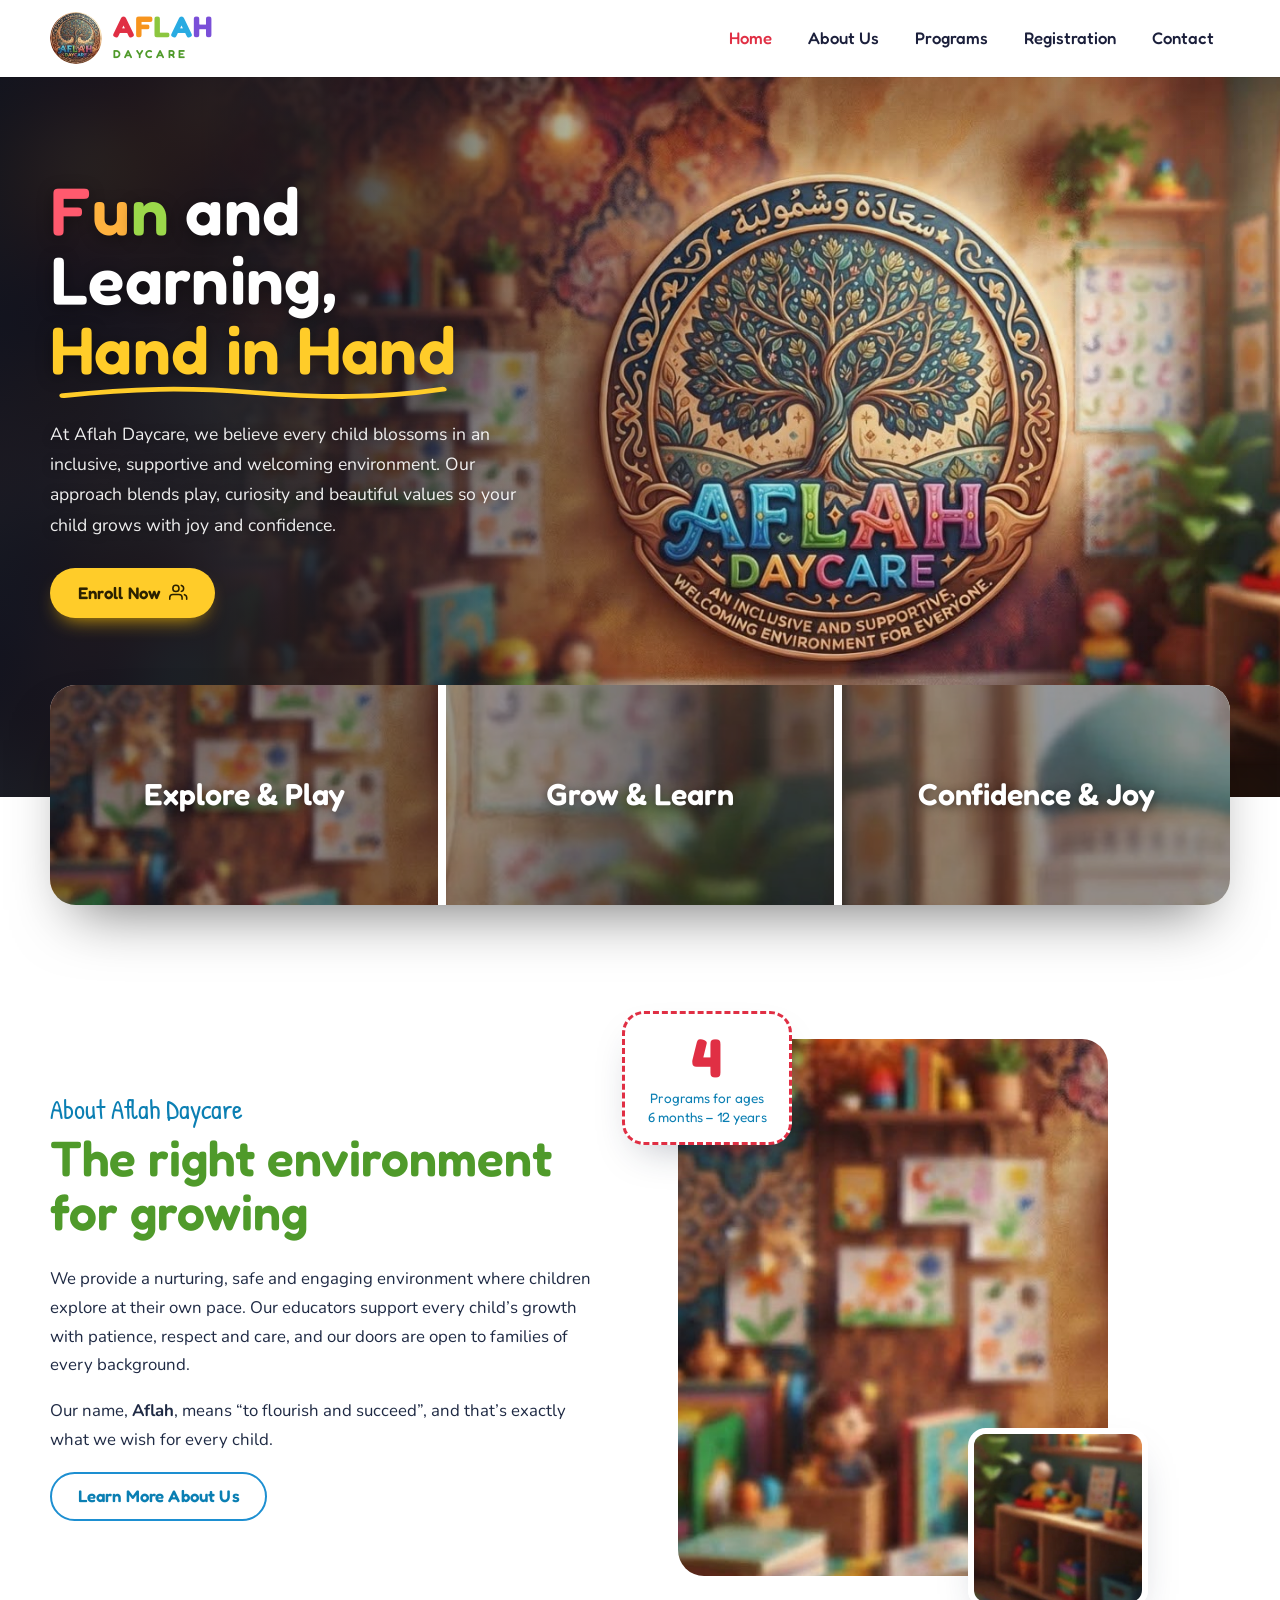
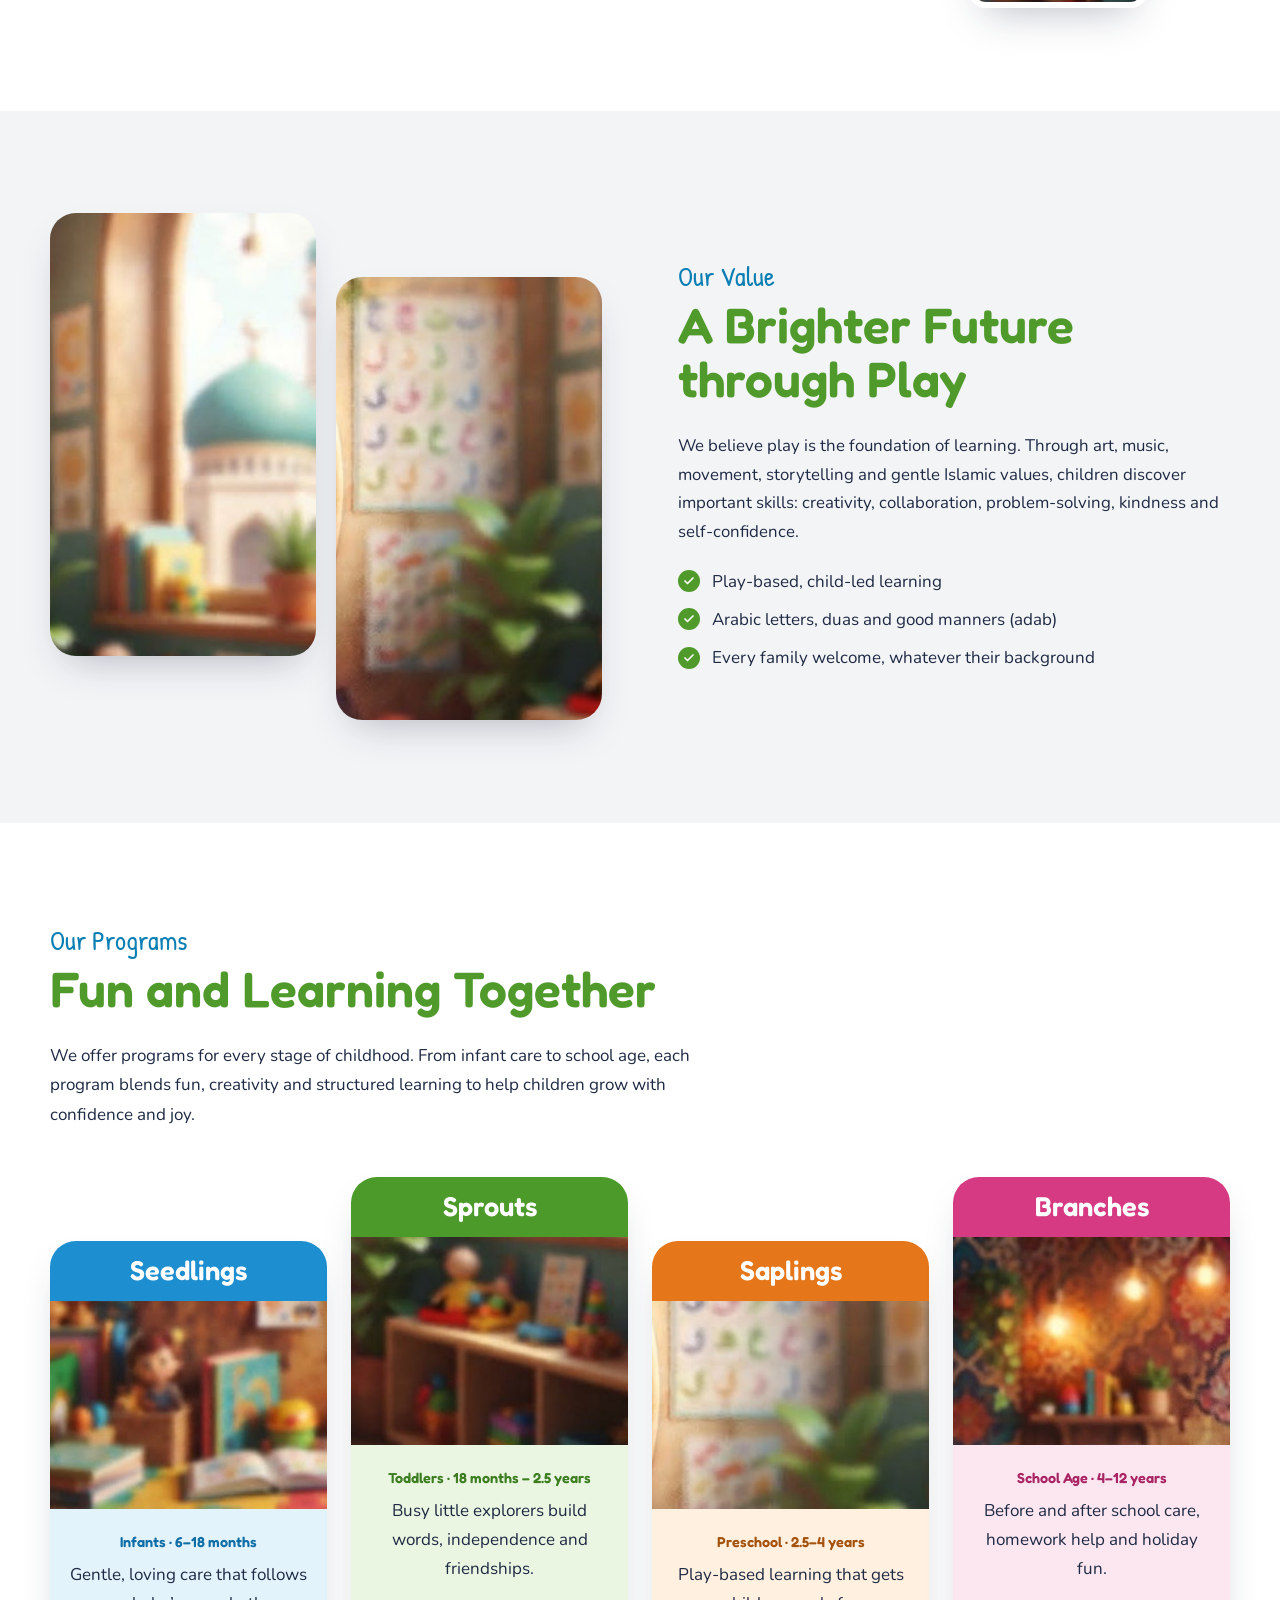
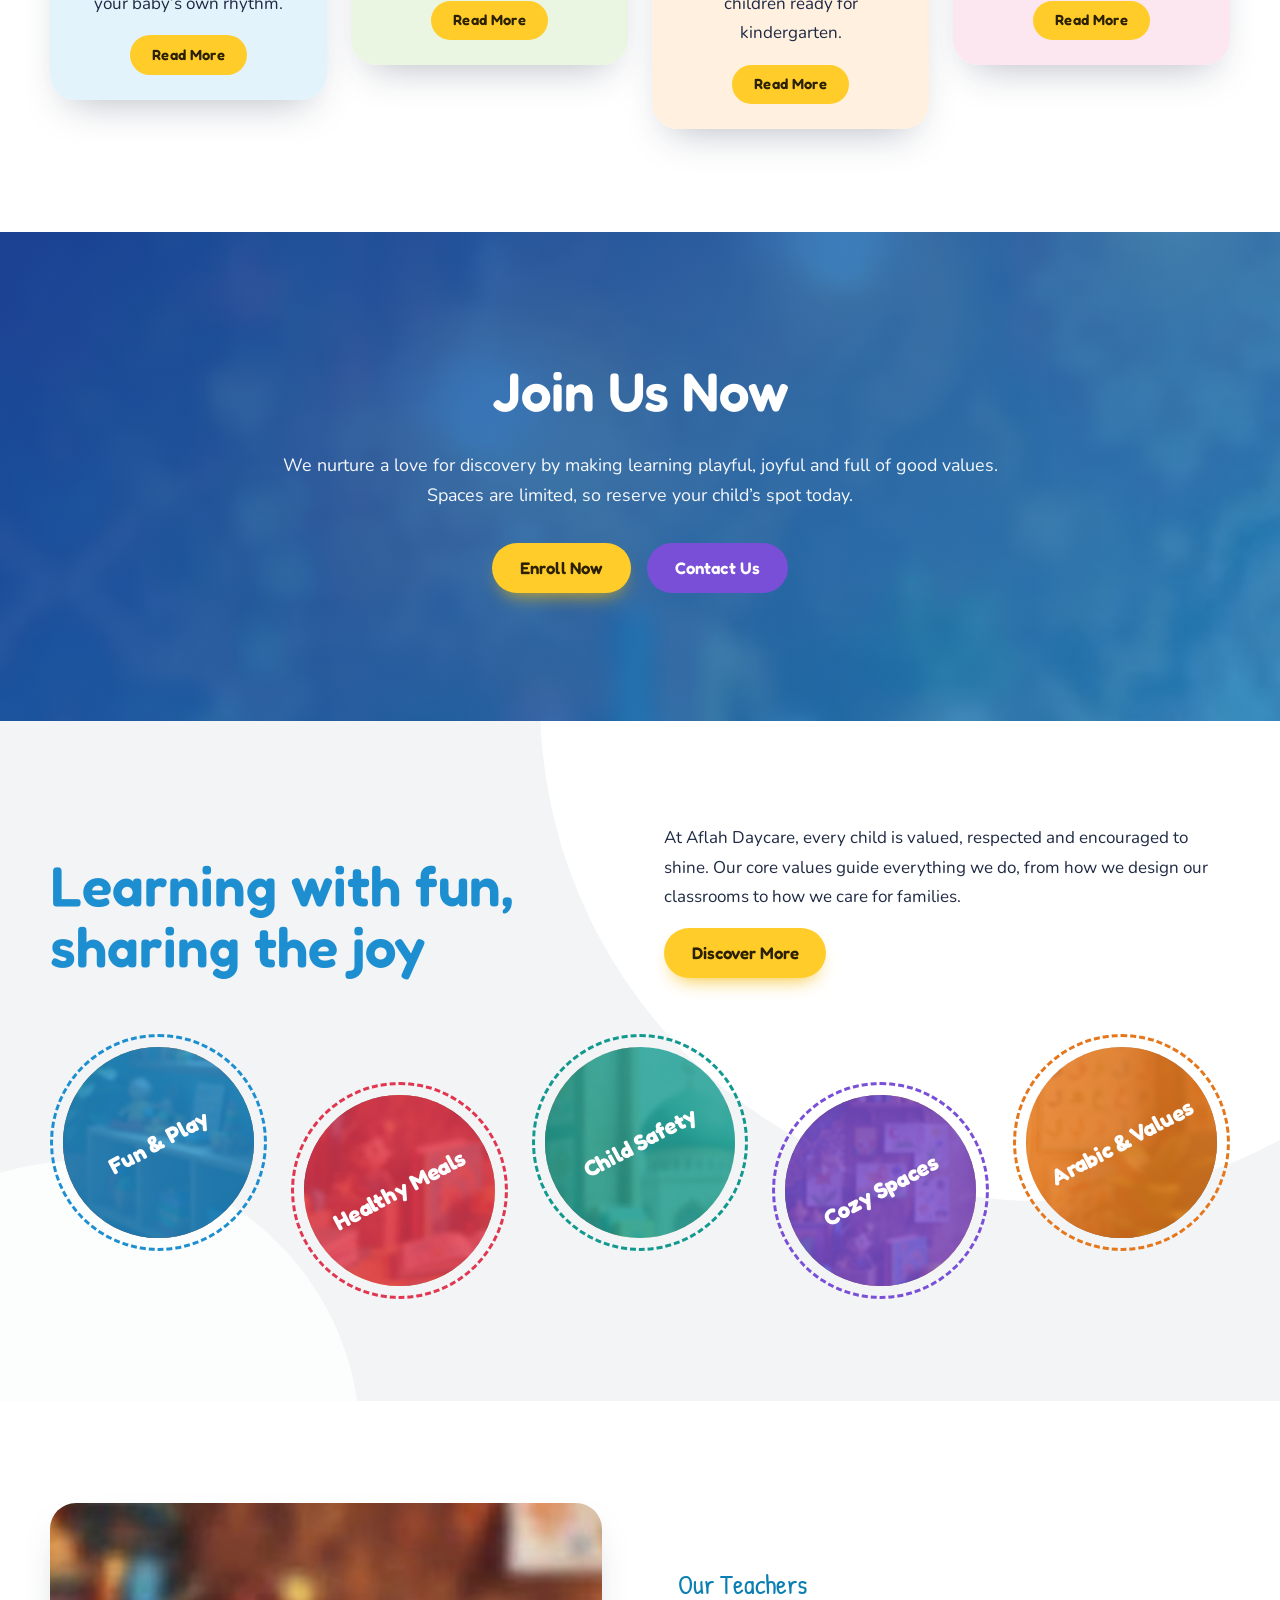
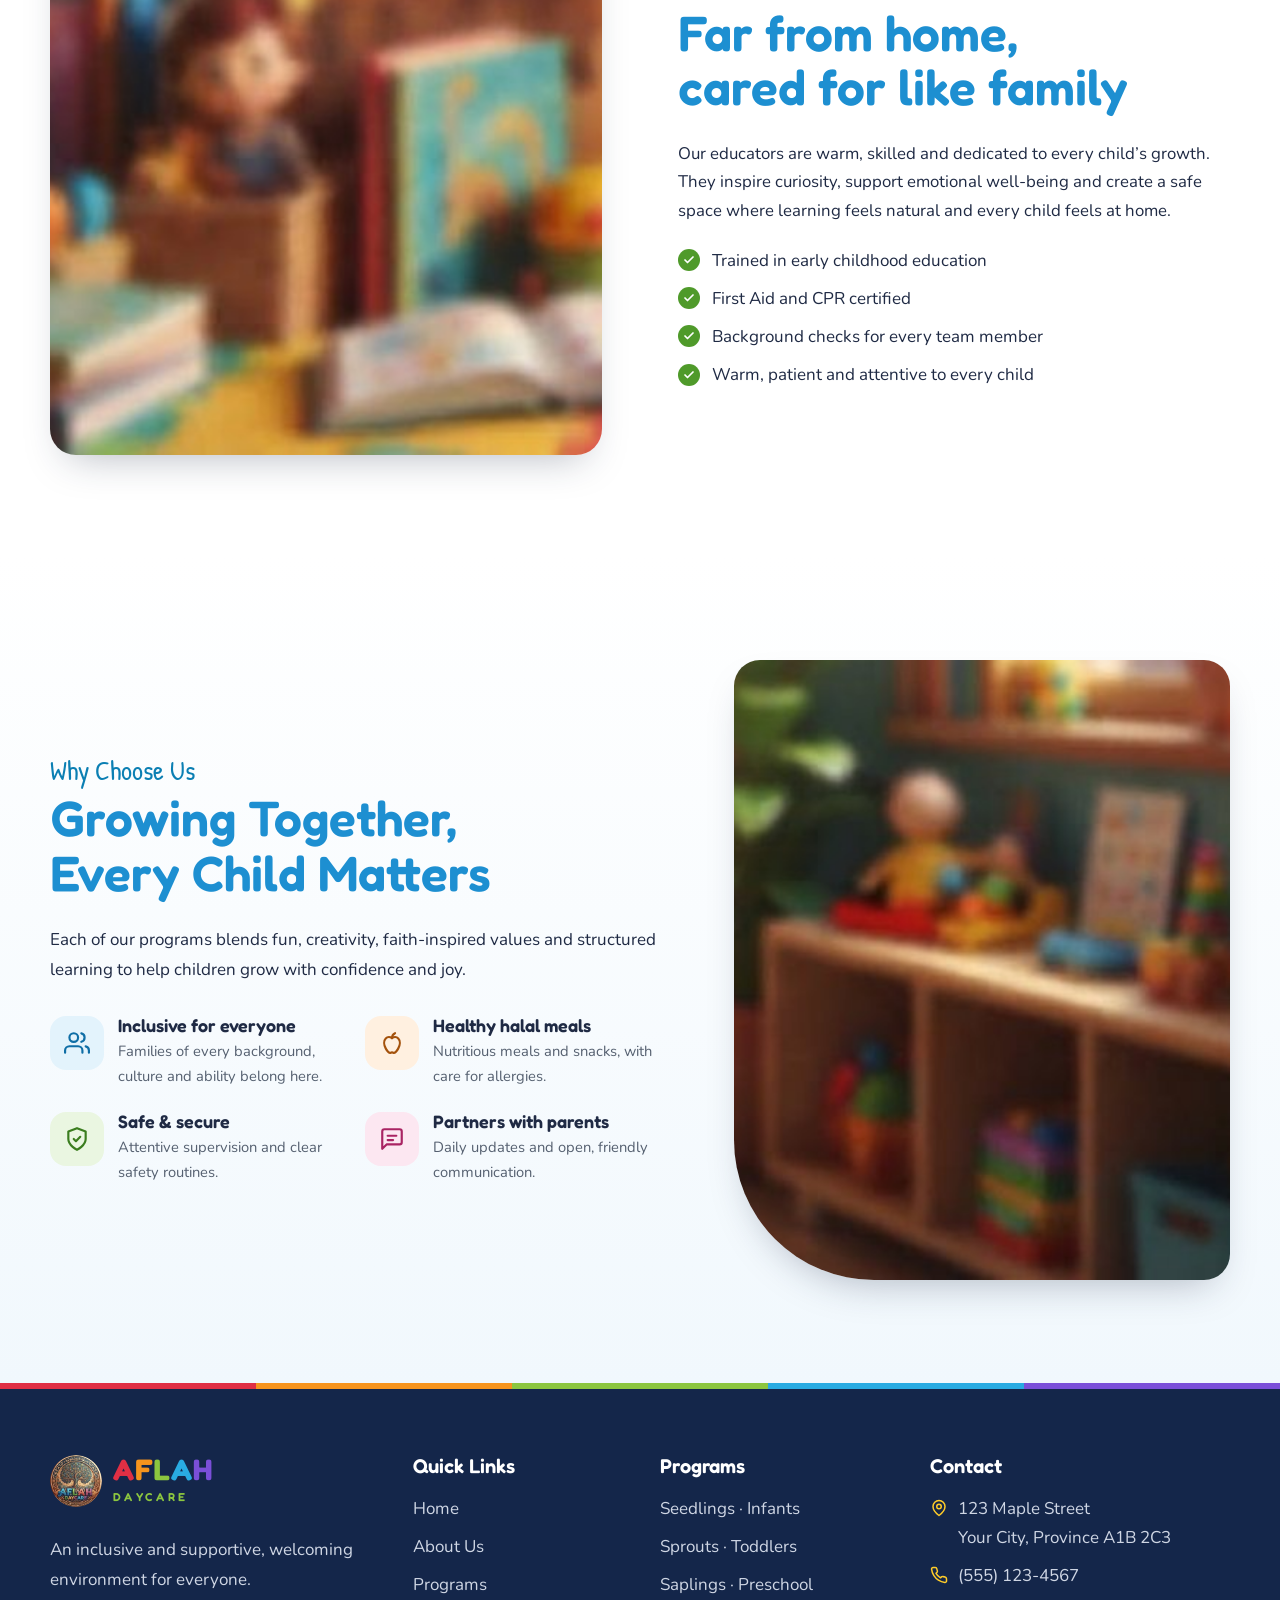
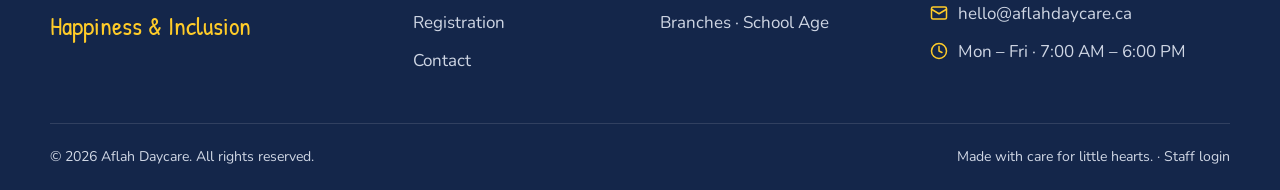
==== index.html @ 11eae331 "Use playful, rounded fonts across the site and portals - Headings, buttons, menu, card titles and nu" ====
<!doctype html>
<html lang="en">
<head>
  <meta charset="utf-8">
  <meta name="viewport" content="width=device-width, initial-scale=1">
  <title>Aflah Daycare — Happiness & Inclusion for Every Child</title>
  <meta name="description" content="Aflah Daycare offers an inclusive, supportive and welcoming environment for everyone: infant, toddler, preschool and school-age programs rooted in play, care and beautiful values.">
  <meta name="theme-color" content="#14264a">
  <meta property="og:type" content="website">
  <meta property="og:site_name" content="Aflah Daycare">
  <meta property="og:title" content="Aflah Daycare — Happiness & Inclusion for Every Child">
  <meta property="og:description" content="Aflah Daycare offers an inclusive, supportive and welcoming environment for everyone: infant, toddler, preschool and school-age programs rooted in play, care and beautiful values.">
  <link rel="icon" type="image/png" href="assets/images/favicon.png">
  <link rel="apple-touch-icon" href="assets/images/apple-touch-icon.png">
  <link rel="preconnect" href="https://fonts.googleapis.com">
  <link rel="preconnect" href="https://fonts.gstatic.com" crossorigin>
  <link rel="stylesheet" href="https://fonts.googleapis.com/css2?family=Fredoka:wght@400..700&family=Nunito:ital,wght@0,400..800;1,400..600&family=Patrick+Hand&display=swap">
  <link rel="stylesheet" href="assets/css/styles.css">
  <script>document.documentElement.classList.add("js");</script>
  <script src="assets/js/main.js" defer></script>
</head>
<body>
  <a class="skip-link" href="#main">Skip to content</a>

  <header class="header">
    <div class="container header__inner">
      <a class="logo" href="index.html" aria-label="Aflah Daycare — home">
          <img class="logo__mark" src="assets/images/aflah-logo.webp" alt="" width="52" height="52">
          <span class="logo__text" aria-hidden="true">
            <span class="logo__name"><span>A</span><span>F</span><span>L</span><span>A</span><span>H</span></span>
            <span class="logo__sub">Daycare</span>
          </span>
        </a>
      <button class="menu-btn" type="button" aria-expanded="false" aria-controls="nav" aria-label="Open menu"><svg class="icon i-menu" viewBox="0 0 24 24" fill="none" stroke="currentColor" stroke-width="2" stroke-linecap="round" stroke-linejoin="round" aria-hidden="true" focusable="false"><path d="M4 6h16M4 12h16M4 18h16"/></svg><svg class="icon i-close" viewBox="0 0 24 24" fill="none" stroke="currentColor" stroke-width="2" stroke-linecap="round" stroke-linejoin="round" aria-hidden="true" focusable="false"><path d="M18 6 6 18M6 6l12 12"/></svg></button>
      <nav class="nav" id="nav" aria-label="Main">
        <a class="nav__link" href="index.html" aria-current="page">Home</a>
        <a class="nav__link" href="about.html">About Us</a>
        <a class="nav__link" href="programs.html">Programs</a>
        <a class="nav__link" href="admissions.html">Registration</a>
        <a class="nav__link" href="contact.html">Contact</a>
      </nav>
    </div>
  </header>

  <main id="main">

    <section class="hero">
      <img class="hero__bg" src="assets/images/aflah-hero.jpg" alt="" width="1408" height="768" fetchpriority="high">
      <div class="container hero__content" data-reveal="up">
        <div class="hero__main">
          <h1><span class="rainbow"><span>F</span><span>u</span><span>n</span></span> and Learning, <span class="hero__accent">Hand in Hand</span></h1>
          <p class="hero__text">At Aflah Daycare, we believe every child blossoms in an inclusive, supportive and welcoming environment. Our approach blends play, curiosity and beautiful values so your child grows with joy and confidence.</p>
          <div class="btn-row">
            <a class="btn btn--primary" href="admissions.html#waitlist">Enroll Now <svg class="icon" viewBox="0 0 24 24" fill="none" stroke="currentColor" stroke-width="2" stroke-linecap="round" stroke-linejoin="round" aria-hidden="true" focusable="false"><path d="M17 21v-2a4 4 0 0 0-4-4H5a4 4 0 0 0-4 4v2"/><circle cx="9" cy="7" r="4"/><path d="M23 21v-2a4 4 0 0 0-3-3.87"/><path d="M16 3.13a4 4 0 0 1 0 7.75"/></svg></a>
          </div>
        </div>
        <ul class="hero__facts">
          <li class="c-green"><span class="hero__fact-icon" aria-hidden="true"><svg class="icon" viewBox="0 0 24 24" fill="none" stroke="currentColor" stroke-width="2" stroke-linecap="round" stroke-linejoin="round" aria-hidden="true" focusable="false"><path d="M7 20h10"/><path d="M12 20v-8"/><path d="M12 12c0-4 3-7 8-7 0 4-3 7-8 7z"/><path d="M12 12C12 8.5 9.5 6 5 6c0 3.5 2.5 6 7 6z"/></svg></span><span><strong>6 months – 12 years</strong>Four caring programs</span></li>
          <li class="c-blue"><span class="hero__fact-icon" aria-hidden="true"><svg class="icon" viewBox="0 0 24 24" fill="none" stroke="currentColor" stroke-width="2" stroke-linecap="round" stroke-linejoin="round" aria-hidden="true" focusable="false"><circle cx="12" cy="12" r="10"/><path d="M12 6v6l4 2"/></svg></span><span><strong>Monday – Friday</strong>7:00 AM – 6:00 PM</span></li>
          <li class="c-orange"><span class="hero__fact-icon" aria-hidden="true"><svg class="icon" viewBox="0 0 24 24" fill="none" stroke="currentColor" stroke-width="2" stroke-linecap="round" stroke-linejoin="round" aria-hidden="true" focusable="false"><path d="M12 7.5c-1.6-1.1-4.2-1.3-5.8.3-2 2-1.8 6 .1 9.4 1.2 2.2 2.9 4.4 4.6 3.8.6-.2.7-.4 1.1-.4s.5.2 1.1.4c1.7.6 3.4-1.6 4.6-3.8 1.9-3.4 2.1-7.4.1-9.4-1.6-1.6-4.2-1.4-5.8-.3z"/><path d="M12 7.5c0-2 .8-3.6 2.8-4.5"/></svg></span><span><strong>Healthy halal meals</strong>Breakfast, lunch &amp; snacks</span></li>
        </ul>
        <div class="hero__confetti" aria-hidden="true"><span></span><span></span><span></span><span></span><span></span><span></span></div>
      </div>
    </section>

    <section class="highlights" aria-label="Highlights">
      <div class="container highlights__grid">
        <a class="highlight" href="programs.html" data-reveal="up"><img src="assets/images/shelf.jpg" alt="" width="440" height="618"><span class="highlight__title">Explore &amp; Play</span></a>
        <a class="highlight" href="programs.html" data-reveal="up" style="--delay: 0.12s"><img src="assets/images/letters.jpg" alt="" width="400" height="817"><span class="highlight__title">Grow &amp; Learn</span></a>
        <a class="highlight" href="about.html" data-reveal="up" style="--delay: 0.24s"><img src="assets/images/window.jpg" alt="" width="400" height="868"><span class="highlight__title">Confidence &amp; Joy</span></a>
      </div>
    </section>

    <section class="section" id="about">
      <div class="container split">
        <div class="split__text" data-reveal="left">
          <p class="label">About Aflah Daycare</p>
          <h2>The right environment for growing</h2>
          <p>We provide a nurturing, safe and engaging environment where children explore at their own pace. Our educators support every child’s growth with patience, respect and care, and our doors are open to families of every background.</p>
          <p>Our name, <strong>Aflah</strong>, means “to flourish and succeed”, and that’s exactly what we wish for every child.</p>
          <a class="btn btn--outline" href="about.html">Learn More About Us</a>
        </div>
        <div class="split__media" data-reveal="right">
          <div class="photo-stack">
            <img class="photo-stack__main" src="assets/images/shelf.jpg" alt="A cozy corner of the classroom with books, toys and children’s drawings" width="440" height="618" loading="lazy" decoding="async">
            <div class="badge">
              <span class="badge__num" data-count="4">4</span>
              <span class="badge__label">Programs for ages<br>6 months – 12 years</span>
            </div>
            <img class="photo-stack__small" src="assets/images/toys.jpg" alt="" width="400" height="424" loading="lazy" decoding="async">
          </div>
        </div>
      </div>
    </section>

    <section class="section section--grey">
      <div class="container split split--reverse">
        <div class="split__text" data-reveal="right">
          <p class="label">Our Value</p>
          <h2>A Brighter Future through Play</h2>
          <p>We believe play is the foundation of learning. Through art, music, movement, storytelling and gentle Islamic values, children discover important skills: creativity, collaboration, problem-solving, kindness and self-confidence.</p>
          <ul class="ticks">
            <li>Play-based, child-led learning</li>
            <li>Arabic letters, duas and good manners (adab)</li>
            <li>Every family welcome, whatever their background</li>
          </ul>
        </div>
        <div class="split__media duo" data-reveal="left">
          <img src="assets/images/window.jpg" alt="An arched classroom window looking out on a mosque dome" width="400" height="868" loading="lazy" decoding="async">
          <img src="assets/images/letters.jpg" alt="An Arabic alphabet poster on the classroom wall" width="400" height="817" loading="lazy" decoding="async">
        </div>
      </div>
    </section>

    <section class="section" id="programs">
      <div class="container">
        <div class="section-head" data-reveal="up">
          <p class="label">Our Programs</p>
          <h2>Fun and Learning Together</h2>
          <p>We offer programs for every stage of childhood. From infant care to school age, each program blends fun, creativity and structured learning to help children grow with confidence and joy.</p>
        </div>
        <div class="classes__grid">
          <article class="class-card c-blue" data-reveal="up" style="--delay: 0s">
            <h3 class="class-card__title">Seedlings</h3>
            <img class="class-card__img" src="assets/images/books.jpg" alt="" width="400" height="300" loading="lazy" decoding="async">
            <div class="class-card__body">
              <p class="class-card__age">Infants · 6–18 months</p>
              <p>Gentle, loving care that follows your baby’s own rhythm.</p>
              <a class="btn btn--small" href="programs.html#seedlings">Read More<span class="visually-hidden"> about Seedlings</span></a>
            </div>
          </article>
          <article class="class-card c-green" data-reveal="up" style="--delay: 0.1s">
            <h3 class="class-card__title">Sprouts</h3>
            <img class="class-card__img" src="assets/images/toys.jpg" alt="" width="400" height="300" loading="lazy" decoding="async">
            <div class="class-card__body">
              <p class="class-card__age">Toddlers · 18 months – 2.5 years</p>
              <p>Busy little explorers build words, independence and friendships.</p>
              <a class="btn btn--small" href="programs.html#sprouts">Read More<span class="visually-hidden"> about Sprouts</span></a>
            </div>
          </article>
          <article class="class-card c-orange" data-reveal="up" style="--delay: 0.2s">
            <h3 class="class-card__title">Saplings</h3>
            <img class="class-card__img" src="assets/images/letters.jpg" alt="" width="400" height="300" loading="lazy" decoding="async">
            <div class="class-card__body">
              <p class="class-card__age">Preschool · 2.5–4 years</p>
              <p>Play-based learning that gets children ready for kindergarten.</p>
              <a class="btn btn--small" href="programs.html#saplings">Read More<span class="visually-hidden"> about Saplings</span></a>
            </div>
          </article>
          <article class="class-card c-pink" data-reveal="up" style="--delay: 0.30000000000000004s">
            <h3 class="class-card__title">Branches</h3>
            <img class="class-card__img" src="assets/images/lamps.jpg" alt="" width="400" height="300" loading="lazy" decoding="async">
            <div class="class-card__body">
              <p class="class-card__age">School Age · 4–12 years</p>
              <p>Before and after school care, homework help and holiday fun.</p>
              <a class="btn btn--small" href="programs.html#branches">Read More<span class="visually-hidden"> about Branches</span></a>
            </div>
          </article>
        </div>
      </div>
    </section>

    <section class="join" id="join">
      <img class="join__bg" src="assets/images/lamps.jpg" alt="" width="460" height="345" loading="lazy" decoding="async">
      <div class="container">
        <div class="join__content" data-reveal="zoom">
          <h2>Join Us Now</h2>
          <p>We nurture a love for discovery by making learning playful, joyful and full of good values. Spaces are limited, so reserve your child’s spot today.</p>
          <div class="btn-row">
            <a class="btn btn--primary" href="admissions.html#waitlist">Enroll Now</a>
            <a class="btn btn--secondary" href="contact.html">Contact Us</a>
          </div>
        </div>
      </div>
    </section>

    <section class="joy section">
      <div class="container">
        <div class="joy__head">
          <h2 data-reveal="left">Learning with fun, sharing the joy</h2>
          <div data-reveal="right">
            <p>At Aflah Daycare, every child is valued, respected and encouraged to shine. Our core values guide everything we do, from how we design our classrooms to how we care for families.</p>
            <a class="btn btn--primary" href="about.html#values">Discover More</a>
          </div>
        </div>
        <div class="joy__circles">
          <div class="bubble c-blue" data-reveal="zoom" style="--delay: 0s">
            <div class="bubble__ring"><div class="bubble__inner"><img src="assets/images/toys.jpg" alt="" width="400" height="400" loading="lazy" decoding="async"><span class="bubble__text">Fun &amp; Play</span></div></div>
          </div>
          <div class="bubble c-red" data-reveal="zoom" style="--delay: 0.1s">
            <div class="bubble__ring"><div class="bubble__inner"><img src="assets/images/books.jpg" alt="" width="400" height="400" loading="lazy" decoding="async"><span class="bubble__text">Healthy Meals</span></div></div>
          </div>
          <div class="bubble c-teal" data-reveal="zoom" style="--delay: 0.2s">
            <div class="bubble__ring"><div class="bubble__inner"><img src="assets/images/window.jpg" alt="" width="400" height="400" loading="lazy" decoding="async"><span class="bubble__text">Child Safety</span></div></div>
          </div>
          <div class="bubble c-purple" data-reveal="zoom" style="--delay: 0.30000000000000004s">
            <div class="bubble__ring"><div class="bubble__inner"><img src="assets/images/shelf.jpg" alt="" width="400" height="400" loading="lazy" decoding="async"><span class="bubble__text">Cozy Spaces</span></div></div>
          </div>
          <div class="bubble c-orange" data-reveal="zoom" style="--delay: 0.4s">
            <div class="bubble__ring"><div class="bubble__inner"><img src="assets/images/letters.jpg" alt="" width="400" height="400" loading="lazy" decoding="async"><span class="bubble__text">Arabic &amp; Values</span></div></div>
          </div>
        </div>
      </div>
    </section>

    <section class="teachers section">
      <div class="container split">
        <div class="split__media" data-reveal="left">
          <img class="rounded-photo" src="assets/images/books.jpg" alt="Picture books and toys in the reading corner" width="460" height="293" loading="lazy" decoding="async">
        </div>
        <div class="split__text" data-reveal="right">
          <p class="label">Our Teachers</p>
          <h2>Far from home, cared for like family</h2>
          <p>Our educators are warm, skilled and dedicated to every child’s growth. They inspire curiosity, support emotional well-being and create a safe space where learning feels natural and every child feels at home.</p>
          <ul class="ticks">
            <li>Trained in early childhood education</li>
            <li>First Aid and CPR certified</li>
            <li>Background checks for every team member</li>
            <li>Warm, patient and attentive to every child</li>
          </ul>
        </div>
      </div>
    </section>

    <section class="why section">
      <div class="container why__grid">
        <div data-reveal="left">
          <p class="label">Why Choose Us</p>
          <h2>Growing Together, Every Child Matters</h2>
          <p>Each of our programs blends fun, creativity, faith-inspired values and structured learning to help children grow with confidence and joy.</p>
          <div class="icon-list">
            <div class="icon-list__item c-blue">
              <span class="icon-circle" aria-hidden="true"><svg class="icon" viewBox="0 0 24 24" fill="none" stroke="currentColor" stroke-width="2" stroke-linecap="round" stroke-linejoin="round" aria-hidden="true" focusable="false"><path d="M17 21v-2a4 4 0 0 0-4-4H5a4 4 0 0 0-4 4v2"/><circle cx="9" cy="7" r="4"/><path d="M23 21v-2a4 4 0 0 0-3-3.87"/><path d="M16 3.13a4 4 0 0 1 0 7.75"/></svg></span>
              <div><h3>Inclusive for everyone</h3><p>Families of every background, culture and ability belong here.</p></div>
            </div>
            <div class="icon-list__item c-orange">
              <span class="icon-circle" aria-hidden="true"><svg class="icon" viewBox="0 0 24 24" fill="none" stroke="currentColor" stroke-width="2" stroke-linecap="round" stroke-linejoin="round" aria-hidden="true" focusable="false"><path d="M12 7.5c-1.6-1.1-4.2-1.3-5.8.3-2 2-1.8 6 .1 9.4 1.2 2.2 2.9 4.4 4.6 3.8.6-.2.7-.4 1.1-.4s.5.2 1.1.4c1.7.6 3.4-1.6 4.6-3.8 1.9-3.4 2.1-7.4.1-9.4-1.6-1.6-4.2-1.4-5.8-.3z"/><path d="M12 7.5c0-2 .8-3.6 2.8-4.5"/></svg></span>
              <div><h3>Healthy halal meals</h3><p>Nutritious meals and snacks, with care for allergies.</p></div>
            </div>
            <div class="icon-list__item c-green">
              <span class="icon-circle" aria-hidden="true"><svg class="icon" viewBox="0 0 24 24" fill="none" stroke="currentColor" stroke-width="2" stroke-linecap="round" stroke-linejoin="round" aria-hidden="true" focusable="false"><path d="M12 22s8-4 8-10V5l-8-3-8 3v7c0 6 8 10 8 10z"/><path d="m9 12 2 2 4-4"/></svg></span>
              <div><h3>Safe &amp; secure</h3><p>Attentive supervision and clear safety routines.</p></div>
            </div>
            <div class="icon-list__item c-pink">
              <span class="icon-circle" aria-hidden="true"><svg class="icon" viewBox="0 0 24 24" fill="none" stroke="currentColor" stroke-width="2" stroke-linecap="round" stroke-linejoin="round" aria-hidden="true" focusable="false"><path d="M21 15a2 2 0 0 1-2 2H7l-4 4V5a2 2 0 0 1 2-2h14a2 2 0 0 1 2 2z"/><path d="M8 9h8M8 13h5"/></svg></span>
              <div><h3>Partners with parents</h3><p>Daily updates and open, friendly communication.</p></div>
            </div>
          </div>
        </div>
        <div class="why__media" data-reveal="right">
          <img src="assets/images/toys.jpg" alt="Wooden shelves filled with colourful toys" width="400" height="424" loading="lazy" decoding="async">
        </div>
      </div>
    </section>
  </main>

  <footer class="footer">
    <div class="container footer__grid">
      <div class="footer__brand">
        <a class="logo" href="index.html" aria-label="Aflah Daycare — home">
          <img class="logo__mark" src="assets/images/aflah-logo.webp" alt="" width="52" height="52">
          <span class="logo__text" aria-hidden="true">
            <span class="logo__name"><span>A</span><span>F</span><span>L</span><span>A</span><span>H</span></span>
            <span class="logo__sub">Daycare</span>
          </span>
        </a>
        <p>An inclusive and supportive, welcoming environment for everyone.</p>
        <p class="footer__tagline">Happiness &amp; Inclusion</p>
      </div>
      <div>
        <h2>Quick Links</h2>
        <ul>
          <li><a href="index.html">Home</a></li>
          <li><a href="about.html">About Us</a></li>
          <li><a href="programs.html">Programs</a></li>
          <li><a href="admissions.html">Registration</a></li>
          <li><a href="contact.html">Contact</a></li>
        </ul>
      </div>
      <div>
        <h2>Programs</h2>
        <ul>
          <li><a href="programs.html#seedlings">Seedlings · Infants</a></li>
          <li><a href="programs.html#sprouts">Sprouts · Toddlers</a></li>
          <li><a href="programs.html#saplings">Saplings · Preschool</a></li>
          <li><a href="programs.html#branches">Branches · School Age</a></li>
        </ul>
      </div>
      <div>
        <h2>Contact</h2>
        <ul class="footer__contact">
          <li><svg class="icon" viewBox="0 0 24 24" fill="none" stroke="currentColor" stroke-width="2" stroke-linecap="round" stroke-linejoin="round" aria-hidden="true" focusable="false"><path d="M20 10c0 6-8 12-8 12s-8-6-8-12a8 8 0 0 1 16 0z"/><circle cx="12" cy="10" r="3"/></svg><a href="https://www.google.com/maps/search/?api=1&query=123%20Maple%20Street%2C%20Your%20City%2C%20Province%20A1B%202C3" target="_blank" rel="noopener">123 Maple Street<br>Your City, Province A1B 2C3</a></li>
          <li><svg class="icon" viewBox="0 0 24 24" fill="none" stroke="currentColor" stroke-width="2" stroke-linecap="round" stroke-linejoin="round" aria-hidden="true" focusable="false"><path d="M22 16.9v3a2 2 0 0 1-2.2 2 19.8 19.8 0 0 1-8.6-3.1 19.5 19.5 0 0 1-6-6A19.8 19.8 0 0 1 2.1 4.2 2 2 0 0 1 4.1 2h3a2 2 0 0 1 2 1.7c.1.9.4 1.8.7 2.7a2 2 0 0 1-.5 2.1L8 9.8a16 16 0 0 0 6 6l1.3-1.3a2 2 0 0 1 2.1-.4c.9.3 1.8.6 2.7.7a2 2 0 0 1 1.7 2z"/></svg><a href="tel:+15551234567">(555) 123-4567</a></li>
          <li><svg class="icon" viewBox="0 0 24 24" fill="none" stroke="currentColor" stroke-width="2" stroke-linecap="round" stroke-linejoin="round" aria-hidden="true" focusable="false"><rect x="2" y="4" width="20" height="16" rx="2"/><path d="m22 7-10 6L2 7"/></svg><a href="mailto:hello@aflahdaycare.ca">hello@aflahdaycare.ca</a></li>
          <li><svg class="icon" viewBox="0 0 24 24" fill="none" stroke="currentColor" stroke-width="2" stroke-linecap="round" stroke-linejoin="round" aria-hidden="true" focusable="false"><circle cx="12" cy="12" r="10"/><path d="M12 6v6l4 2"/></svg><span>Mon – Fri · 7:00 AM – 6:00 PM</span></li>
        </ul>
      </div>
    </div>
    <div class="container footer__bottom">
      <p>© <span data-year>2026</span> Aflah Daycare. All rights reserved.</p>
      <p>Made with care for little hearts. · <a href="staff/">Staff login</a></p>
    </div>
  </footer>
</body>
</html>
---- assets/css/styles.css ----
/* ==========================================================================
   Aflah Daycare — "Bright & Playful" design
   White and light-grey sections, a photo hero with a yellow "Enroll Now" pill,
   overlapping photo cards and the colourful lettering from the Aflah logo.
   ========================================================================== */

:root {
  --blue: #0b7fb3;
  --sky: #1d8fd1;
  --green: #4f9a2a;
  --lime: #8cc63f;
  --red: #e02f44;
  --orange: #f7941d;
  --purple: #7a4fd8;
  --yellow: #ffcc29;
  --yellow-dark: #f2b705;
  --ink: #1f2a44;
  --muted: #556070;
  --grey: #f3f4f6;
  --line: #e5e7eb;
  --navy: #14264a;
  --radius: 26px;
  --shadow: 0 18px 40px -18px rgba(31, 42, 68, 0.35);
  --font: "Nunito", system-ui, -apple-system, "Segoe UI", sans-serif;
  --display: "Fredoka", "Nunito", system-ui, sans-serif;
  --hand: "Patrick Hand", "Nunito", cursive;
  --check: url("data:image/svg+xml,%3Csvg xmlns='http://www.w3.org/2000/svg' viewBox='0 0 24 24' fill='none' stroke='white' stroke-width='3.5' stroke-linecap='round' stroke-linejoin='round'%3E%3Cpath d='M20 6 9 17l-5-5'/%3E%3C/svg%3E");
}

/* Colour sets shared by cards, icons, bubbles and badges */
.c-blue { --c: #1d8fd1; --c-soft: #e3f3fc; --c-ink: #0f6ea6; }
.c-green { --c: #4c9a2a; --c-soft: #eaf6e1; --c-ink: #3b7d1f; }
.c-orange { --c: #e5761a; --c-soft: #fff0e0; --c-ink: #a4520c; }
.c-pink { --c: #d63a82; --c-soft: #fce7f1; --c-ink: #a92463; }
.c-red { --c: #e0364f; --c-soft: #fde7ea; --c-ink: #b3263b; }
.c-teal { --c: #12998f; --c-soft: #def5f3; --c-ink: #0c6f68; }
.c-purple { --c: #7a4fd8; --c-soft: #efe8fd; --c-ink: #5b35b5; }

/* Base
   ========================================================================== */

*,
*::before,
*::after {
  box-sizing: border-box;
}

html {
  scroll-behavior: smooth;
  -webkit-text-size-adjust: 100%;
}

body {
  margin: 0;
  overflow-x: hidden;
  font-family: var(--font);
  font-size: 1.0625rem;
  line-height: 1.72;
  color: var(--ink);
  background: #fff;
}

/* Keeps slide-in animations from causing sideways scrolling on phones */
main {
  overflow-x: hidden;
  overflow-x: clip;
}

img,
svg {
  display: block;
  max-width: 100%;
}

img {
  height: auto;
}

a {
  color: inherit;
}

h1,
h2,
h3 {
  margin: 0 0 0.5em;
  font-family: var(--display);
  font-weight: 600;
  line-height: 1.15;
  text-wrap: balance;
}

/* Rounded, playful type for everything that isn't running text */
.nav__link,
.logo__name,
.logo__sub,
.highlight__title,
.hero__facts strong,
.badge__num,
.badge__label,
.step__num,
.bubble__text,
.class-card__age,
.program-nav a,
.program__type,
.schedule time,
.faq summary,
.breadcrumb {
  font-family: var(--display);
}

p {
  margin: 0 0 1em;
}

ul,
ol {
  margin: 0;
  padding: 0;
  list-style: none;
}

[id] {
  scroll-margin-top: 90px;
}

:focus-visible {
  outline: 3px solid var(--sky);
  outline-offset: 3px;
}

.container {
  width: min(100% - 2.5rem, 1180px);
  margin-inline: auto;
}

.section {
  position: relative;
  padding: clamp(4rem, 8vw, 6.5rem) 0;
}

.section--grey {
  background: var(--grey);
}

.visually-hidden {
  position: absolute !important;
  width: 1px;
  height: 1px;
  overflow: hidden;
  clip: rect(0 0 0 0);
  white-space: nowrap;
}

.skip-link {
  position: absolute;
  top: -4rem;
  left: 1rem;
  z-index: 400;
  padding: 0.7rem 1.2rem;
  border-radius: 999px;
  background: var(--ink);
  color: #fff;
  font-weight: 600;
  text-decoration: none;
}

.skip-link:focus {
  top: 1rem;
}

.icon {
  width: 1.2em;
  height: 1.2em;
  flex: none;
}

/* Section headings
   ========================================================================== */

/* Small handwritten label above each heading */
.label,
.section .label,
.page-hero .page-hero__label {
  margin-bottom: 0.35rem;
  font-family: var(--hand);
  font-size: clamp(1.45rem, 2.2vw, 1.7rem);
  font-weight: 400;
  line-height: 1.15;
  color: var(--blue);
}

.section h2 {
  font-size: clamp(2.1rem, 4.2vw, 3.1rem);
  font-weight: 600;
  line-height: 1.1;
  color: var(--green);
}

.section-head {
  max-width: 660px;
  margin-bottom: 3rem;
}

.section-head--center {
  margin-inline: auto;
  text-align: center;
}

.lead {
  font-size: 1.08rem;
}

/* Buttons
   ========================================================================== */

.btn {
  display: inline-flex;
  align-items: center;
  justify-content: center;
  gap: 0.5rem;
  padding: 0.8rem 1.6rem;
  border: 2px solid transparent;
  border-radius: 999px;
  font-family: var(--display);
  font-size: 1.05rem;
  font-weight: 600;
  line-height: 1.2;
  letter-spacing: 0.01em;
  text-decoration: none;
  cursor: pointer;
  transition: transform 0.2s ease, background-color 0.2s ease, color 0.2s ease, border-color 0.2s ease;
}

.btn:hover {
  transform: translateY(-2px);
}

.btn .icon {
  width: 1.1em;
  height: 1.1em;
}

.btn--primary {
  background: var(--yellow);
  color: #2b2100;
  box-shadow: 0 10px 20px -10px rgba(242, 183, 5, 0.95);
}

.btn--primary:hover {
  background: var(--yellow-dark);
}

.btn--secondary {
  background: var(--purple);
  color: #fff;
}

.btn--secondary:hover {
  background: #6340c0;
}

.btn--outline {
  border-color: var(--sky);
  color: var(--blue);
}

.btn--outline:hover {
  background: var(--sky);
  color: #fff;
}

.btn--small {
  padding: 0.55rem 1.25rem;
  font-size: 0.92rem;
}

.btn[disabled] {
  opacity: 0.6;
  cursor: progress;
  transform: none;
}

.btn-row {
  display: flex;
  flex-wrap: wrap;
  gap: 1rem;
}

/* Tick lists */
.ticks {
  display: grid;
  gap: 0.55rem;
  margin: 1.25rem 0 0;
}

.ticks li {
  display: flex;
  align-items: flex-start;
  gap: 0.7rem;
}

.ticks li::before {
  content: "";
  flex: none;
  width: 22px;
  height: 22px;
  margin-top: 0.2rem;
  border-radius: 50%;
  background: var(--tick, var(--green)) var(--check) center / 12px no-repeat;
}

/* Header
   ========================================================================== */

.header {
  position: sticky;
  top: env(safe-area-inset-top, 0px);
  z-index: 100;
  background: #fff;
  box-shadow: 0 1px 0 rgba(0, 0, 0, 0.06);
  transition: box-shadow 0.3s ease;
}

.header.is-scrolled {
  box-shadow: 0 10px 30px -18px rgba(0, 0, 0, 0.35);
}

.header__inner {
  display: flex;
  align-items: center;
  justify-content: space-between;
  gap: 1rem;
  padding: 0.75rem 0;
}

.logo {
  display: inline-flex;
  align-items: center;
  gap: 0.7rem;
  text-decoration: none;
}

.logo__mark {
  width: 52px;
  height: 52px;
  border-radius: 50%;
}

.logo__text {
  display: flex;
  flex-direction: column;
}

.logo__name {
  font-size: 1.85rem;
  font-weight: 700;
  line-height: 1;
  letter-spacing: 0.02em;
}

.logo__name span:nth-child(1) { color: var(--red); }
.logo__name span:nth-child(2) { color: var(--orange); }
.logo__name span:nth-child(3) { color: var(--lime); }
.logo__name span:nth-child(4) { color: #29abe2; }
.logo__name span:nth-child(5) { color: var(--purple); }

.logo__sub {
  margin-top: 0.2rem;
  font-size: 0.72rem;
  font-weight: 600;
  letter-spacing: 0.32em;
  text-transform: uppercase;
  color: var(--green);
}

.nav {
  display: flex;
  align-items: center;
  gap: 0.25rem;
}

.nav__link {
  padding: 0.5rem 1rem;
  font-size: 1.05rem;
  font-weight: 500;
  color: #1b1f3b;
  text-decoration: none;
  transition: color 0.2s ease;
}

.nav__link:hover,
.nav__link[aria-current="page"] {
  color: var(--red);
}

.menu-btn {
  display: none;
  place-items: center;
  width: 46px;
  height: 46px;
  padding: 0;
  border: 2px solid var(--line);
  border-radius: 12px;
  background: none;
  color: var(--ink);
  cursor: pointer;
}

.menu-btn svg {
  width: 24px;
  height: 24px;
}

.menu-btn .i-close,
.menu-btn[aria-expanded="true"] .i-menu {
  display: none;
}

.menu-btn[aria-expanded="true"] .i-close {
  display: block;
}

/* Home hero
   ========================================================================== */

.hero {
  position: relative;
  display: flex;
  align-items: center;
  min-height: min(86vh, 720px);
  padding: 5rem 0 10rem;
  overflow: hidden;
  background: #0f1423;
  color: #fff;
}

.hero__bg,
.page-hero__bg {
  position: absolute;
  inset: 0;
  width: 100%;
  height: 100%;
  object-fit: cover;
}

/* The photo sits to the right and is sized from the hero's height so the whole logo,
   down to its "An inclusive and supportive…" ribbon (86% of the image height),
   stays above the cards that overlap the bottom 7rem of the hero. */
.hero__bg {
  inset: 0 auto auto 65%;
  width: auto;
  max-width: none;
  height: calc((100% - 8rem) / 0.86);
  object-fit: fill;
  translate: -50% 0;
  -webkit-mask-image: linear-gradient(to right, transparent 0, #000 22%, #000 90%, transparent 100%), linear-gradient(to bottom, #000 90%, transparent 100%);
  -webkit-mask-composite: source-in;
  mask-image: linear-gradient(to right, transparent 0, #000 22%, #000 90%, transparent 100%), linear-gradient(to bottom, #000 90%, transparent 100%);
  mask-composite: intersect;
}

.hero::after,
.page-hero::after {
  content: "";
  position: absolute;
  inset: 0;
  background: linear-gradient(90deg, rgba(15, 20, 35, 0.8) 0%, rgba(15, 20, 35, 0.55) 45%, rgba(15, 20, 35, 0.12) 100%);
}

.hero::after {
  background: linear-gradient(90deg, rgba(15, 20, 35, 0.78) 0%, rgba(15, 20, 35, 0.55) 34%, rgba(15, 20, 35, 0.1) 56%, rgba(15, 20, 35, 0) 100%);
}

.hero__content,
.page-hero__content {
  position: relative;
  z-index: 1;
}

.hero h1 {
  max-width: 12ch;
  font-family: var(--display);
  font-size: clamp(2.7rem, 5.6vw, 4.2rem);
  font-weight: 600;
  line-height: 1.04;
  letter-spacing: 0.005em;
  color: #fff;
  text-shadow: 0 3px 16px rgba(0, 0, 0, 0.4);
}

/* "Fun" in the logo's rainbow colours; each letter bounces in */
.rainbow {
  white-space: nowrap;
}

.rainbow span {
  display: inline-block;
  transform-origin: 50% 100%;
}

.rainbow span:nth-child(1) { color: #ff5a6e; }
.rainbow span:nth-child(2) { color: #ffb23f; }
.rainbow span:nth-child(3) { color: #9bd84a; }

.js .is-in .rainbow span {
  animation: letter-bounce 0.9s cubic-bezier(0.28, 0.84, 0.42, 1) both;
}

.js .is-in .rainbow span:nth-child(2) { animation-delay: 0.1s; }
.js .is-in .rainbow span:nth-child(3) { animation-delay: 0.2s; }

.rainbow:hover span {
  animation: icon-boing 0.8s cubic-bezier(0.28, 0.84, 0.42, 1) both;
}

.rainbow:hover span:nth-child(2) { animation-delay: 0.08s; }
.rainbow:hover span:nth-child(3) { animation-delay: 0.16s; }

@keyframes letter-bounce {
  0% { opacity: 0; transform: translateY(-40px) scale(0.8, 1.2); }
  45% { opacity: 1; transform: translateY(0) scale(1.15, 0.85); }
  65% { transform: translateY(-10px) scale(0.95, 1.05); }
  82% { transform: translateY(0) scale(1.04, 0.96); }
  100% { opacity: 1; transform: translateY(0) scale(1, 1); }
}

/* "Hand in Hand" in yellow with a hand-drawn underline */
.hero__accent {
  position: relative;
  color: var(--yellow);
  white-space: nowrap;
}

.hero__accent::after {
  content: "";
  position: absolute;
  left: 2%;
  right: 2%;
  bottom: -0.16em;
  height: 0.26em;
  background: url("data:image/svg+xml,%3Csvg xmlns='http://www.w3.org/2000/svg' viewBox='0 0 200 16' preserveAspectRatio='none'%3E%3Cpath d='M3 11C38 4 66 3 100 8s64 6 97-3' fill='none' stroke='%23ffcc29' stroke-width='4.5' stroke-linecap='round'/%3E%3C/svg%3E") center / 100% 100% no-repeat;
}

.hero__text {
  max-width: 31rem;
  font-size: 1.1rem;
  color: rgba(255, 255, 255, 0.92);
  text-shadow: 0 1px 10px rgba(0, 0, 0, 0.45);
}

.hero .btn-row {
  margin-top: 1.75rem;
}

/* A soft, blurred copy of the classroom photo fills the whole hero behind the
   text, so the background keeps the photo's warm colours instead of flat navy. */
.hero::before {
  content: "";
  position: absolute;
  inset: -60px;
  background: url("../images/aflah-hero.jpg") 50% 60% / cover no-repeat;
  filter: blur(32px) saturate(1.35) brightness(0.4);
}

/* Quick facts: glass cards beside the text on tablets, stacked on phones */
.hero__facts {
  display: none;
}

.hero__facts li {
  display: flex;
  align-items: center;
  gap: 0.8rem;
  padding: 0.8rem 1rem 0.8rem 0.8rem;
  border: 1px solid rgba(255, 255, 255, 0.2);
  border-radius: 18px;
  background: rgba(255, 255, 255, 0.1);
  -webkit-backdrop-filter: blur(10px);
  backdrop-filter: blur(10px);
  box-shadow: 0 12px 30px -18px rgba(0, 0, 0, 0.6);
  font-size: 0.88rem;
  line-height: 1.35;
  color: rgba(255, 255, 255, 0.78);
}

.hero__facts strong {
  display: block;
  font-size: 0.98rem;
  font-weight: 600;
  color: #fff;
}

.hero__fact-icon {
  display: grid;
  place-items: center;
  flex: none;
  width: 42px;
  height: 42px;
  border-radius: 14px;
  background: var(--c);
  color: #fff;
}

.hero__fact-icon svg {
  width: 21px;
  height: 21px;
}

/* Floating confetti in the logo's colours */
.hero__confetti {
  display: none;
  position: absolute;
  inset: 0;
  z-index: -1;
  pointer-events: none;
}

.hero__confetti span {
  position: absolute;
  width: 14px;
  height: 14px;
  border-radius: 50%;
  background: var(--confetti);
  opacity: 0.9;
  animation: confetti-float 7s ease-in-out infinite;
}

.hero__confetti span:nth-child(1) { --confetti: var(--red); top: -0.5rem; right: 6%; }
.hero__confetti span:nth-child(2) { --confetti: var(--yellow); top: 44%; left: 57%; width: 16px; height: 16px; border-radius: 4px; rotate: 20deg; animation-delay: -1.5s; }
.hero__confetti span:nth-child(3) { --confetti: var(--lime); bottom: -1rem; right: 34%; width: 12px; height: 12px; animation-delay: -3s; }
.hero__confetti span:nth-child(4) { --confetti: #29abe2; top: 6%; left: 50%; width: 20px; height: 20px; background: none; border: 3px solid #29abe2; animation-delay: -4.5s; }
.hero__confetti span:nth-child(5) { --confetti: var(--purple); bottom: 18%; left: 48%; width: 18px; height: 18px; clip-path: polygon(50% 0, 61% 35%, 98% 35%, 68% 57%, 79% 91%, 50% 70%, 21% 91%, 32% 57%, 2% 35%, 39% 35%); border-radius: 0; animation-delay: -2.2s; }
.hero__confetti span:nth-child(6) { --confetti: var(--orange); top: 22%; right: -0.5rem; width: 10px; height: 10px; animation-delay: -5.2s; }

@keyframes confetti-float {
  0%, 100% { translate: 0 0; }
  50% { translate: 0 -14px; }
}

/* Inner page hero (photo banner) */
.page-hero {
  position: relative;
  overflow: hidden;
  padding: clamp(4rem, 9vw, 6.5rem) 0 clamp(4.5rem, 9vw, 6.5rem);
  color: #fff;
}

.page-hero__bg {
  transform: scale(1.7);
}

.page-hero--about .page-hero__bg { object-position: 0 0; transform-origin: 0 0; }
.page-hero--programs .page-hero__bg { object-position: 100% 35%; transform-origin: 100% 35%; }
.page-hero--registration .page-hero__bg { object-position: 0 100%; transform: scale(2.3); transform-origin: 0 100%; }
.page-hero--contact .page-hero__bg { object-position: 100% 0; transform-origin: 100% 0; }

.page-hero::after {
  background: linear-gradient(90deg, rgba(15, 20, 35, 0.82) 0%, rgba(15, 20, 35, 0.6) 55%, rgba(15, 20, 35, 0.35) 100%);
}

.page-hero .page-hero__label {
  color: var(--yellow);
}

.page-hero h1 {
  font-family: var(--display);
  font-size: clamp(2.5rem, 5.4vw, 3.8rem);
  font-weight: 600;
  line-height: 1.06;
  color: #fff;
}

.page-hero p {
  max-width: 36rem;
  font-size: 1.1rem;
  color: rgba(255, 255, 255, 0.92);
}

.breadcrumb {
  display: flex;
  flex-wrap: wrap;
  gap: 0.5rem;
  margin-top: 1.5rem;
  font-size: 0.92rem;
  color: rgba(255, 255, 255, 0.8);
}

.breadcrumb a {
  color: #fff;
}

/* Photo cards overlapping the hero
   ========================================================================== */

.highlights {
  position: relative;
  z-index: 2;
  margin-top: -7rem;
}

.highlights__grid {
  display: grid;
  grid-template-columns: repeat(3, 1fr);
  gap: 8px;
  overflow: hidden;
  border-radius: var(--radius);
  background: #fff;
  box-shadow: 0 30px 60px -25px rgba(0, 0, 0, 0.55);
}

.highlight {
  position: relative;
  display: grid;
  place-items: center;
  min-height: 220px;
  overflow: hidden;
  text-decoration: none;
}

.highlight img {
  position: absolute;
  inset: 0;
  width: 100%;
  height: 100%;
  object-fit: cover;
  transition: transform 0.6s ease;
}

.highlight::after {
  content: "";
  position: absolute;
  inset: 0;
  background: rgba(20, 20, 30, 0.45);
  transition: background-color 0.3s ease;
}

.highlight:hover img {
  transform: scale(1.08);
}

.highlight:hover::after {
  background: rgba(20, 20, 30, 0.3);
}

.highlight__title {
  position: relative;
  z-index: 1;
  font-size: clamp(1.4rem, 2.4vw, 1.9rem);
  font-weight: 600;
  color: #fff;
  text-shadow: 0 2px 10px rgba(0, 0, 0, 0.45);
}

/* Two-column media sections (about, value, teachers, program details)
   ========================================================================== */

.split {
  display: grid;
  grid-template-columns: 1fr 1fr;
  align-items: center;
  gap: clamp(2.5rem, 6vw, 5rem);
}

.split--reverse .split__media {
  order: -1;
}

.split__text p {
  font-size: 1.05rem;
}

.photo-stack {
  position: relative;
  justify-self: end;
  width: min(100%, 430px);
  margin: 2rem 2.5rem 2rem 0;
}

.split--reverse .photo-stack {
  justify-self: start;
  margin: 2rem 0 2rem 2.5rem;
}

.photo-stack__main {
  width: 100%;
  aspect-ratio: 4 / 5;
  object-fit: cover;
  border-radius: var(--radius);
}

.photo-stack__main--emblem {
  aspect-ratio: 1;
  padding: 8%;
  background: var(--grey);
  object-fit: contain;
}

.photo-stack__small {
  position: absolute;
  right: -2.5rem;
  bottom: -2rem;
  width: 42%;
  aspect-ratio: 1;
  object-fit: cover;
  border: 6px solid #fff;
  border-radius: 18px;
  box-shadow: var(--shadow);
}

.badge {
  position: absolute;
  top: -1.75rem;
  left: -3.5rem;
  display: flex;
  flex-direction: column;
  align-items: center;
  padding: 1rem 1.4rem;
  border: 3px dashed var(--red);
  border-radius: 22px;
  background: #fff;
  box-shadow: var(--shadow);
  text-align: center;
}

.badge__num {
  font-size: 3.4rem;
  font-weight: 700;
  line-height: 1;
  color: var(--red);
}

.badge__num--text {
  font-size: 2.3rem;
}

.badge__label {
  margin-top: 0.3rem;
  font-size: 0.85rem;
  line-height: 1.35;
  color: var(--blue);
}

.duo {
  display: flex;
  align-items: flex-start;
  gap: 1.25rem;
}

.duo img {
  width: calc(50% - 0.625rem);
  aspect-ratio: 9 / 15;
  object-fit: cover;
  border-radius: var(--radius);
  box-shadow: var(--shadow);
}

.duo img:last-child {
  margin-top: 4rem;
}

.rounded-photo {
  width: 100%;
  aspect-ratio: 1;
  object-fit: cover;
  border-radius: var(--radius);
  box-shadow: var(--shadow);
}

/* Program cards
   ========================================================================== */

.classes__grid {
  display: grid;
  grid-template-columns: repeat(4, 1fr);
  align-items: start;
  gap: 1.5rem;
}

.class-card:nth-child(odd) {
  margin-top: 4rem;
}

.class-card {
  overflow: hidden;
  border-radius: var(--radius);
  background: #fff;
  box-shadow: var(--shadow);
}

.class-card:hover,
.js .class-card.is-in:hover {
  transform: translateY(-6px);
  transition-delay: 0s;
}

.class-card__title,
.color-card .color-card__title {
  margin: 0;
  padding: 0.9rem 1rem;
  background: var(--c);
  font-size: 1.7rem;
  color: #fff;
  text-align: center;
}

.class-card__img {
  width: 100%;
  aspect-ratio: 4 / 3;
  object-fit: cover;
}

.class-card__body {
  padding: 1.3rem 1.25rem 1.6rem;
  background: var(--c-soft);
  text-align: center;
}

.class-card__age {
  margin-bottom: 0.35rem;
  font-size: 0.9rem;
  font-weight: 600;
  color: var(--c-ink);
}

.class-card .btn {
  background: var(--yellow);
  color: #2b2100;
}

/* Colour-topped content cards (mission, vision, fees, what to bring) */
.card-pair {
  display: grid;
  grid-template-columns: 1fr 1fr;
  gap: 1.75rem;
}

.color-card {
  overflow: hidden;
  border-radius: var(--radius);
  background: var(--c-soft);
  box-shadow: var(--shadow);
}

.color-card .color-card__title {
  display: flex;
  align-items: center;
  justify-content: center;
  gap: 0.6rem;
  font-size: 1.5rem;
  font-weight: 600;
  line-height: 1.2;
}

.color-card__title svg {
  width: 26px;
  height: 26px;
}

.color-card__body {
  padding: 1.75rem clamp(1.4rem, 3vw, 2.25rem) 2rem;
}

.color-card__body > p {
  font-size: 1.05rem;
}

.color-card .ticks {
  --tick: var(--c);
  margin-top: 0;
}

/* Feature cards with icons (logo story, enrichment) */
.feature-grid {
  display: grid;
  grid-template-columns: repeat(4, 1fr);
  gap: 1.5rem;
}

.feature-grid--3 {
  grid-template-columns: repeat(3, 1fr);
}

.feature-card {
  padding: 1.75rem 1.5rem;
  border-top: 6px solid var(--c);
  border-radius: var(--radius);
  background: #fff;
  box-shadow: var(--shadow);
}

.feature-card h3 {
  margin: 1rem 0 0.35rem;
  font-size: 1.3rem;
  font-weight: 600;
}

.feature-card p {
  margin: 0;
  color: var(--muted);
}

.icon-circle {
  display: grid;
  place-items: center;
  flex: none;
  width: 54px;
  height: 54px;
  border-radius: 16px;
  background: var(--c-soft);
  color: var(--c-ink);
}

.icon-circle svg {
  width: 26px;
  height: 26px;
}

/* Join / call-to-action banner
   ========================================================================== */

.join {
  position: relative;
  overflow: hidden;
  padding: clamp(5rem, 10vw, 8rem) 0;
  color: #fff;
  text-align: center;
}

.join__bg {
  position: absolute;
  inset: 0;
  width: 100%;
  height: 100%;
  object-fit: cover;
}

.join::after {
  content: "";
  position: absolute;
  inset: 0;
  background: linear-gradient(135deg, rgba(24, 70, 160, 0.9), rgba(29, 143, 209, 0.8));
}

.join .container {
  position: relative;
  z-index: 1;
}

.join__content {
  max-width: 720px;
  margin-inline: auto;
}

.join h2 {
  font-size: clamp(2.3rem, 5vw, 3.4rem);
  color: #fff;
}

.join p {
  font-size: 1.12rem;
  color: rgba(255, 255, 255, 0.95);
}

.join .btn-row {
  justify-content: center;
  margin-top: 2rem;
}

/* Value circles
   ========================================================================== */

.joy {
  overflow: hidden;
  background: var(--grey);
}

.joy::before,
.joy::after {
  content: "";
  position: absolute;
  border-radius: 50%;
  background: #fff;
}

.joy::before {
  top: -520px;
  right: -260px;
  width: 1000px;
  height: 1000px;
}

.joy::after {
  bottom: -320px;
  left: -200px;
  width: 560px;
  height: 560px;
  opacity: 0.8;
}

.joy .container {
  position: relative;
  z-index: 1;
}

.joy__head {
  display: grid;
  grid-template-columns: 1fr 1fr;
  align-items: end;
  gap: 3rem;
  margin-bottom: 3.5rem;
}

.joy h2 {
  margin: 0;
  font-size: clamp(2.3rem, 4.6vw, 3.5rem);
  color: var(--sky);
}

.joy__circles {
  display: grid;
  grid-template-columns: repeat(5, 1fr);
  gap: 1.5rem;
}

.bubble:nth-child(even) {
  margin-top: 3rem;
}

.bubble__ring {
  aspect-ratio: 1;
  padding: 10px;
  border: 3px dashed var(--c);
  border-radius: 50%;
  animation: floaty 6s ease-in-out infinite;
}

.bubble:nth-child(even) .bubble__ring {
  animation-delay: -3s;
}

.bubble__inner {
  position: relative;
  display: grid;
  place-items: center;
  width: 100%;
  height: 100%;
  overflow: hidden;
  border-radius: 50%;
}

.bubble__inner img {
  position: absolute;
  inset: 0;
  width: 100%;
  height: 100%;
  object-fit: cover;
}

.bubble__inner::after {
  content: "";
  position: absolute;
  inset: 0;
  background: var(--c);
  opacity: 0.8;
}

.bubble__text {
  position: relative;
  z-index: 1;
  padding: 0 0.6rem;
  font-size: clamp(1.1rem, 1.8vw, 1.4rem);
  font-weight: 700;
  line-height: 1.1;
  color: #fff;
  text-align: center;
  transform: rotate(-28deg);
}

@keyframes floaty {
  0%, 100% { transform: translateY(0); }
  50% { transform: translateY(-10px); }
}

/* Core values (About page) */
.values-grid {
  display: grid;
  grid-template-columns: repeat(3, 1fr);
  gap: 2.5rem 2rem;
}

.value {
  text-align: center;
}

.value__ring {
  width: 150px;
  aspect-ratio: 1;
  margin: 0 auto 1.25rem;
  padding: 9px;
  border: 3px dashed var(--c);
  border-radius: 50%;
  animation: floaty 6s ease-in-out infinite;
}

.value:nth-child(even) .value__ring {
  animation-delay: -3s;
}

.value__icon {
  display: grid;
  place-items: center;
  width: 100%;
  height: 100%;
  border-radius: 50%;
  background: var(--c);
  color: #fff;
}

.value__icon svg {
  width: 52px;
  height: 52px;
}

.value h3 {
  margin: 0;
  font-size: 1.4rem;
  font-weight: 600;
}

.value__tr {
  display: block;
  margin-bottom: 0.4rem;
  font-size: 0.85rem;
  font-style: italic;
  color: var(--c-ink);
}

.value p {
  max-width: 20rem;
  margin: 0 auto;
  color: var(--muted);
}

/* Why choose us / enrichment list
   ========================================================================== */

.why {
  background: linear-gradient(#fff, #f1f8fd);
}

.why__grid {
  display: grid;
  grid-template-columns: 1.1fr 0.9fr;
  align-items: center;
  gap: clamp(2.5rem, 6vw, 5rem);
}

.why h2,
.teachers h2 {
  color: var(--sky);
}

.icon-list {
  display: grid;
  grid-template-columns: 1fr 1fr;
  gap: 1.4rem;
  margin-top: 2rem;
}

.icon-list--3 {
  grid-template-columns: repeat(3, 1fr);
  gap: 2rem;
  margin-top: 0;
}

.icon-list__item {
  display: flex;
  align-items: flex-start;
  gap: 0.9rem;
}

.icon-list__item h3 {
  margin: 0 0 0.15rem;
  font-size: 1.12rem;
  font-weight: 600;
}

.icon-list__item p {
  margin: 0;
  font-size: 0.92rem;
  color: var(--muted);
}

.why__media img {
  width: 100%;
  aspect-ratio: 4 / 5;
  object-fit: cover;
  border-radius: var(--radius) var(--radius) var(--radius) 140px;
  box-shadow: var(--shadow);
}

/* Programs page
   ========================================================================== */

.program-nav {
  display: flex;
  flex-wrap: wrap;
  gap: 0.75rem;
}

.program-nav a {
  display: inline-flex;
  align-items: center;
  gap: 0.5rem;
  padding: 0.55rem 1.15rem;
  border: 2px solid var(--c);
  border-radius: 999px;
  background: #fff;
  font-weight: 600;
  color: var(--c-ink);
  text-decoration: none;
  transition: background-color 0.2s ease, color 0.2s ease;
}

.program-nav a:hover {
  background: var(--c);
  color: #fff;
}

.program-nav svg {
  width: 20px;
  height: 20px;
}

.program h2 {
  margin-bottom: 0.2rem;
}

.program__type {
  margin-bottom: 1rem;
  font-weight: 500;
  color: var(--c-ink);
}

.program .ticks {
  --tick: var(--c);
  margin-bottom: 1.75rem;
}

.program .badge {
  border-color: var(--c);
}

.program .badge__num {
  color: var(--c-ink);
}

.schedule {
  display: grid;
  grid-template-columns: repeat(2, 1fr);
  gap: 1rem;
}

.schedule li {
  display: flex;
  align-items: center;
  gap: 1rem;
  padding: 0.85rem 1.25rem 0.85rem 0.85rem;
  border-radius: 18px;
  background: #fff;
  box-shadow: 0 2px 0 rgba(31, 42, 68, 0.05);
}

.schedule time {
  flex: none;
  min-width: 6rem;
  padding: 0.4rem 0.7rem;
  border-radius: 999px;
  background: var(--c);
  font-weight: 600;
  color: #fff;
  text-align: center;
}

.schedule li:nth-child(4n + 1) time { background: #1d8fd1; }
.schedule li:nth-child(4n + 2) time { background: #4c9a2a; }
.schedule li:nth-child(4n + 3) time { background: #c9621a; }
.schedule li:nth-child(4n + 4) time { background: #d63a82; }

.schedule span {
  font-weight: 500;
}

.note {
  margin-top: 1.5rem;
  font-size: 0.95rem;
  color: var(--muted);
  text-align: center;
}

/* Registration page
   ========================================================================== */

.steps {
  display: grid;
  grid-template-columns: repeat(4, 1fr);
  gap: 1.5rem;
}

.step {
  padding: 2rem 1.5rem 1.75rem;
  border-radius: var(--radius);
  background: #fff;
  box-shadow: var(--shadow);
  text-align: center;
}

.step__num {
  display: grid;
  place-items: center;
  width: 76px;
  height: 76px;
  margin: 0 auto 1.1rem;
  border: 3px dashed var(--c);
  border-radius: 50%;
  font-size: 2rem;
  font-weight: 700;
  color: var(--c-ink);
}

.step h3 {
  margin-bottom: 0.4rem;
  font-size: 1.3rem;
  font-weight: 600;
}

.step p {
  margin: 0;
  color: var(--muted);
}

.faq {
  display: grid;
  gap: 1rem;
  max-width: 860px;
  margin-inline: auto;
}

.faq details {
  padding: 0 1.5rem;
  border: 1px solid var(--line);
  border-radius: 20px;
  background: #fff;
  transition: box-shadow 0.2s ease;
}

.faq details[open] {
  box-shadow: var(--shadow);
}

.faq summary {
  display: flex;
  align-items: center;
  justify-content: space-between;
  gap: 1rem;
  padding: 1.1rem 0;
  font-size: 1.15rem;
  font-weight: 500;
  list-style: none;
  cursor: pointer;
}

.faq summary::-webkit-details-marker {
  display: none;
}

.faq summary::after {
  content: "+";
  display: grid;
  place-items: center;
  flex: none;
  width: 34px;
  height: 34px;
  border-radius: 50%;
  background: var(--yellow);
  font-size: 1.4rem;
  line-height: 1;
  color: #2b2100;
  transition: transform 0.25s ease;
}

.faq details[open] summary::after {
  transform: rotate(45deg);
}

.faq details p {
  margin: 0;
  padding-bottom: 1.25rem;
  color: var(--muted);
}

/* Forms
   ========================================================================== */

.form-card {
  padding: clamp(1.75rem, 4vw, 2.75rem);
  border-radius: var(--radius);
  background: #fff;
  box-shadow: var(--shadow);
}

.form-card h2 {
  font-size: clamp(1.9rem, 3.4vw, 2.5rem);
}

.form {
  display: grid;
  gap: 1.1rem;
}

.form-row {
  display: grid;
  grid-template-columns: 1fr 1fr;
  gap: 1.1rem;
}

.field label,
.field legend {
  display: block;
  margin-bottom: 0.35rem;
  padding: 0;
  font-size: 0.92rem;
  font-weight: 500;
}

.req {
  color: var(--red);
}

.field input,
.field select,
.field textarea {
  width: 100%;
  padding: 0.8rem 1rem;
  border: 2px solid var(--line);
  border-radius: 14px;
  background: #fff;
  font: inherit;
  font-size: 1rem;
  color: var(--ink);
  transition: border-color 0.2s ease, box-shadow 0.2s ease;
}

.field textarea {
  min-height: 140px;
  resize: vertical;
}

.field input:focus,
.field select:focus,
.field textarea:focus {
  border-color: var(--sky);
  outline: none;
  box-shadow: 0 0 0 4px rgba(29, 143, 209, 0.18);
}

.field fieldset {
  margin: 0;
  padding: 0;
  border: 0;
}

.options {
  display: flex;
  flex-wrap: wrap;
  gap: 0.5rem;
}

.options label {
  display: inline-flex;
  align-items: center;
  gap: 0.45rem;
  margin: 0;
  padding: 0.45rem 0.9rem;
  border: 2px solid var(--line);
  border-radius: 999px;
  font-weight: 500;
  cursor: pointer;
}

.options label:has(input:checked) {
  border-color: var(--sky);
  background: #e3f3fc;
  color: #0f6ea6;
}

.options input {
  width: auto;
  accent-color: var(--sky);
}

.honeypot {
  position: absolute;
  left: -9999px;
}

.form-hint {
  margin-bottom: 1.5rem;
  font-size: 0.92rem;
  color: var(--muted);
}

.form-status {
  display: none;
  margin: 0;
  padding: 1rem 1.25rem;
  border-radius: 14px;
  font-weight: 500;
}

.form-status.is-success {
  display: block;
  background: #eaf6e1;
  color: #2f6a17;
}

.form-status.is-error {
  display: block;
  background: #fde7ea;
  color: #a3202f;
}

/* Contact page
   ========================================================================== */

.contact-cards {
  position: relative;
  z-index: 2;
  display: grid;
  grid-template-columns: repeat(4, 1fr);
  gap: 1.25rem;
  margin-top: -3.5rem;
}

.contact-card {
  padding: 1.6rem 1.4rem;
  border-radius: var(--radius);
  background: #fff;
  box-shadow: 0 24px 50px -24px rgba(0, 0, 0, 0.45);
}

.contact-card h2 {
  margin: 1rem 0 0.3rem;
  font-size: 1.3rem;
  font-weight: 600;
}

.contact-card p {
  margin: 0;
  color: var(--muted);
}

.contact-card a {
  font-weight: 500;
  color: var(--c-ink);
  overflow-wrap: anywhere;
}

.contact-layout {
  display: grid;
  grid-template-columns: 1.3fr 0.7fr;
  align-items: start;
  gap: clamp(2rem, 4vw, 3rem);
}

.side-stack {
  display: grid;
  gap: 1.5rem;
}

.hours {
  width: 100%;
  border-collapse: collapse;
}

.hours th,
.hours td {
  padding: 0.55rem 0;
  border-bottom: 1px dashed #cfd6e0;
  text-align: left;
  font-weight: 400;
}

.hours td {
  font-weight: 600;
  text-align: right;
  white-space: nowrap;
}

/* Footer
   ========================================================================== */

.footer {
  position: relative;
  padding: 4.5rem 0 0;
  background: var(--navy);
  color: #cfd6e4;
}

.footer::before {
  content: "";
  position: absolute;
  top: 0;
  left: 0;
  right: 0;
  height: 6px;
  background: linear-gradient(90deg, var(--red) 0 20%, var(--orange) 20% 40%, var(--lime) 40% 60%, #29abe2 60% 80%, var(--purple) 80%);
}

.footer__grid {
  display: grid;
  grid-template-columns: 1.4fr 0.9fr 1fr 1.3fr;
  gap: 2.5rem;
}

.footer h2 {
  margin-bottom: 1rem;
  font-size: 1.25rem;
  font-weight: 600;
  color: #fff;
}

.footer ul {
  display: grid;
  gap: 0.55rem;
}

.footer a {
  text-decoration: none;
}

.footer a:hover {
  color: var(--yellow);
}

.footer__brand > p:first-of-type {
  margin-top: 1.2rem;
}

.footer .logo__sub {
  color: var(--lime);
}

.footer__tagline {
  font-family: var(--hand);
  font-size: 1.6rem;
  font-weight: 400;
  line-height: 1.15;
  color: var(--yellow);
}

.footer__contact li {
  display: flex;
  align-items: flex-start;
  gap: 0.6rem;
}

.footer__contact svg {
  width: 18px;
  height: 18px;
  margin-top: 0.3rem;
  color: var(--yellow);
}

.footer__bottom {
  display: flex;
  flex-wrap: wrap;
  justify-content: space-between;
  gap: 0.5rem 1.5rem;
  margin-top: 3rem;
  padding: 1.3rem 0;
  border-top: 1px solid rgba(255, 255, 255, 0.12);
  font-size: 0.88rem;
}

.footer__bottom p {
  margin: 0;
}

/* Scroll animations (content only hides while JavaScript is running)
   ========================================================================== */

.js [data-reveal] {
  opacity: 0;
  transition: opacity 0.8s ease, transform 0.8s cubic-bezier(0.2, 0.7, 0.2, 1);
  transition-delay: var(--delay, 0s);
}

.js [data-reveal="up"] { transform: translateY(40px); }
.js [data-reveal="left"] { transform: translateX(-50px); }
.js [data-reveal="right"] { transform: translateX(50px); }
.js [data-reveal="zoom"] { transform: scale(0.88); }

.js [data-reveal].is-in {
  opacity: 1;
  transform: none;
}

/* Bouncy icons
   Icons pop in with a spring when they scroll into view, hop now and then
   (taking turns along a row), and boing when a card is hovered or tapped.
   ========================================================================== */

.icon-circle,
.step__num,
.value__icon svg {
  transform-origin: 50% 100%;
  animation: icon-hop 3.6s ease-in-out var(--hop-delay, 0s) infinite;
}

.js .is-in .icon-circle,
.js .is-in .step__num,
.js .is-in .value__icon svg,
.js .is-in.step .step__num {
  animation:
    icon-pop 0.75s cubic-bezier(0.34, 1.56, 0.64, 1) calc(var(--delay, 0s) + 0.15s) both,
    icon-hop 3.6s ease-in-out calc(var(--hop-delay, 0s) + 1.2s) infinite;
}

:is(.feature-card, .icon-list__item, .contact-card, .value, .step):nth-child(2) { --hop-delay: 0.45s; }
:is(.feature-card, .icon-list__item, .contact-card, .value, .step):nth-child(3) { --hop-delay: 0.9s; }
:is(.feature-card, .icon-list__item, .contact-card, .value, .step):nth-child(4) { --hop-delay: 1.35s; }
:is(.feature-card, .icon-list__item, .contact-card, .value, .step):nth-child(5) { --hop-delay: 1.8s; }
:is(.feature-card, .icon-list__item, .contact-card, .value, .step):nth-child(6) { --hop-delay: 2.25s; }

.feature-card:hover .icon-circle,
.icon-list__item:hover .icon-circle,
.contact-card:hover .icon-circle,
.step:hover .step__num,
.value:hover .value__icon svg,
.js .is-in .feature-card:hover .icon-circle,
.js .is-in .icon-list__item:hover .icon-circle,
.js .is-in.feature-card:hover .icon-circle,
.js .is-in.contact-card:hover .icon-circle,
.js .is-in.step:hover .step__num,
.js .is-in.value:hover .value__icon svg {
  animation: icon-boing 0.8s cubic-bezier(0.28, 0.84, 0.42, 1);
}

.btn:hover .icon,
.program-nav a:hover svg {
  transform-origin: 50% 100%;
  animation: icon-boing 0.7s cubic-bezier(0.28, 0.84, 0.42, 1);
}

@keyframes icon-pop {
  0% { opacity: 0; transform: scale(0.2); }
  55% { opacity: 1; transform: scale(1.18); }
  75% { transform: scale(0.93); }
  90% { transform: scale(1.04); }
  100% { opacity: 1; transform: scale(1); }
}

@keyframes icon-hop {
  0%, 62%, 100% { transform: translateY(0) scale(1, 1); }
  68% { transform: translateY(0) scale(1.1, 0.9); }
  76% { transform: translateY(-12px) scale(0.94, 1.07); }
  84% { transform: translateY(0) scale(1.06, 0.94); }
  90% { transform: translateY(-4px) scale(1, 1); }
  95% { transform: translateY(0) scale(1, 1); }
}

@keyframes icon-boing {
  0% { transform: translateY(0) scale(1, 1) rotate(0); }
  20% { transform: translateY(0) scale(1.16, 0.84); }
  42% { transform: translateY(-18px) scale(0.9, 1.1) rotate(-7deg); }
  62% { transform: translateY(0) scale(1.1, 0.9) rotate(4deg); }
  78% { transform: translateY(-6px) scale(0.97, 1.03) rotate(0); }
  100% { transform: translateY(0) scale(1, 1); }
}

/* Responsive
   ========================================================================== */

@media (max-width: 1100px) {
  .classes__grid,
  .feature-grid,
  .steps,
  .contact-cards {
    grid-template-columns: repeat(2, 1fr);
  }

  .class-card:nth-child(odd) {
    margin-top: 0;
  }

  .class-card:nth-child(even) {
    margin-top: 3rem;
  }

  .joy__circles {
    grid-template-columns: repeat(3, 1fr);
  }

  .icon-list--3 {
    grid-template-columns: 1fr 1fr;
  }

  .footer__grid {
    grid-template-columns: 1fr 1fr;
  }
}

@media (max-width: 980px) {
  .menu-btn {
    display: grid;
  }

  .nav {
    position: absolute;
    top: 100%;
    left: 0;
    right: 0;
    display: none;
    flex-direction: column;
    align-items: stretch;
    padding: 1rem 1.25rem 1.25rem;
    background: #fff;
    box-shadow: 0 20px 30px -20px rgba(0, 0, 0, 0.35);
  }

  .nav.is-open {
    display: flex;
  }

  .hero {
    display: block;
    min-height: 0;
    padding: 0 0 10rem;
  }

  .hero__bg {
    position: relative;
    inset: auto;
    width: 100%;
    max-width: 100%;
    height: auto;
    aspect-ratio: 16 / 10;
    object-fit: cover;
    object-position: 50% 45%;
    translate: none;
    -webkit-mask-image: linear-gradient(to bottom, #000 90%, transparent 100%);
    mask-image: linear-gradient(to bottom, #000 90%, transparent 100%);
  }

  .hero::after {
    display: none;
  }

  .hero__content {
    display: grid;
    grid-template-columns: minmax(0, 1fr) 15.5rem;
    align-items: center;
    gap: 1.5rem 2.25rem;
    padding-top: 1.75rem;
  }

  .hero__facts {
    display: grid;
    gap: 0.75rem;
  }

  .hero__confetti {
    display: block;
  }

  .page-hero::after {
    background: rgba(15, 20, 35, 0.74);
  }

  .split,
  .why__grid,
  .joy__head,
  .contact-layout {
    grid-template-columns: 1fr;
  }

  .split--reverse .split__media {
    order: 0;
  }

  .photo-stack,
  .split--reverse .photo-stack {
    justify-self: center;
    margin: 3rem auto 2rem;
  }

  .badge {
    left: -1rem;
  }

  .photo-stack__small {
    right: -1rem;
  }

  .values-grid,
  .feature-grid--3 {
    grid-template-columns: 1fr 1fr;
  }
}

@media (max-width: 640px) {
  .container {
    width: min(100% - 2rem, 1180px);
  }

  .hero {
    padding: 0 0 9rem;
  }

  .hero__bg {
    aspect-ratio: 5 / 4;
  }

  .hero__content {
    grid-template-columns: 1fr;
  }

  .hero__confetti span:nth-child(n + 2):nth-child(-n + 5) {
    display: none;
  }

  .highlights__grid,
  .classes__grid,
  .icon-list,
  .icon-list--3,
  .feature-grid,
  .feature-grid--3,
  .card-pair,
  .values-grid,
  .schedule,
  .steps,
  .form-row,
  .contact-cards,
  .footer__grid {
    grid-template-columns: 1fr;
  }

  .highlight {
    min-height: 140px;
  }

  .class-card:nth-child(n) {
    margin-top: 0;
  }

  .joy__circles {
    display: flex;
    gap: 1rem;
    margin-inline: -1rem;
    padding: 0.5rem 1rem 1.5rem;
    overflow-x: auto;
    scroll-snap-type: x mandatory;
  }

  .bubble {
    flex: 0 0 62%;
    scroll-snap-align: center;
  }

  .bubble:nth-child(even) {
    margin-top: 0;
  }

  .badge {
    top: -1.25rem;
    left: -0.5rem;
    padding: 0.75rem 1rem;
  }

  .badge__num {
    font-size: 2.6rem;
  }

  .badge__num--text {
    font-size: 1.8rem;
  }

  .photo-stack__small {
    right: -0.5rem;
  }

  .btn-row .btn {
    flex: 1 1 auto;
  }
}

@media (prefers-reduced-motion: reduce) {
  html {
    scroll-behavior: auto;
  }

  *,
  *::before,
  *::after {
    animation: none !important;
    transition: none !important;
  }

  .js [data-reveal] {
    opacity: 1;
    transform: none;
  }
}
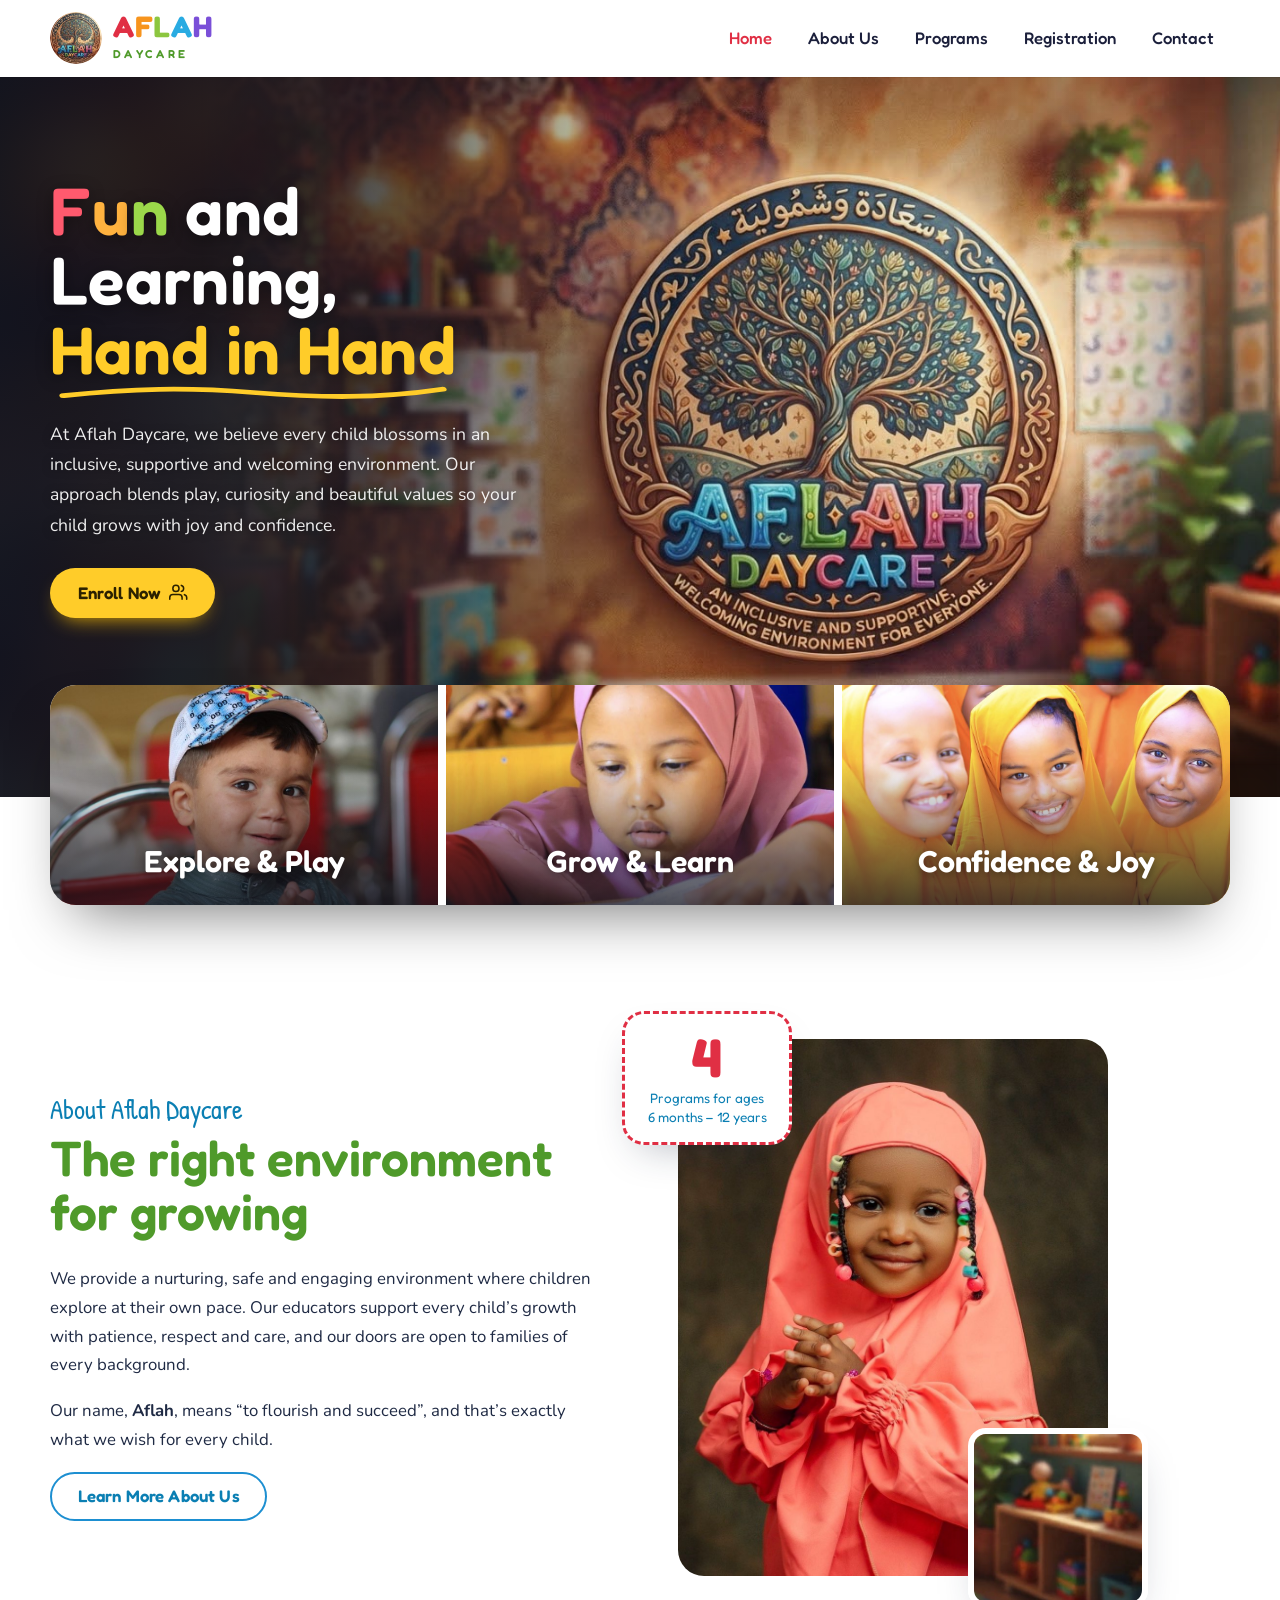
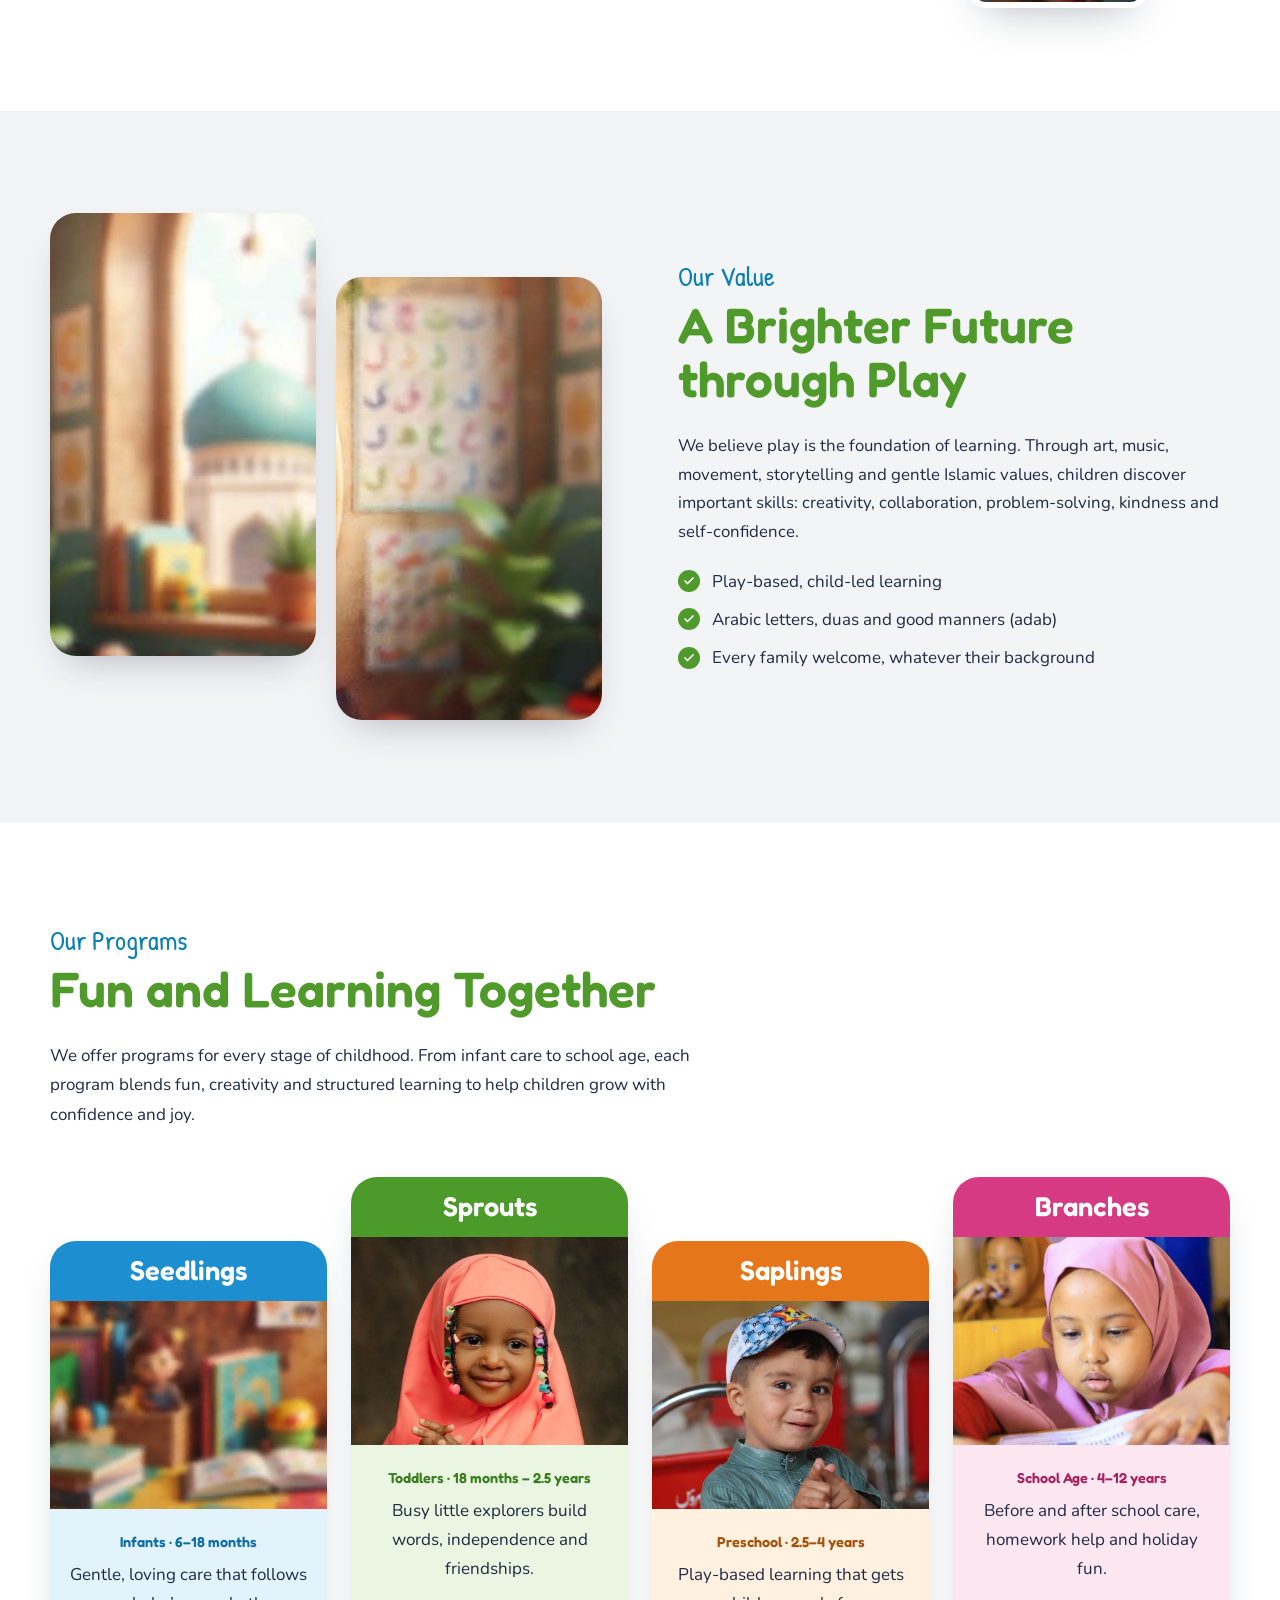
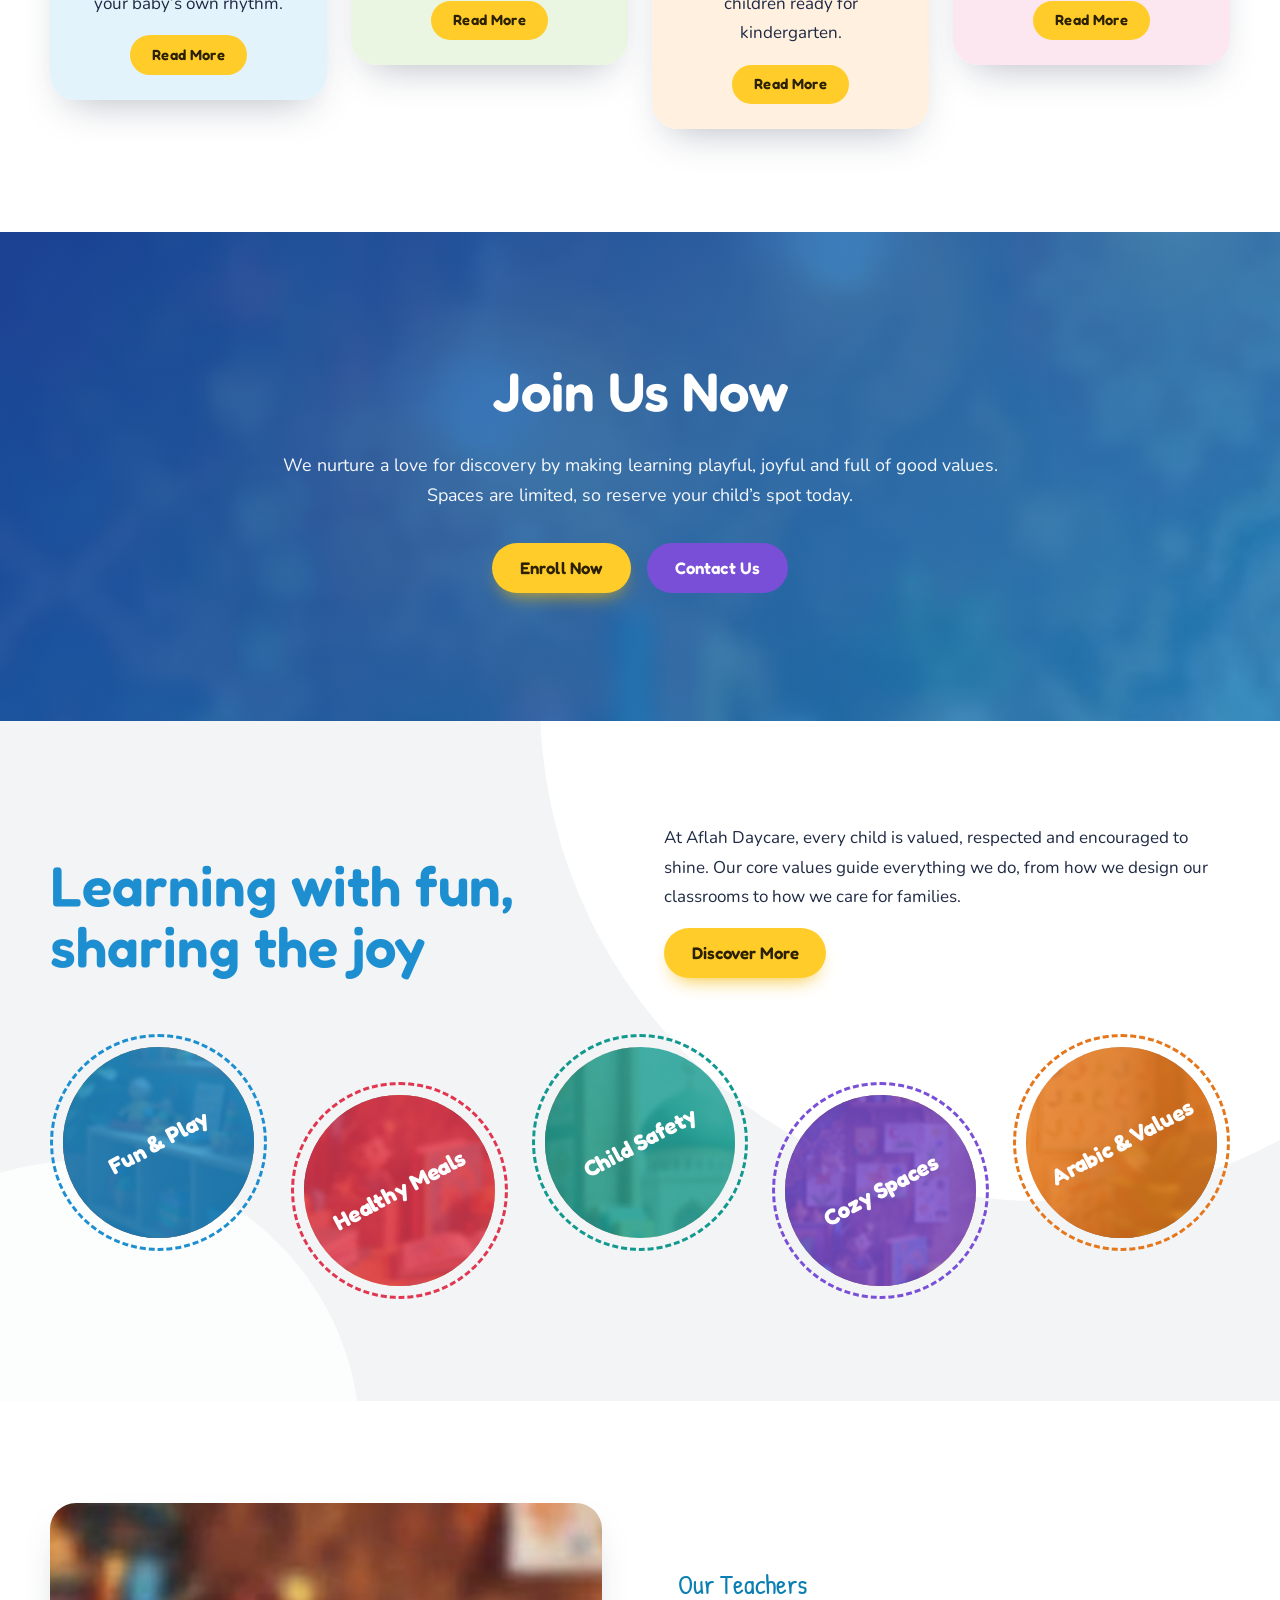
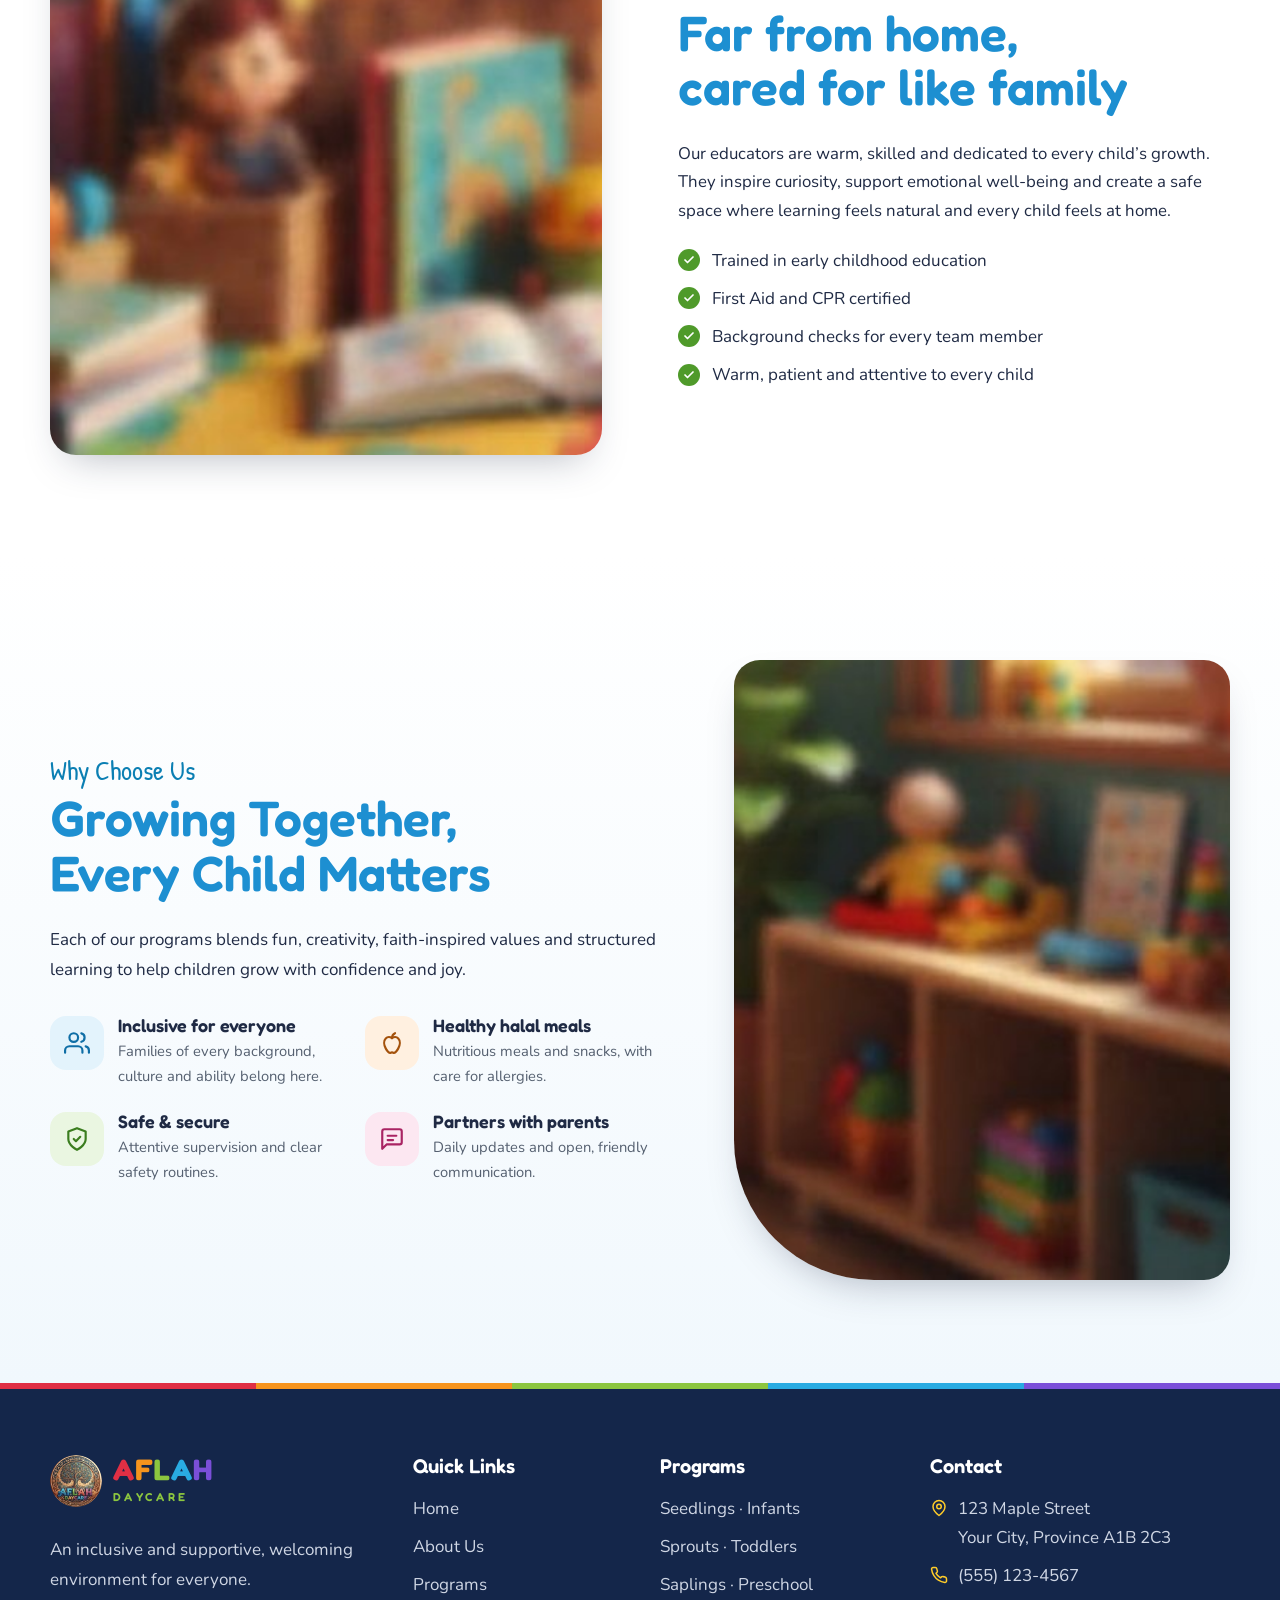
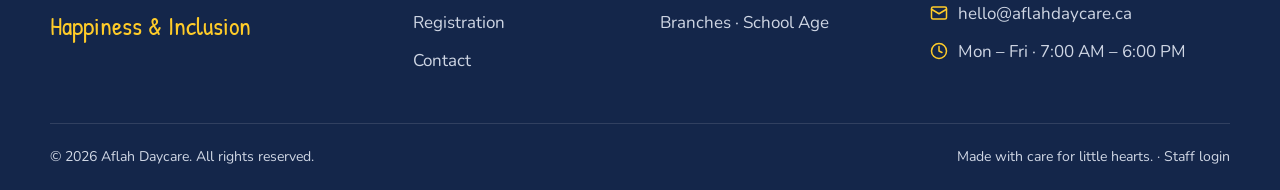
==== commit 21a96008: "Add real photos of children to the home and programs pages - Photo cards under the hero: Explore & P" ====
--- a/index.html
+++ b/index.html
@@ -65,9 +65,9 @@
 
     <section class="highlights" aria-label="Highlights">
       <div class="container highlights__grid">
-        <a class="highlight" href="programs.html" data-reveal="up"><img src="assets/images/shelf.jpg" alt="" width="440" height="618"><span class="highlight__title">Explore &amp; Play</span></a>
-        <a class="highlight" href="programs.html" data-reveal="up" style="--delay: 0.12s"><img src="assets/images/letters.jpg" alt="" width="400" height="817"><span class="highlight__title">Grow &amp; Learn</span></a>
-        <a class="highlight" href="about.html" data-reveal="up" style="--delay: 0.24s"><img src="assets/images/window.jpg" alt="" width="400" height="868"><span class="highlight__title">Confidence &amp; Joy</span></a>
+        <a class="highlight" href="programs.html" data-reveal="up"><img src="assets/images/boy-cap-wide.jpg" alt="" width="960" height="600"><span class="highlight__title">Explore &amp; Play</span></a>
+        <a class="highlight" href="programs.html" data-reveal="up" style="--delay: 0.12s"><img src="assets/images/girl-writing-wide.jpg" alt="" width="960" height="600"><span class="highlight__title">Grow &amp; Learn</span></a>
+        <a class="highlight" href="about.html" data-reveal="up" style="--delay: 0.24s"><img src="assets/images/girls-smiling-wide.jpg" alt="" width="1100" height="688"><span class="highlight__title">Confidence &amp; Joy</span></a>
       </div>
     </section>
 
@@ -82,7 +82,7 @@
         </div>
         <div class="split__media" data-reveal="right">
           <div class="photo-stack">
-            <img class="photo-stack__main" src="assets/images/shelf.jpg" alt="A cozy corner of the classroom with books, toys and children’s drawings" width="440" height="618" loading="lazy" decoding="async">
+            <img class="photo-stack__main" src="assets/images/girl-coral-4x5.jpg" alt="A smiling little girl in a coral dress and hijab" width="880" height="1100" loading="lazy" decoding="async">
             <div class="badge">
               <span class="badge__num" data-count="4">4</span>
               <span class="badge__label">Programs for ages<br>6 months – 12 years</span>
@@ -131,7 +131,7 @@
           </article>
           <article class="class-card c-green" data-reveal="up" style="--delay: 0.1s">
             <h3 class="class-card__title">Sprouts</h3>
-            <img class="class-card__img" src="assets/images/toys.jpg" alt="" width="400" height="300" loading="lazy" decoding="async">
+            <img class="class-card__img" src="assets/images/girl-coral-4x3.jpg" alt="" width="400" height="300" loading="lazy" decoding="async">
             <div class="class-card__body">
               <p class="class-card__age">Toddlers · 18 months – 2.5 years</p>
               <p>Busy little explorers build words, independence and friendships.</p>
@@ -140,7 +140,7 @@
           </article>
           <article class="class-card c-orange" data-reveal="up" style="--delay: 0.2s">
             <h3 class="class-card__title">Saplings</h3>
-            <img class="class-card__img" src="assets/images/letters.jpg" alt="" width="400" height="300" loading="lazy" decoding="async">
+            <img class="class-card__img" src="assets/images/boy-cap-4x3.jpg" alt="" width="400" height="300" loading="lazy" decoding="async">
             <div class="class-card__body">
               <p class="class-card__age">Preschool · 2.5–4 years</p>
               <p>Play-based learning that gets children ready for kindergarten.</p>
@@ -149,7 +149,7 @@
           </article>
           <article class="class-card c-pink" data-reveal="up" style="--delay: 0.30000000000000004s">
             <h3 class="class-card__title">Branches</h3>
-            <img class="class-card__img" src="assets/images/lamps.jpg" alt="" width="400" height="300" loading="lazy" decoding="async">
+            <img class="class-card__img" src="assets/images/girl-writing-4x3.jpg" alt="" width="400" height="300" loading="lazy" decoding="async">
             <div class="class-card__body">
               <p class="class-card__age">School Age · 4–12 years</p>
               <p>Before and after school care, homework help and holiday fun.</p>
--- a/assets/css/styles.css
+++ b/assets/css/styles.css
@@ -712,8 +712,9 @@
 .highlight {
   position: relative;
   display: grid;
-  place-items: center;
+  place-items: end center;
   min-height: 220px;
+  padding: 1rem 1rem 1.1rem;
   overflow: hidden;
   text-decoration: none;
 }
@@ -727,12 +728,13 @@
   transition: transform 0.6s ease;
 }
 
+/* Shade only the bottom, behind the title, so the children's faces stay clear */
 .highlight::after {
   content: "";
   position: absolute;
   inset: 0;
-  background: rgba(20, 20, 30, 0.45);
-  transition: background-color 0.3s ease;
+  background: linear-gradient(to top, rgba(20, 20, 30, 0.75) 0%, rgba(20, 20, 30, 0.3) 38%, rgba(20, 20, 30, 0) 65%);
+  transition: opacity 0.3s ease;
 }
 
 .highlight:hover img {
@@ -740,7 +742,7 @@
 }
 
 .highlight:hover::after {
-  background: rgba(20, 20, 30, 0.3);
+  opacity: 0.8;
 }
 
 .highlight__title {
@@ -1180,6 +1182,11 @@
 @keyframes floaty {
   0%, 100% { transform: translateY(0); }
   50% { transform: translateY(-10px); }
+}
+
+/* Dots under the sliding circles (phones only) */
+.joy__dots {
+  display: none;
 }
 
 /* Core values (About page) */
@@ -2048,25 +2055,76 @@
   }
 
   .highlight {
-    min-height: 140px;
+    min-height: 190px;
   }
 
   .class-card:nth-child(n) {
     margin-top: 0;
   }
 
+  /* The circles become a slider: one in the middle, its neighbours peeking in */
   .joy__circles {
     display: flex;
     gap: 1rem;
-    margin-inline: -1rem;
-    padding: 0.5rem 1rem 1.5rem;
+    margin-inline: calc(50% - 50vw);
+    padding: 0.75rem 18vw 1rem;
     overflow-x: auto;
+    overscroll-behavior-x: contain;
     scroll-snap-type: x mandatory;
+    scrollbar-width: none;
+  }
+
+  .joy__circles::-webkit-scrollbar {
+    display: none;
   }
 
   .bubble {
-    flex: 0 0 62%;
+    flex: 0 0 64vw;
     scroll-snap-align: center;
+  }
+
+  .joy__circles.is-sliding .bubble__ring {
+    transition: scale 0.45s ease;
+  }
+
+  .joy__circles.is-sliding .bubble:not(.is-active) .bubble__ring {
+    scale: 0.84;
+  }
+
+  .joy__circles.no-anim .bubble__ring {
+    transition: none;
+  }
+
+  .joy__dots {
+    display: flex;
+    justify-content: center;
+    gap: 0.15rem;
+  }
+
+  .joy__dots button {
+    display: grid;
+    place-items: center;
+    min-width: 24px;
+    height: 28px;
+    padding: 0 2px;
+    border: 0;
+    background: none;
+    cursor: pointer;
+  }
+
+  .joy__dots button::before {
+    content: "";
+    width: 10px;
+    height: 10px;
+    border-radius: 999px;
+    background: var(--c);
+    opacity: 0.35;
+    transition: width 0.3s ease, opacity 0.3s ease;
+  }
+
+  .joy__dots button[aria-current="true"]::before {
+    width: 28px;
+    opacity: 1;
   }
 
   .bubble:nth-child(even) {
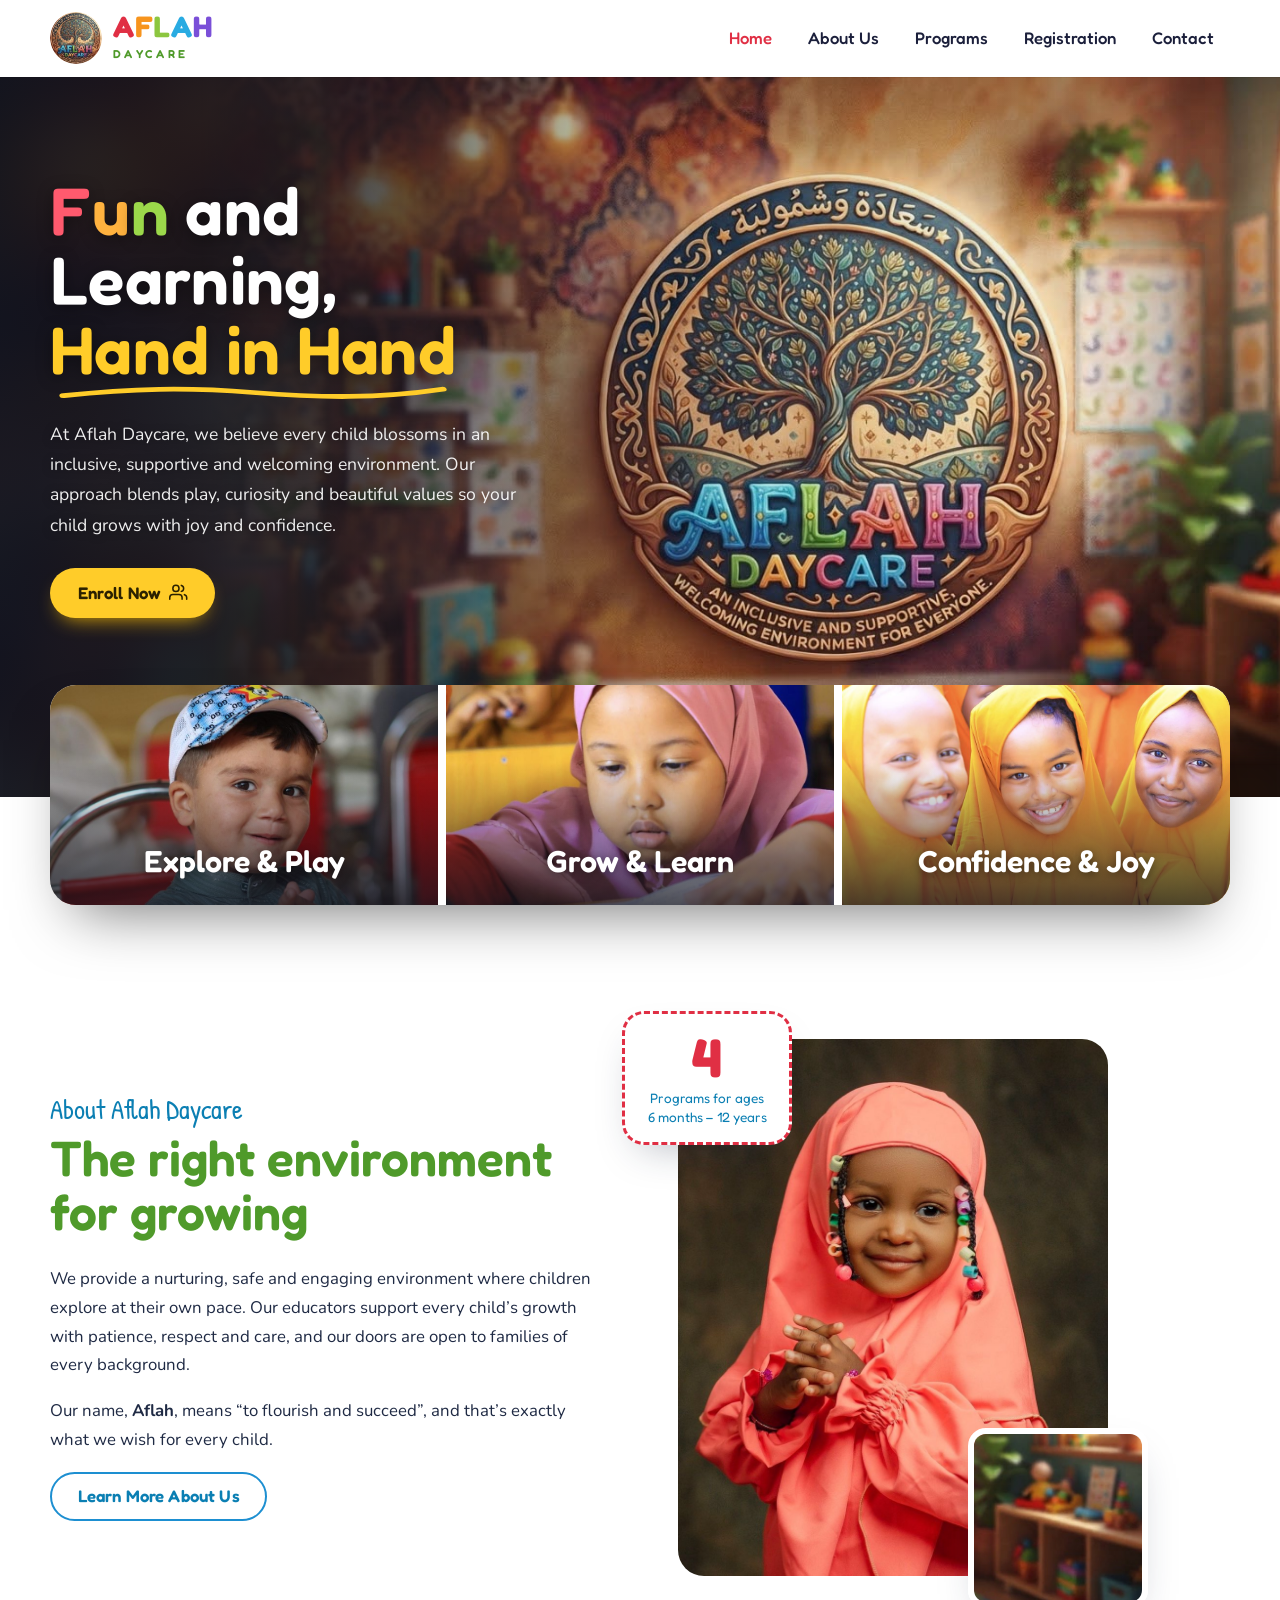
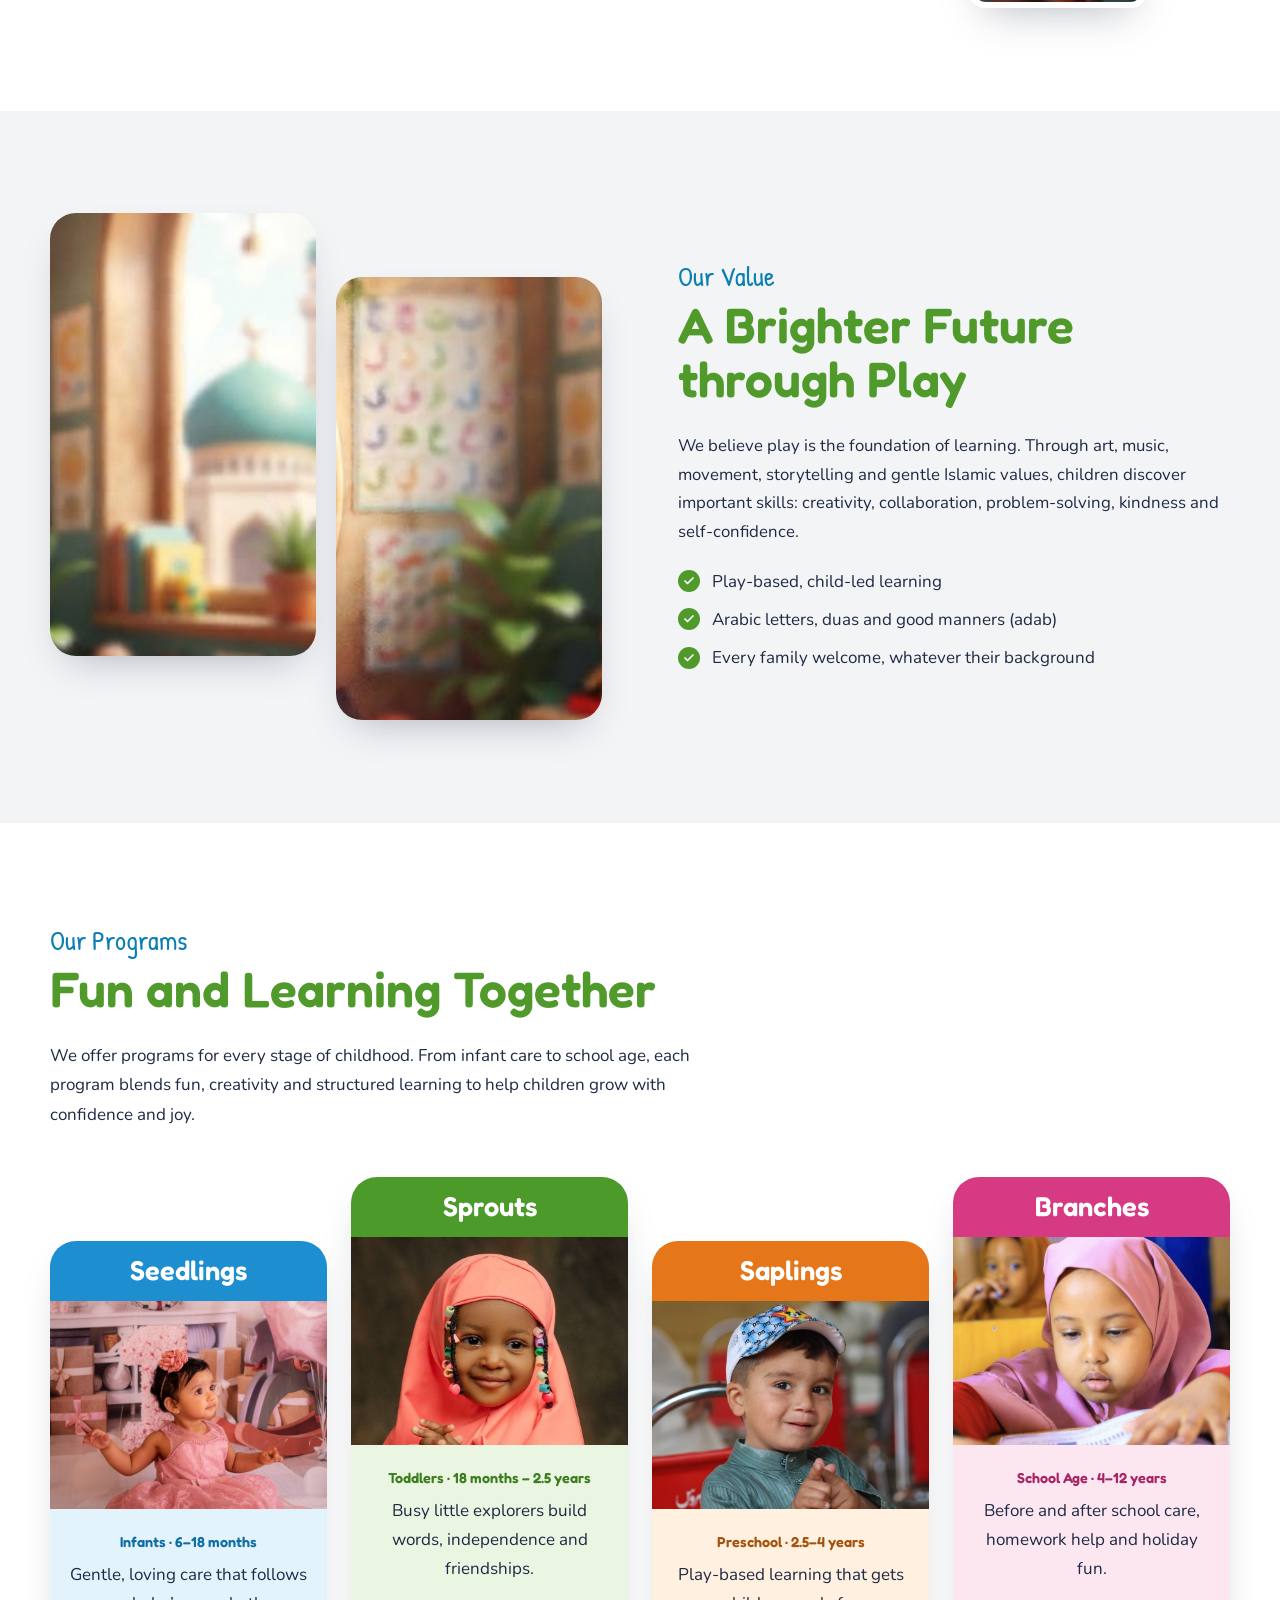
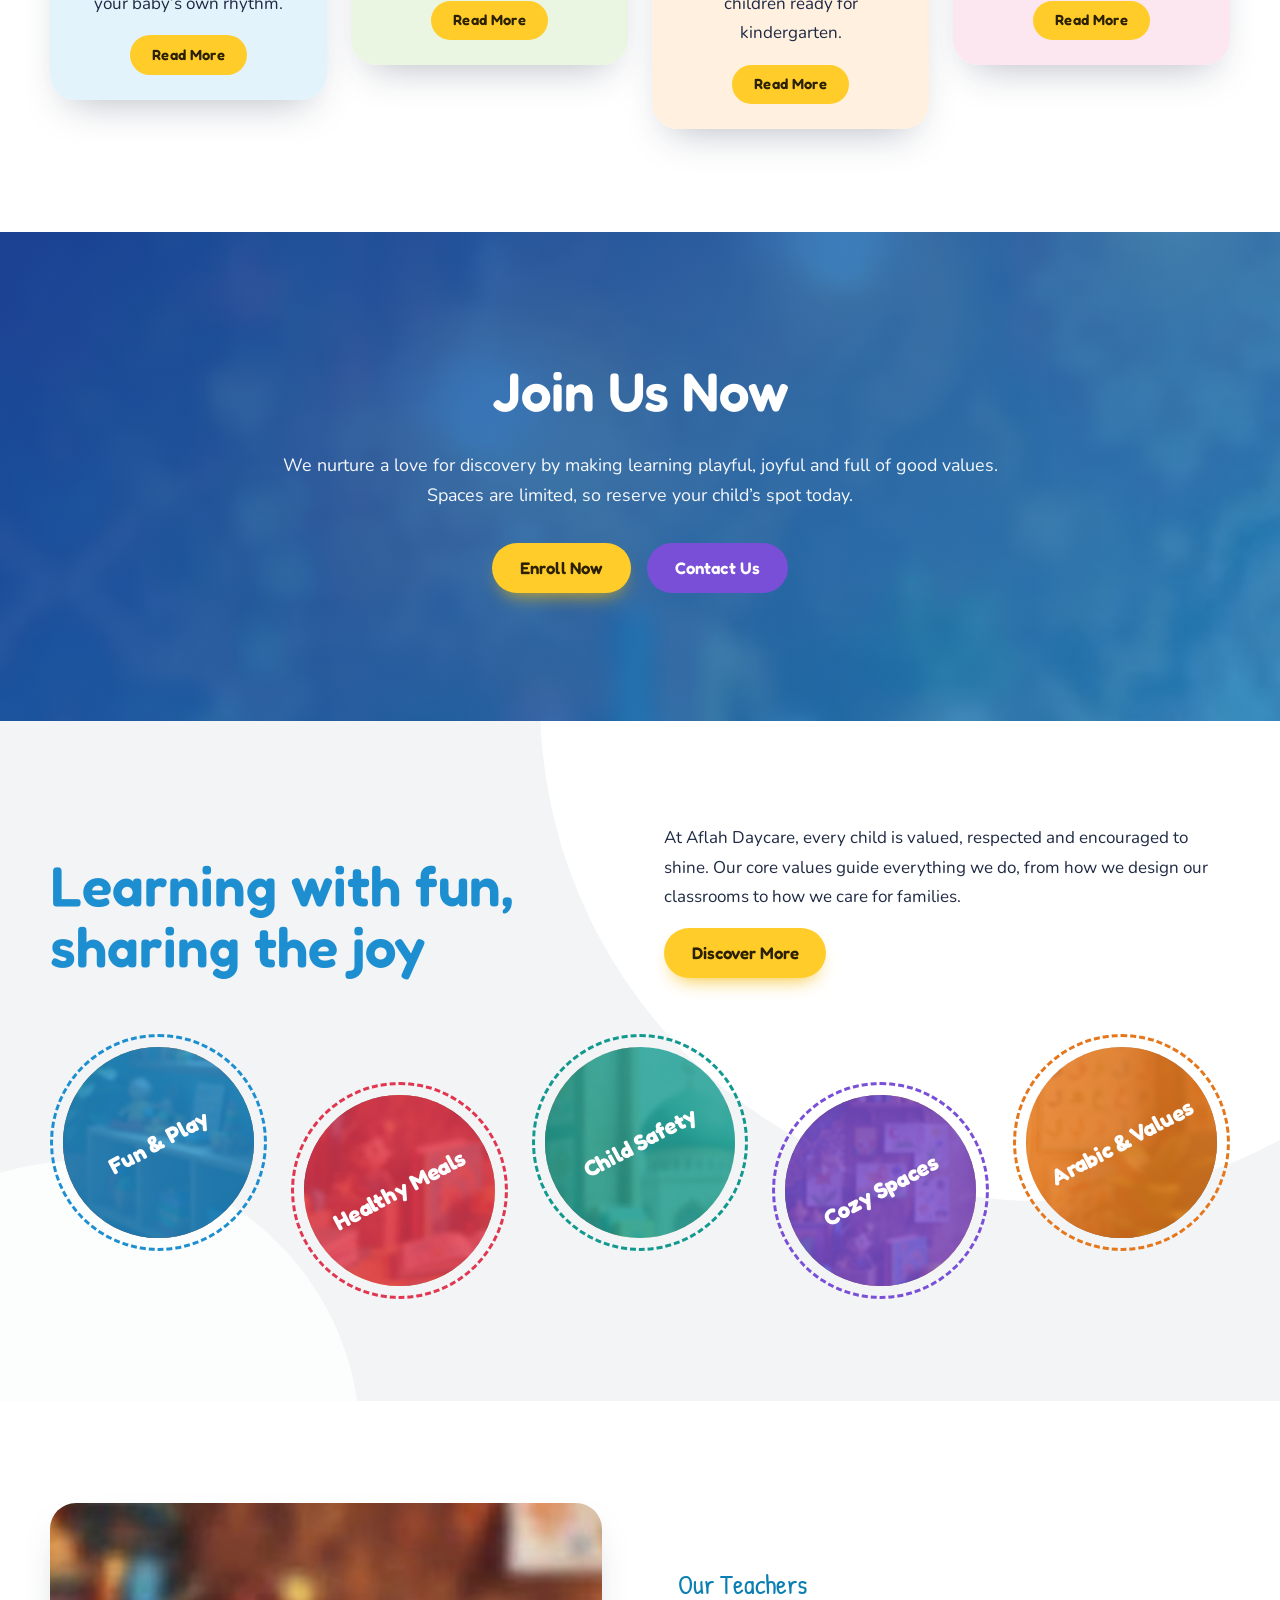
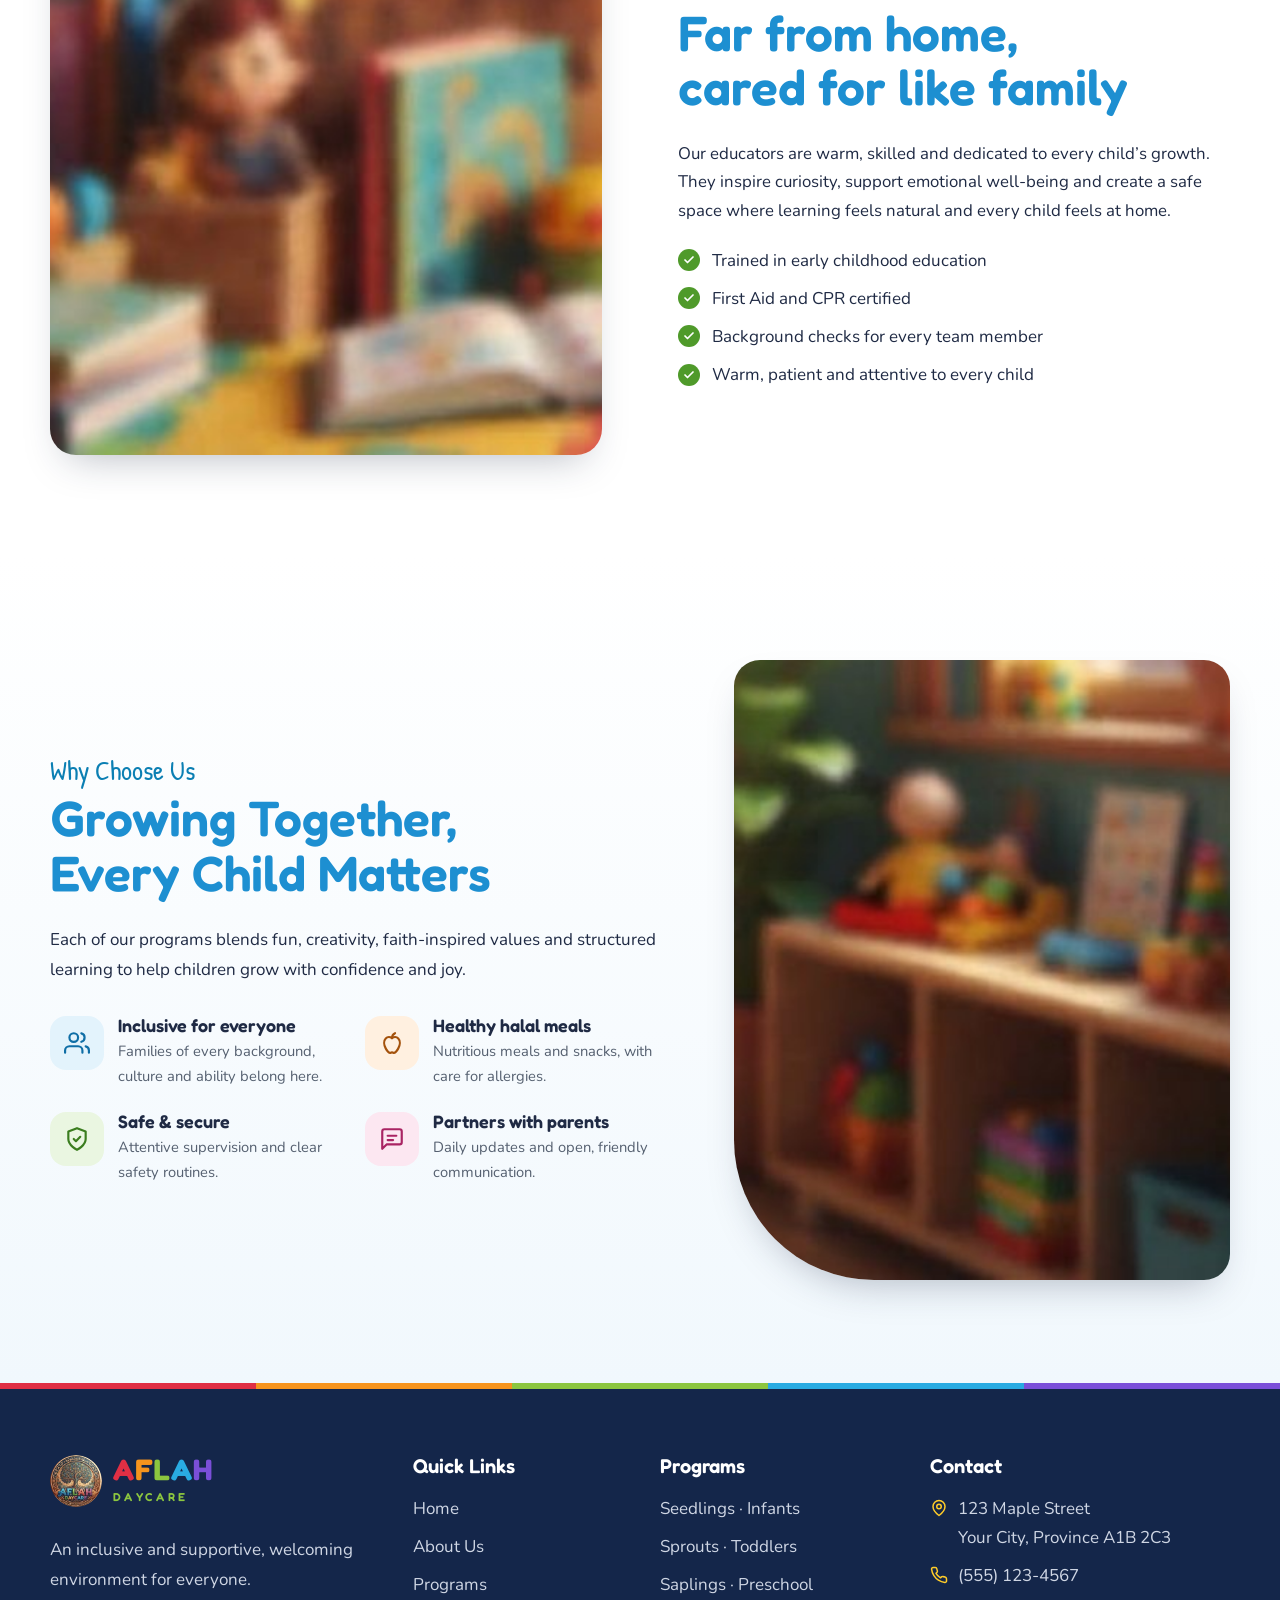
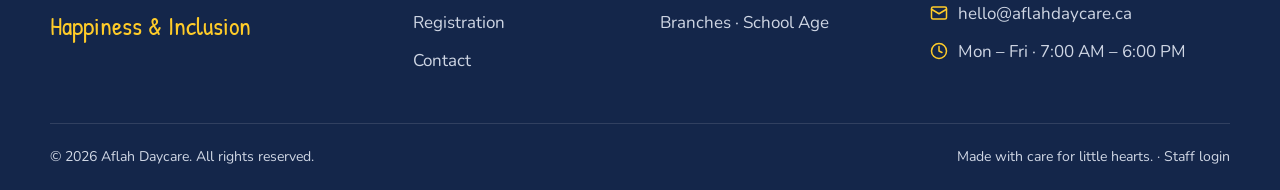
==== commit 2483b290: "Add an infant photo to Seedlings The Seedlings (infants) card on the home page and its section on th" ====
--- a/index.html
+++ b/index.html
@@ -122,7 +122,7 @@
         <div class="classes__grid">
           <article class="class-card c-blue" data-reveal="up" style="--delay: 0s">
             <h3 class="class-card__title">Seedlings</h3>
-            <img class="class-card__img" src="assets/images/books.jpg" alt="" width="400" height="300" loading="lazy" decoding="async">
+            <img class="class-card__img" src="assets/images/baby-pink-4x3.jpg" alt="" width="400" height="300" loading="lazy" decoding="async">
             <div class="class-card__body">
               <p class="class-card__age">Infants · 6–18 months</p>
               <p>Gentle, loving care that follows your baby’s own rhythm.</p>
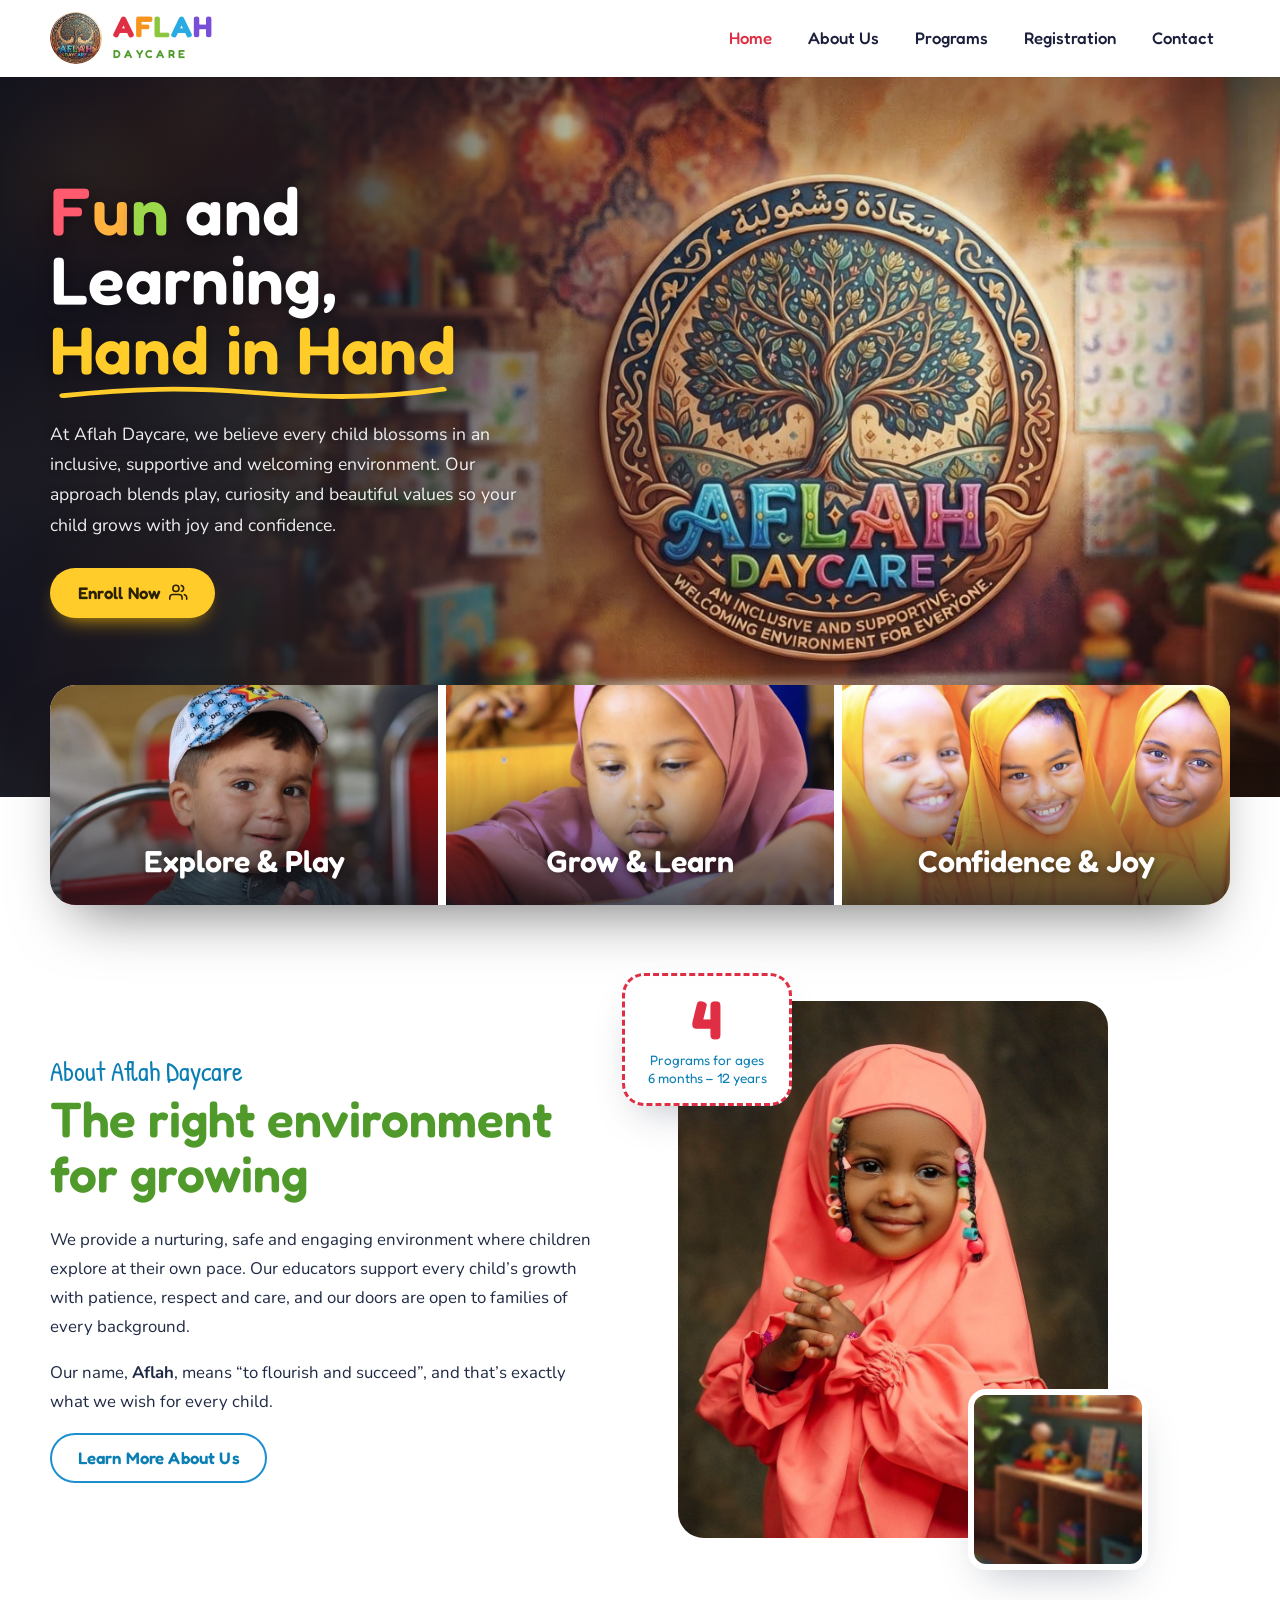
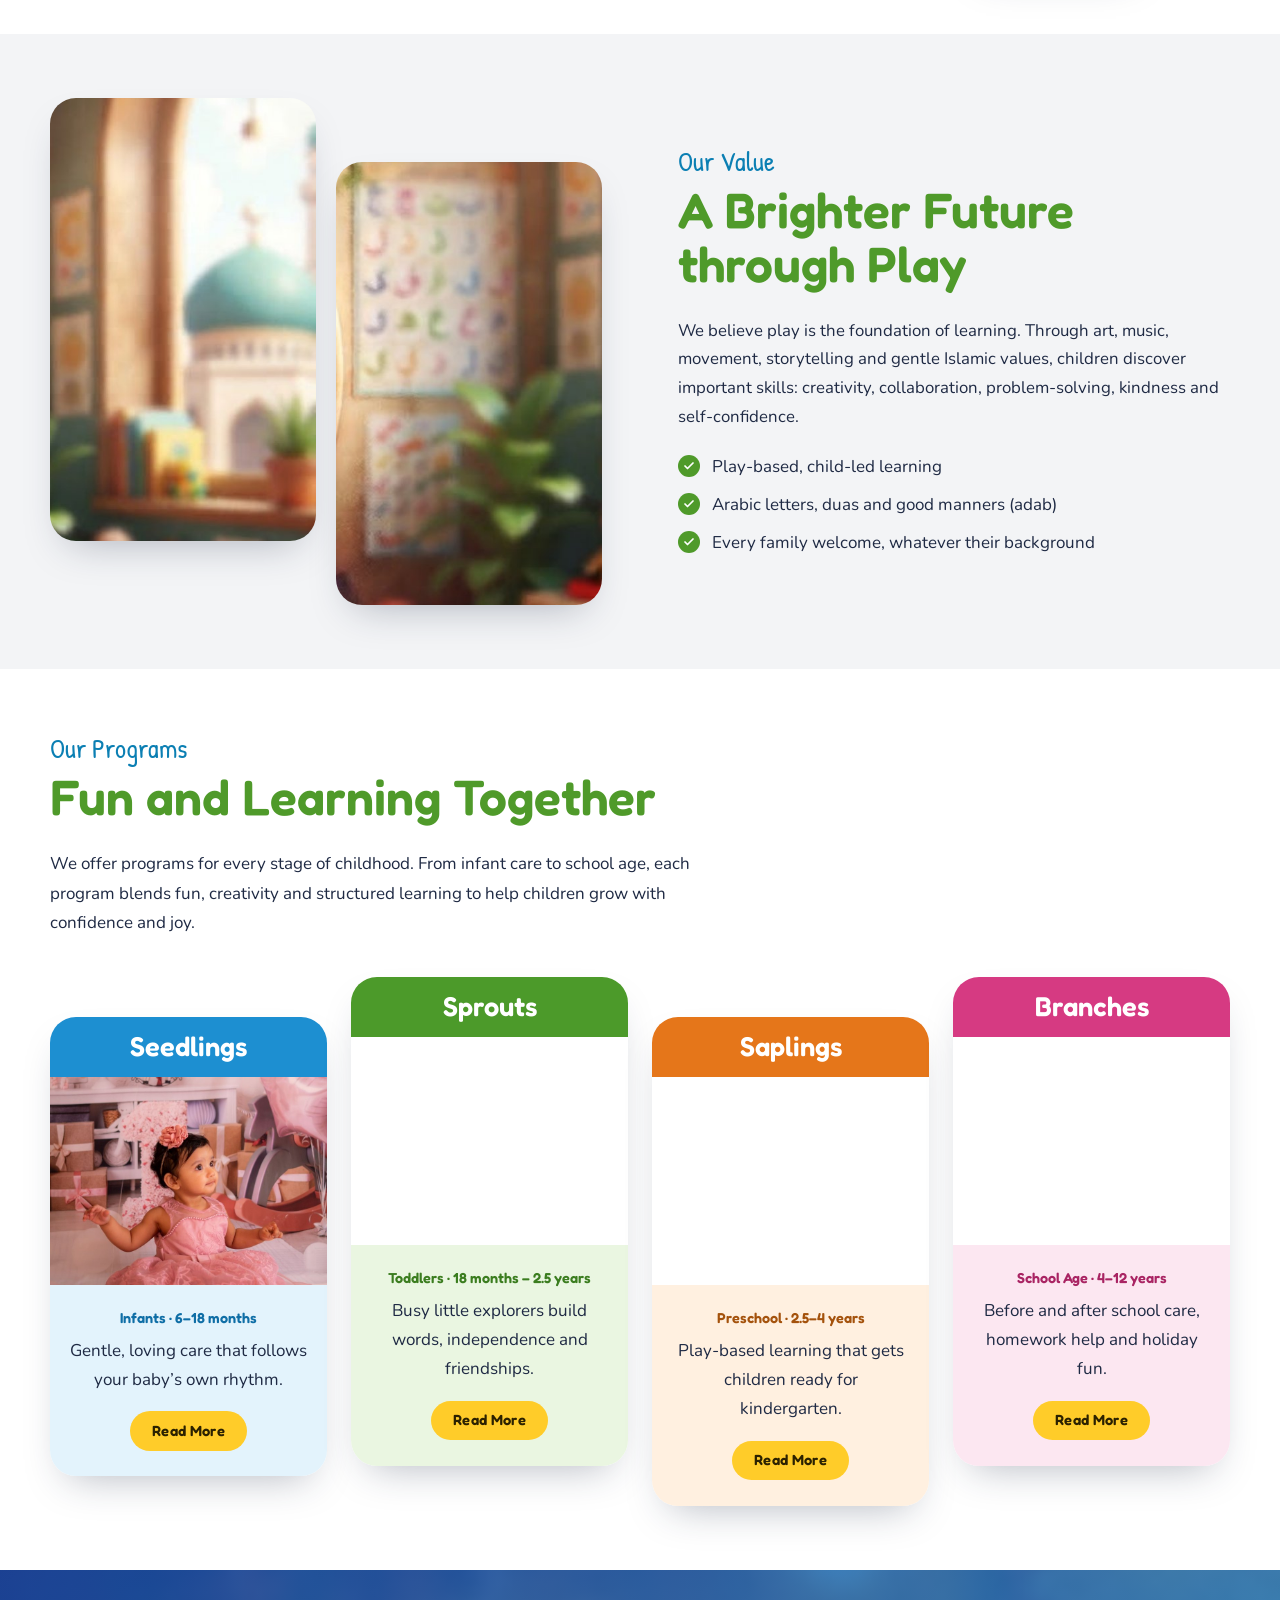
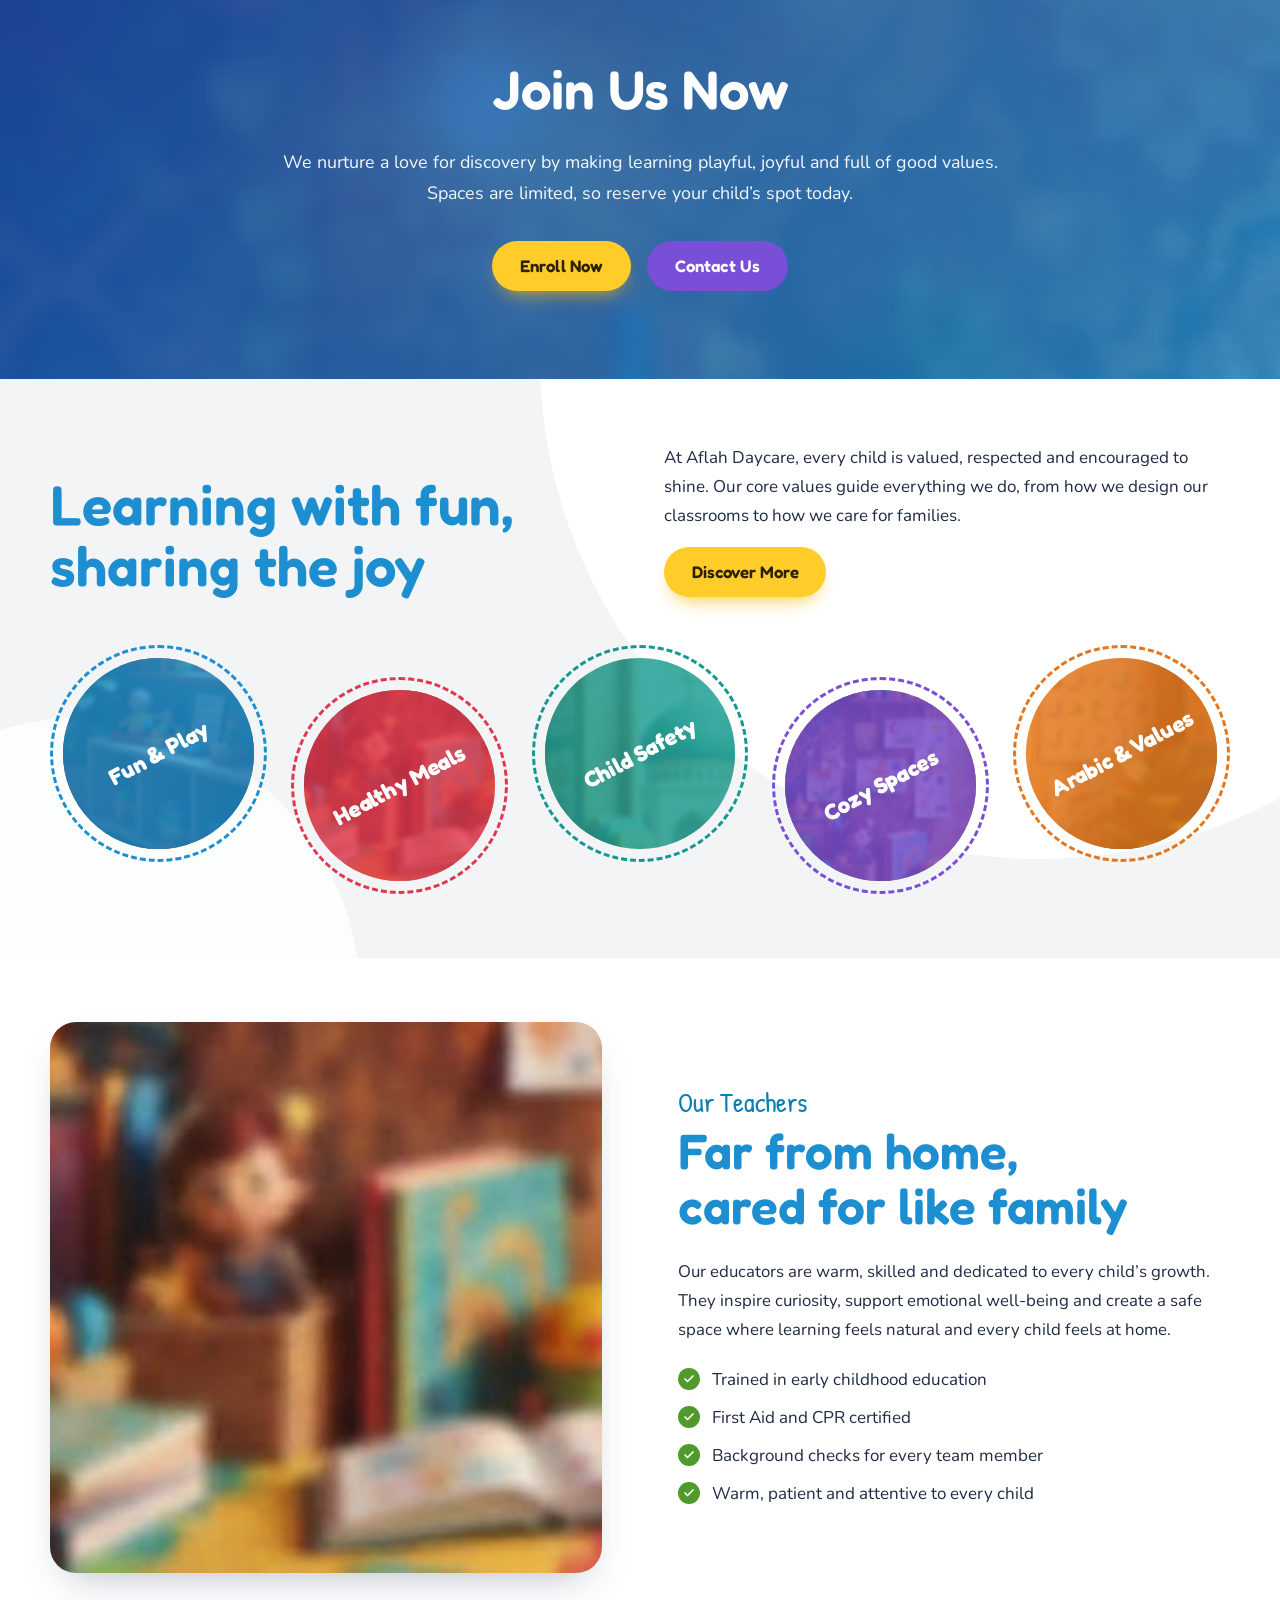
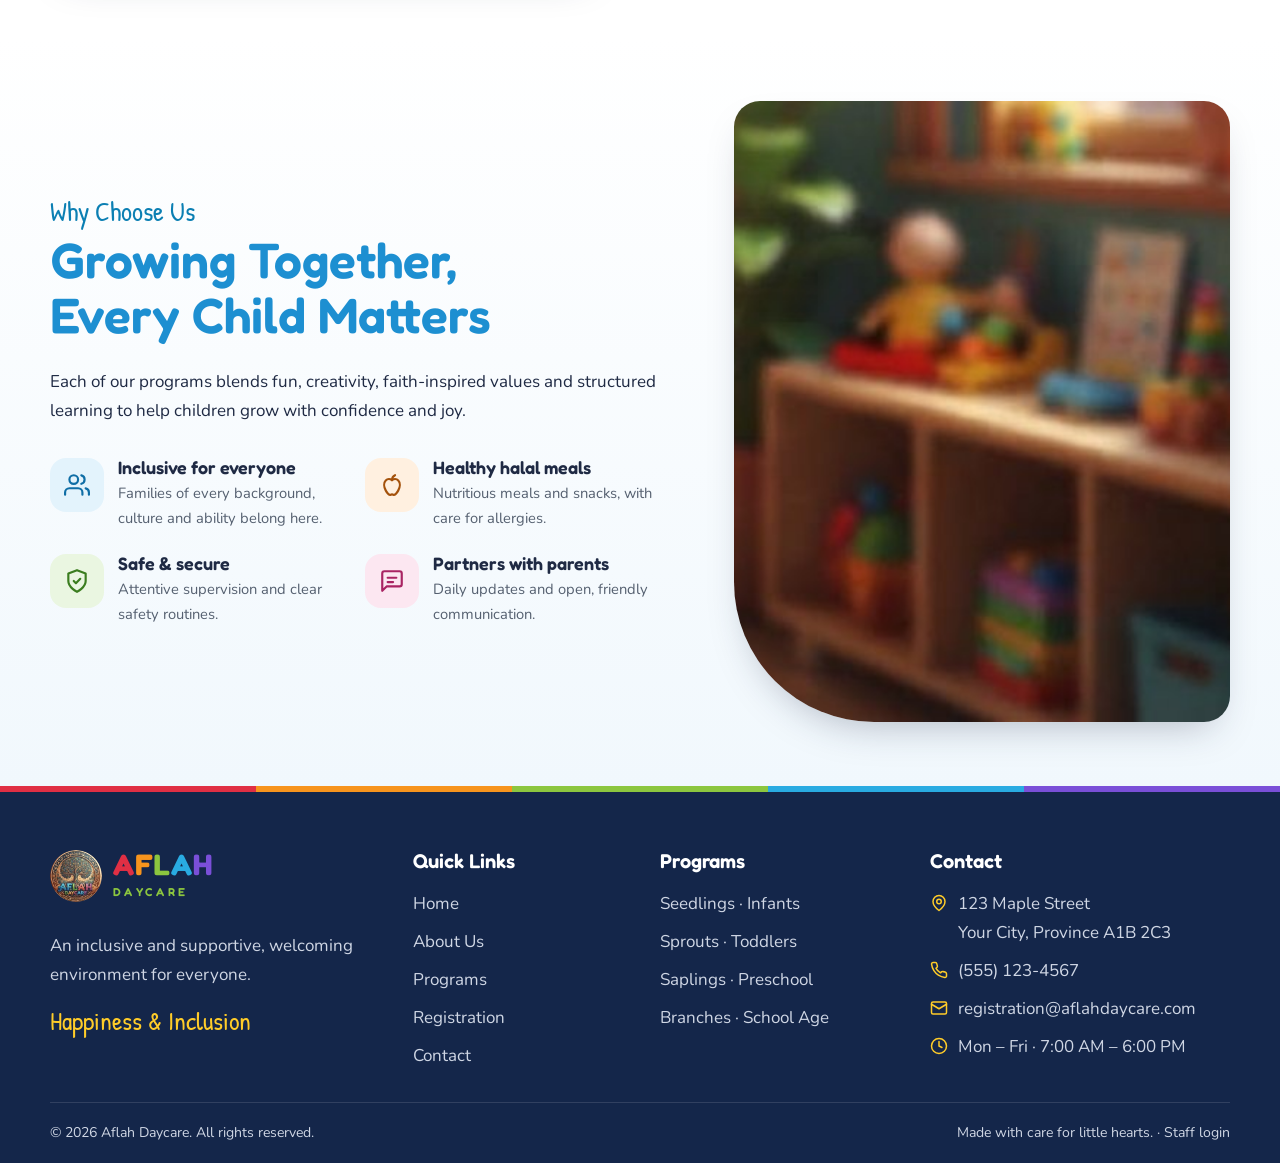
==== commit 51bd63d8: "Use registration@aflahdaycare.com as the site's email address The placeholder hello@aflahdaycare.ca " ====
--- a/index.html
+++ b/index.html
@@ -291,7 +291,7 @@
         <ul class="footer__contact">
           <li><svg class="icon" viewBox="0 0 24 24" fill="none" stroke="currentColor" stroke-width="2" stroke-linecap="round" stroke-linejoin="round" aria-hidden="true" focusable="false"><path d="M20 10c0 6-8 12-8 12s-8-6-8-12a8 8 0 0 1 16 0z"/><circle cx="12" cy="10" r="3"/></svg><a href="https://www.google.com/maps/search/?api=1&query=123%20Maple%20Street%2C%20Your%20City%2C%20Province%20A1B%202C3" target="_blank" rel="noopener">123 Maple Street<br>Your City, Province A1B 2C3</a></li>
           <li><svg class="icon" viewBox="0 0 24 24" fill="none" stroke="currentColor" stroke-width="2" stroke-linecap="round" stroke-linejoin="round" aria-hidden="true" focusable="false"><path d="M22 16.9v3a2 2 0 0 1-2.2 2 19.8 19.8 0 0 1-8.6-3.1 19.5 19.5 0 0 1-6-6A19.8 19.8 0 0 1 2.1 4.2 2 2 0 0 1 4.1 2h3a2 2 0 0 1 2 1.7c.1.9.4 1.8.7 2.7a2 2 0 0 1-.5 2.1L8 9.8a16 16 0 0 0 6 6l1.3-1.3a2 2 0 0 1 2.1-.4c.9.3 1.8.6 2.7.7a2 2 0 0 1 1.7 2z"/></svg><a href="tel:+15551234567">(555) 123-4567</a></li>
-          <li><svg class="icon" viewBox="0 0 24 24" fill="none" stroke="currentColor" stroke-width="2" stroke-linecap="round" stroke-linejoin="round" aria-hidden="true" focusable="false"><rect x="2" y="4" width="20" height="16" rx="2"/><path d="m22 7-10 6L2 7"/></svg><a href="mailto:hello@aflahdaycare.ca">hello@aflahdaycare.ca</a></li>
+          <li><svg class="icon" viewBox="0 0 24 24" fill="none" stroke="currentColor" stroke-width="2" stroke-linecap="round" stroke-linejoin="round" aria-hidden="true" focusable="false"><rect x="2" y="4" width="20" height="16" rx="2"/><path d="m22 7-10 6L2 7"/></svg><a href="mailto:registration@aflahdaycare.com">registration@aflahdaycare.com</a></li>
           <li><svg class="icon" viewBox="0 0 24 24" fill="none" stroke="currentColor" stroke-width="2" stroke-linecap="round" stroke-linejoin="round" aria-hidden="true" focusable="false"><circle cx="12" cy="12" r="10"/><path d="M12 6v6l4 2"/></svg><span>Mon – Fri · 7:00 AM – 6:00 PM</span></li>
         </ul>
       </div>
--- a/assets/css/styles.css
+++ b/assets/css/styles.css
@@ -136,7 +136,7 @@
 
 .section {
   position: relative;
-  padding: clamp(4rem, 8vw, 6.5rem) 0;
+  padding: clamp(2.5rem, 5vw, 4rem) 0;
 }
 
 .section--grey {
@@ -199,7 +199,7 @@
 
 .section-head {
   max-width: 660px;
-  margin-bottom: 3rem;
+  margin-bottom: clamp(1.75rem, 3.5vw, 2.5rem);
 }
 
 .section-head--center {
@@ -642,7 +642,7 @@
 .page-hero {
   position: relative;
   overflow: hidden;
-  padding: clamp(4rem, 9vw, 6.5rem) 0 clamp(4.5rem, 9vw, 6.5rem);
+  padding: clamp(3rem, 7vw, 5rem) 0 clamp(4.5rem, 8vw, 5.5rem);
   color: #fff;
 }
 
@@ -880,7 +880,7 @@
 }
 
 .class-card:nth-child(odd) {
-  margin-top: 4rem;
+  margin-top: 2.5rem;
 }
 
 .class-card {
@@ -1024,7 +1024,7 @@
 .join {
   position: relative;
   overflow: hidden;
-  padding: clamp(5rem, 10vw, 8rem) 0;
+  padding: clamp(3.5rem, 7vw, 5.5rem) 0;
   color: #fff;
   text-align: center;
 }
@@ -1109,8 +1109,8 @@
   display: grid;
   grid-template-columns: 1fr 1fr;
   align-items: end;
-  gap: 3rem;
-  margin-bottom: 3.5rem;
+  gap: 1.5rem 3rem;
+  margin-bottom: clamp(1.75rem, 4vw, 3rem);
 }
 
 .joy h2 {
@@ -1126,7 +1126,7 @@
 }
 
 .bubble:nth-child(even) {
-  margin-top: 3rem;
+  margin-top: 2rem;
 }
 
 .bubble__ring {
@@ -1710,7 +1710,7 @@
 
 .footer {
   position: relative;
-  padding: 4.5rem 0 0;
+  padding: clamp(2.75rem, 5vw, 4rem) 0 0;
   background: var(--navy);
   color: #cfd6e4;
 }
@@ -1785,8 +1785,8 @@
   flex-wrap: wrap;
   justify-content: space-between;
   gap: 0.5rem 1.5rem;
-  margin-top: 3rem;
-  padding: 1.3rem 0;
+  margin-top: 2rem;
+  padding: 1.1rem 0;
   border-top: 1px solid rgba(255, 255, 255, 0.12);
   font-size: 0.88rem;
 }
@@ -1903,11 +1903,18 @@
   }
 
   .class-card:nth-child(even) {
-    margin-top: 3rem;
+    margin-top: 2rem;
   }
 
   .joy__circles {
-    grid-template-columns: repeat(3, 1fr);
+    display: flex;
+    flex-wrap: wrap;
+    justify-content: center;
+    gap: 1.25rem 1.5rem;
+  }
+
+  .joy__circles .bubble {
+    flex: 0 0 calc((100% - 3rem) / 3);
   }
 
   .icon-list--3 {
@@ -1997,10 +2004,38 @@
     order: 0;
   }
 
+  .split,
+  .why__grid {
+    gap: 1.5rem;
+  }
+
+  /* Stacked photos: capped width and a shorter shape, so they don't fill
+     the whole screen on tablets */
+  .duo,
+  .why__media,
+  .rounded-photo {
+    width: 100%;
+    max-width: 560px;
+    margin-inline: auto;
+  }
+
+  .duo img {
+    aspect-ratio: 4 / 5;
+  }
+
+  .duo img:last-child {
+    margin-top: 2rem;
+  }
+
+  .rounded-photo,
+  .why__media img {
+    aspect-ratio: 16 / 11;
+  }
+
   .photo-stack,
   .split--reverse .photo-stack {
     justify-self: center;
-    margin: 3rem auto 2rem;
+    margin: 2rem auto 2.25rem;
   }
 
   .badge {
@@ -2065,6 +2100,8 @@
   /* The circles become a slider: one in the middle, its neighbours peeking in */
   .joy__circles {
     display: flex;
+    flex-wrap: nowrap;
+    justify-content: flex-start;
     gap: 1rem;
     margin-inline: calc(50% - 50vw);
     padding: 0.75rem 18vw 1rem;
@@ -2078,7 +2115,7 @@
     display: none;
   }
 
-  .bubble {
+  .joy__circles .bubble {
     flex: 0 0 64vw;
     scroll-snap-align: center;
   }
@@ -2154,6 +2191,98 @@
   }
 }
 
+/* Phones: icons and number circles sit beside their text instead of above it,
+   and tall photos are shorter, so each screen shows more */
+@media (max-width: 640px) {
+  .values-grid {
+    gap: 1.25rem;
+  }
+
+  .value {
+    display: grid;
+    grid-template-columns: 84px minmax(0, 1fr);
+    column-gap: 1rem;
+    align-items: start;
+    text-align: left;
+  }
+
+  .value__ring {
+    grid-row: 1 / span 3;
+    width: 84px;
+    margin: 0;
+    padding: 6px;
+    border-width: 2px;
+  }
+
+  .value__icon svg {
+    width: 34px;
+    height: 34px;
+  }
+
+  .value h3 {
+    margin-top: 0.35rem;
+    font-size: 1.25rem;
+  }
+
+  .value__tr {
+    margin-bottom: 0.2rem;
+  }
+
+  .value p {
+    max-width: none;
+    margin: 0;
+  }
+
+  .steps {
+    gap: 0.85rem;
+  }
+
+  .step {
+    display: grid;
+    grid-template-columns: 56px minmax(0, 1fr);
+    column-gap: 1rem;
+    align-items: center;
+    padding: 1.1rem 1.15rem;
+    text-align: left;
+  }
+
+  .step__num {
+    grid-row: 1 / span 2;
+    width: 56px;
+    height: 56px;
+    margin: 0;
+    font-size: 1.5rem;
+  }
+
+  .step h3 {
+    margin-bottom: 0.15rem;
+    font-size: 1.2rem;
+  }
+
+  .feature-card,
+  .contact-card {
+    display: grid;
+    grid-template-columns: 48px minmax(0, 1fr);
+    column-gap: 1rem;
+    align-content: start;
+    padding: 1.2rem 1.15rem;
+  }
+
+  .feature-card .icon-circle,
+  .contact-card .icon-circle {
+    grid-row: 1 / span 4;
+    width: 48px;
+    height: 48px;
+    border-radius: 14px;
+  }
+
+  .feature-card h3,
+  .contact-card h2 {
+    margin: 0 0 0.2rem;
+    font-size: 1.2rem;
+  }
+}
+
 @media (prefers-reduced-motion: reduce) {
   html {
     scroll-behavior: auto;
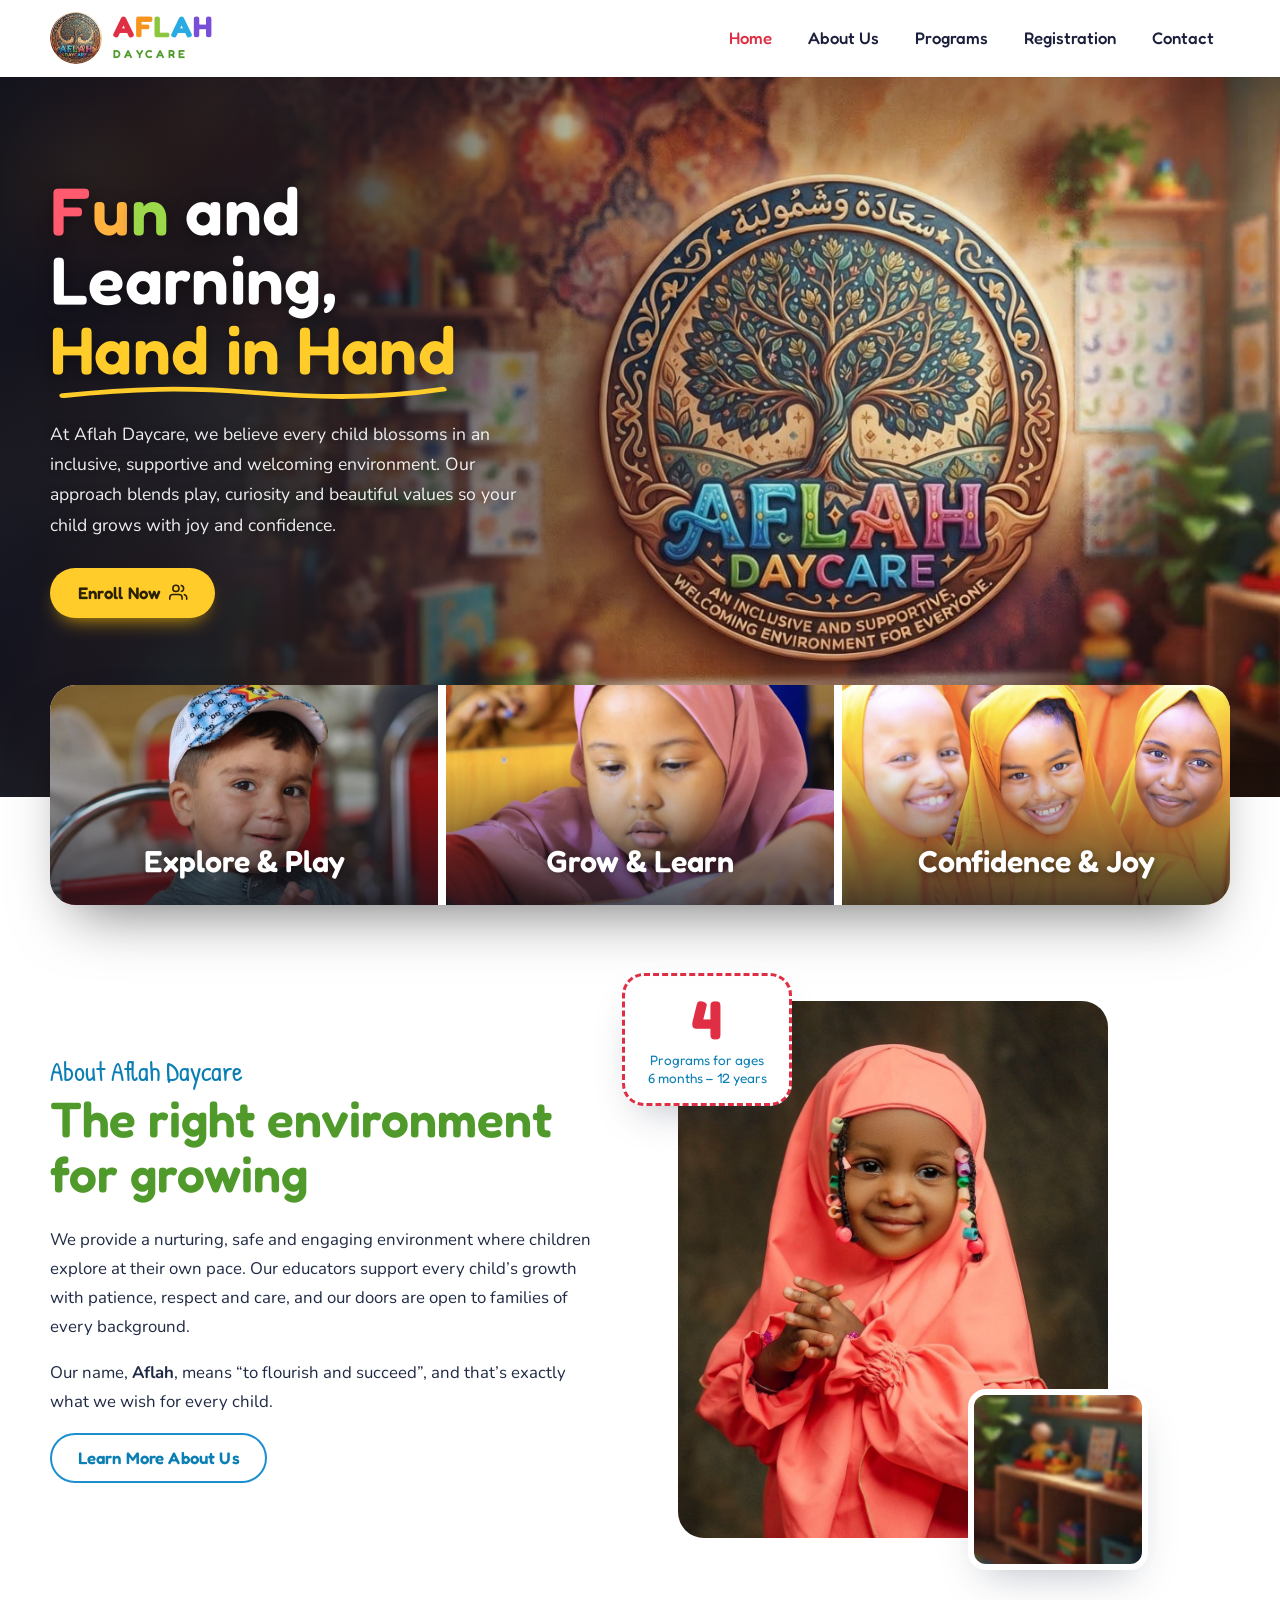
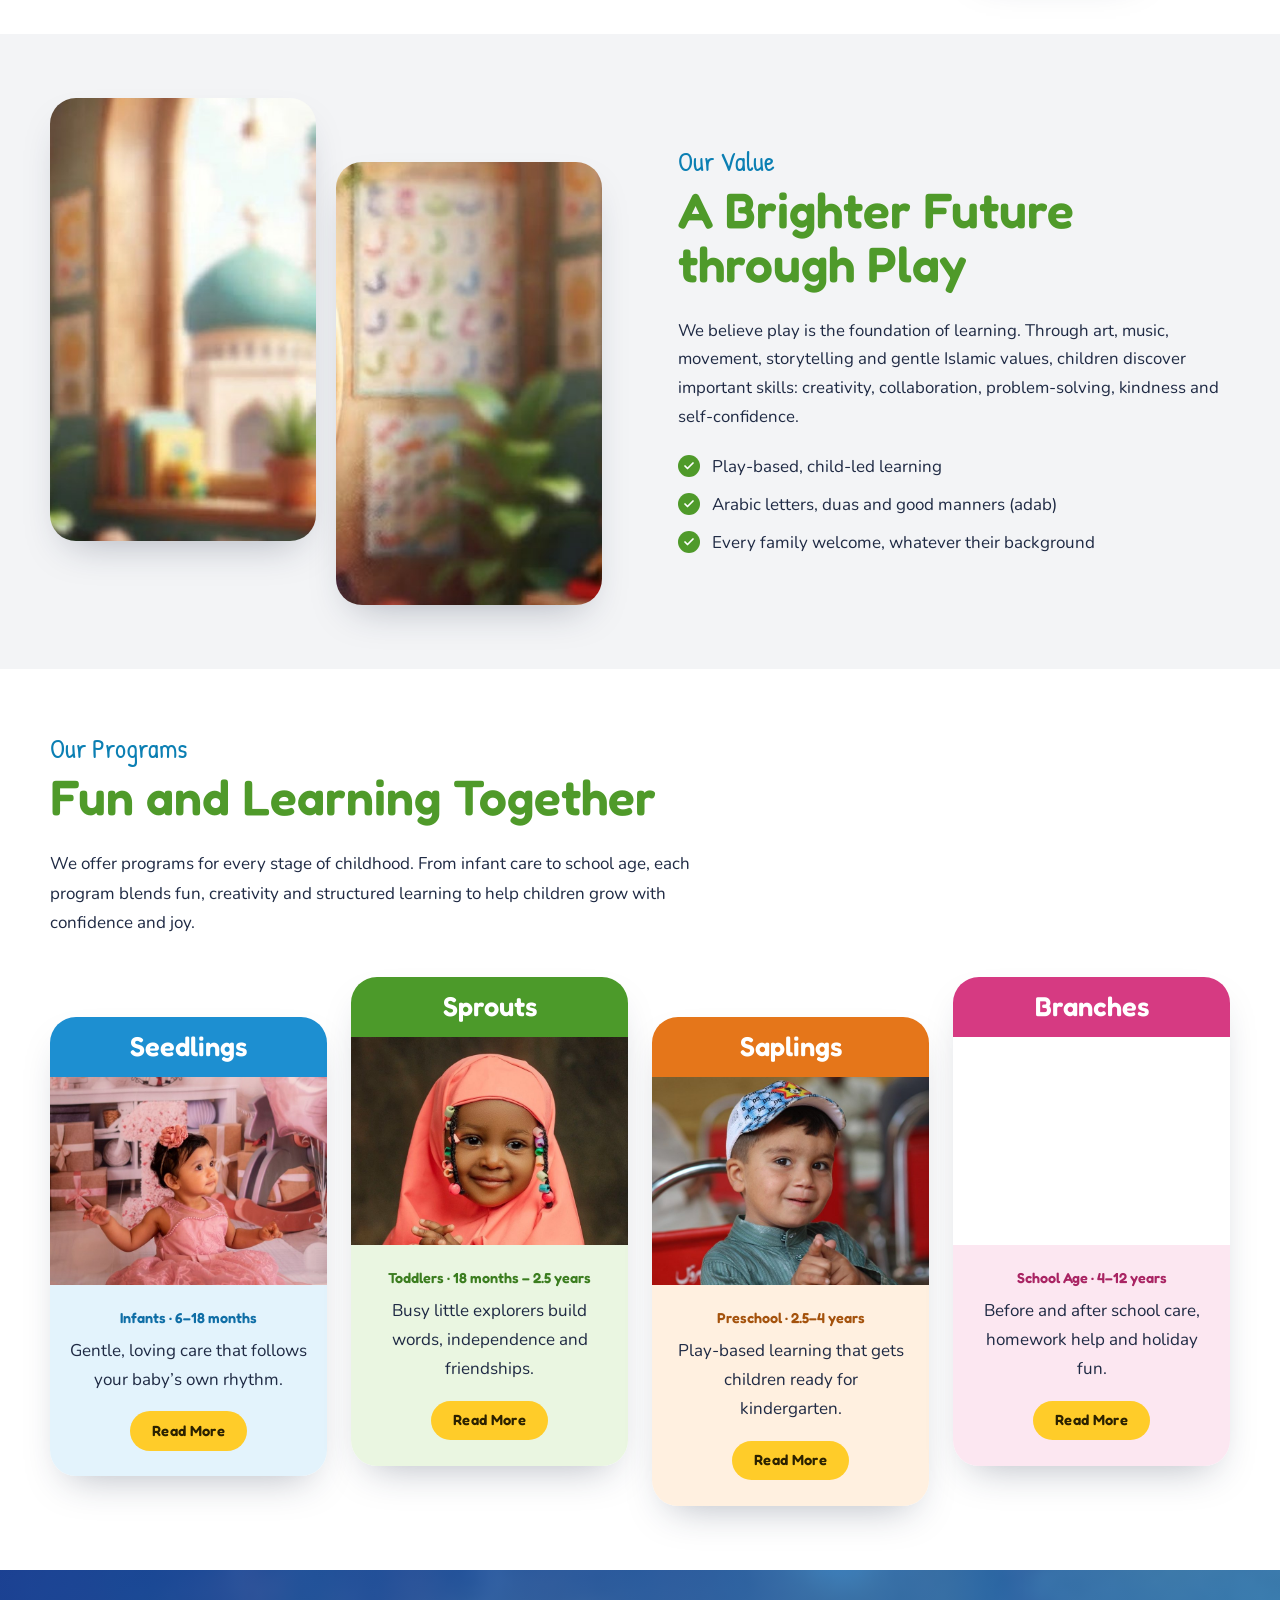
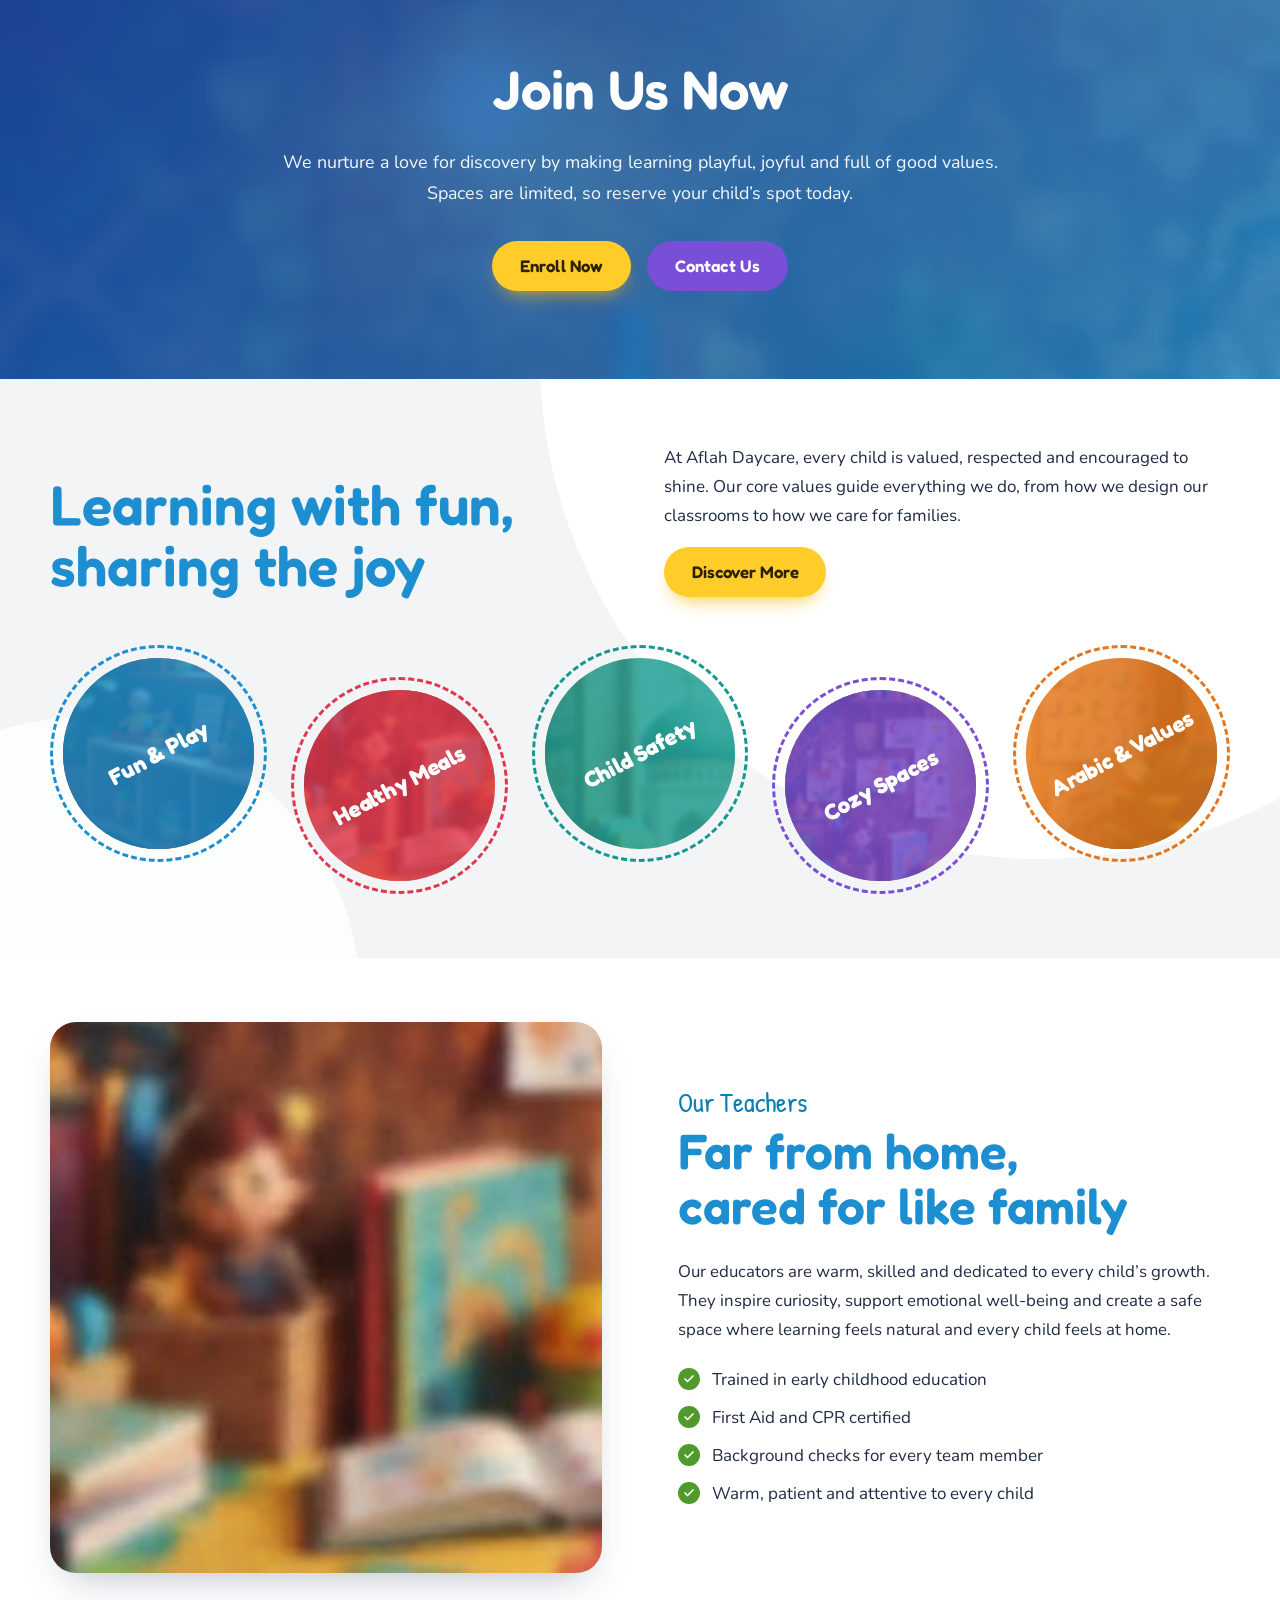
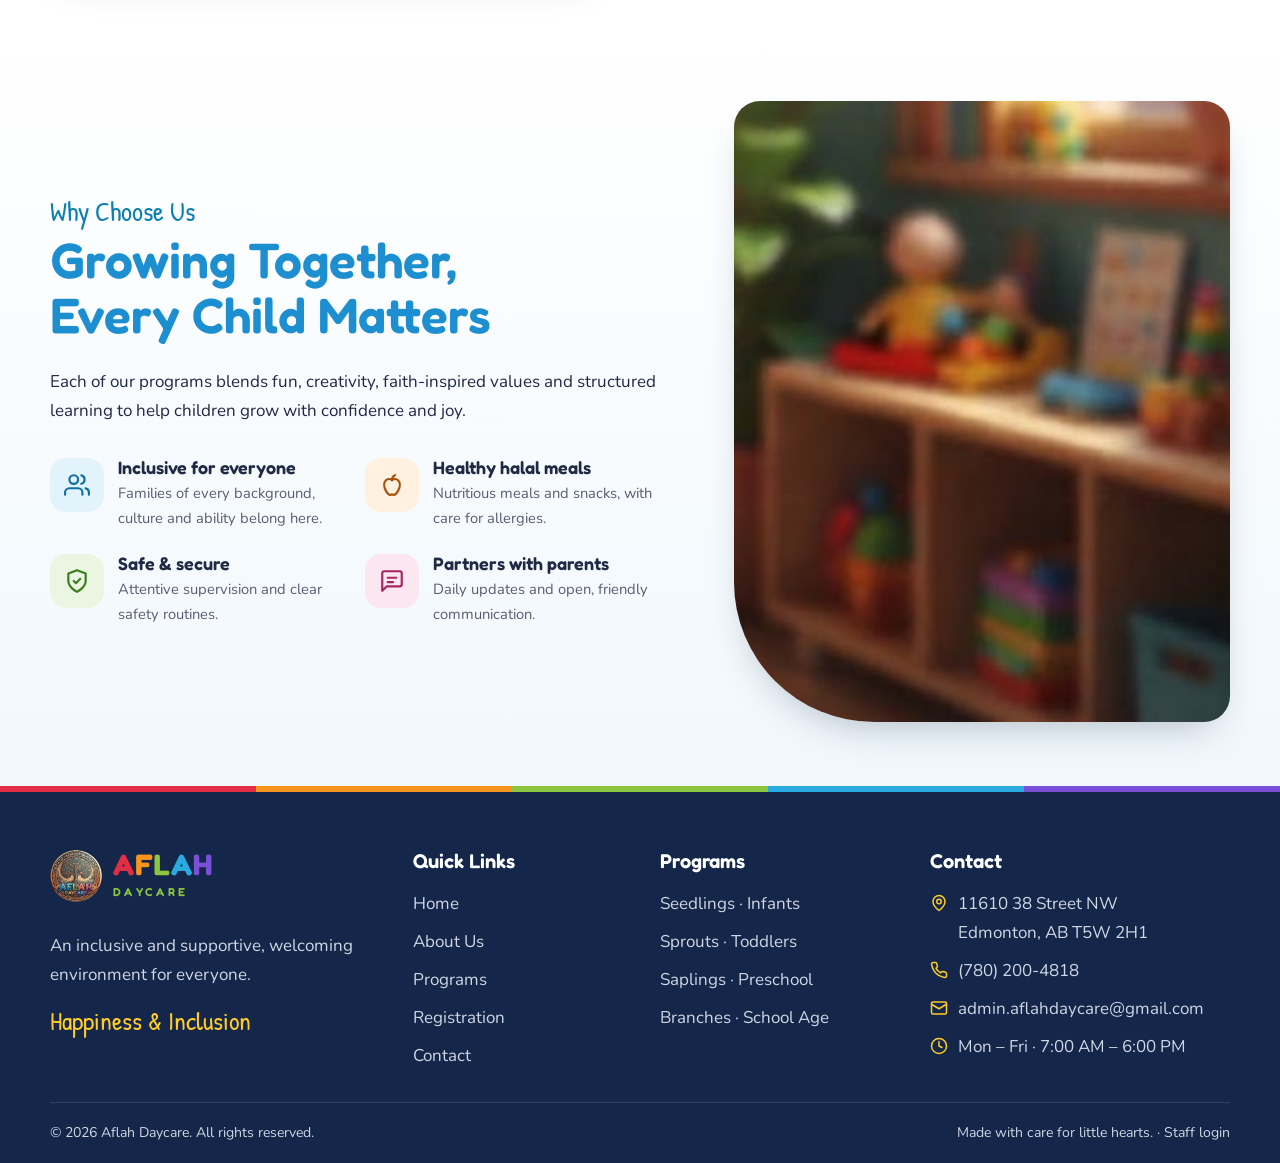
==== commit 3f27a00e: "Add the daycare's real phone number, email and address (780) 200-4818, admin.aflahdaycare@gmail.com " ====
--- a/index.html
+++ b/index.html
@@ -289,9 +289,9 @@
       <div>
         <h2>Contact</h2>
         <ul class="footer__contact">
-          <li><svg class="icon" viewBox="0 0 24 24" fill="none" stroke="currentColor" stroke-width="2" stroke-linecap="round" stroke-linejoin="round" aria-hidden="true" focusable="false"><path d="M20 10c0 6-8 12-8 12s-8-6-8-12a8 8 0 0 1 16 0z"/><circle cx="12" cy="10" r="3"/></svg><a href="https://www.google.com/maps/search/?api=1&query=123%20Maple%20Street%2C%20Your%20City%2C%20Province%20A1B%202C3" target="_blank" rel="noopener">123 Maple Street<br>Your City, Province A1B 2C3</a></li>
-          <li><svg class="icon" viewBox="0 0 24 24" fill="none" stroke="currentColor" stroke-width="2" stroke-linecap="round" stroke-linejoin="round" aria-hidden="true" focusable="false"><path d="M22 16.9v3a2 2 0 0 1-2.2 2 19.8 19.8 0 0 1-8.6-3.1 19.5 19.5 0 0 1-6-6A19.8 19.8 0 0 1 2.1 4.2 2 2 0 0 1 4.1 2h3a2 2 0 0 1 2 1.7c.1.9.4 1.8.7 2.7a2 2 0 0 1-.5 2.1L8 9.8a16 16 0 0 0 6 6l1.3-1.3a2 2 0 0 1 2.1-.4c.9.3 1.8.6 2.7.7a2 2 0 0 1 1.7 2z"/></svg><a href="tel:+15551234567">(555) 123-4567</a></li>
-          <li><svg class="icon" viewBox="0 0 24 24" fill="none" stroke="currentColor" stroke-width="2" stroke-linecap="round" stroke-linejoin="round" aria-hidden="true" focusable="false"><rect x="2" y="4" width="20" height="16" rx="2"/><path d="m22 7-10 6L2 7"/></svg><a href="mailto:registration@aflahdaycare.com">registration@aflahdaycare.com</a></li>
+          <li><svg class="icon" viewBox="0 0 24 24" fill="none" stroke="currentColor" stroke-width="2" stroke-linecap="round" stroke-linejoin="round" aria-hidden="true" focusable="false"><path d="M20 10c0 6-8 12-8 12s-8-6-8-12a8 8 0 0 1 16 0z"/><circle cx="12" cy="10" r="3"/></svg><a href="https://www.google.com/maps/search/?api=1&query=11610%2038%20Street%20NW%2C%20Edmonton%2C%20AB%20T5W%202H1" target="_blank" rel="noopener">11610 38 Street NW<br>Edmonton, AB T5W&nbsp;2H1</a></li>
+          <li><svg class="icon" viewBox="0 0 24 24" fill="none" stroke="currentColor" stroke-width="2" stroke-linecap="round" stroke-linejoin="round" aria-hidden="true" focusable="false"><path d="M22 16.9v3a2 2 0 0 1-2.2 2 19.8 19.8 0 0 1-8.6-3.1 19.5 19.5 0 0 1-6-6A19.8 19.8 0 0 1 2.1 4.2 2 2 0 0 1 4.1 2h3a2 2 0 0 1 2 1.7c.1.9.4 1.8.7 2.7a2 2 0 0 1-.5 2.1L8 9.8a16 16 0 0 0 6 6l1.3-1.3a2 2 0 0 1 2.1-.4c.9.3 1.8.6 2.7.7a2 2 0 0 1 1.7 2z"/></svg><a href="tel:+17802004818">(780) 200-4818</a></li>
+          <li><svg class="icon" viewBox="0 0 24 24" fill="none" stroke="currentColor" stroke-width="2" stroke-linecap="round" stroke-linejoin="round" aria-hidden="true" focusable="false"><rect x="2" y="4" width="20" height="16" rx="2"/><path d="m22 7-10 6L2 7"/></svg><a href="mailto:admin.aflahdaycare@gmail.com">admin.aflahdaycare@<wbr>gmail.com</a></li>
           <li><svg class="icon" viewBox="0 0 24 24" fill="none" stroke="currentColor" stroke-width="2" stroke-linecap="round" stroke-linejoin="round" aria-hidden="true" focusable="false"><circle cx="12" cy="12" r="10"/><path d="M12 6v6l4 2"/></svg><span>Mon – Fri · 7:00 AM – 6:00 PM</span></li>
         </ul>
       </div>
--- a/assets/css/styles.css
+++ b/assets/css/styles.css
@@ -1638,6 +1638,17 @@
   color: #a3202f;
 }
 
+.form-status a {
+  color: inherit;
+  font-weight: 700;
+  overflow-wrap: anywhere;
+}
+
+/* Focused by script so screen readers announce it; no ring needed */
+.form-status:focus {
+  outline: none;
+}
+
 /* Contact page
    ========================================================================== */
 
@@ -1671,7 +1682,7 @@
 .contact-card a {
   font-weight: 500;
   color: var(--c-ink);
-  overflow-wrap: anywhere;
+  overflow-wrap: break-word;
 }
 
 .contact-layout {
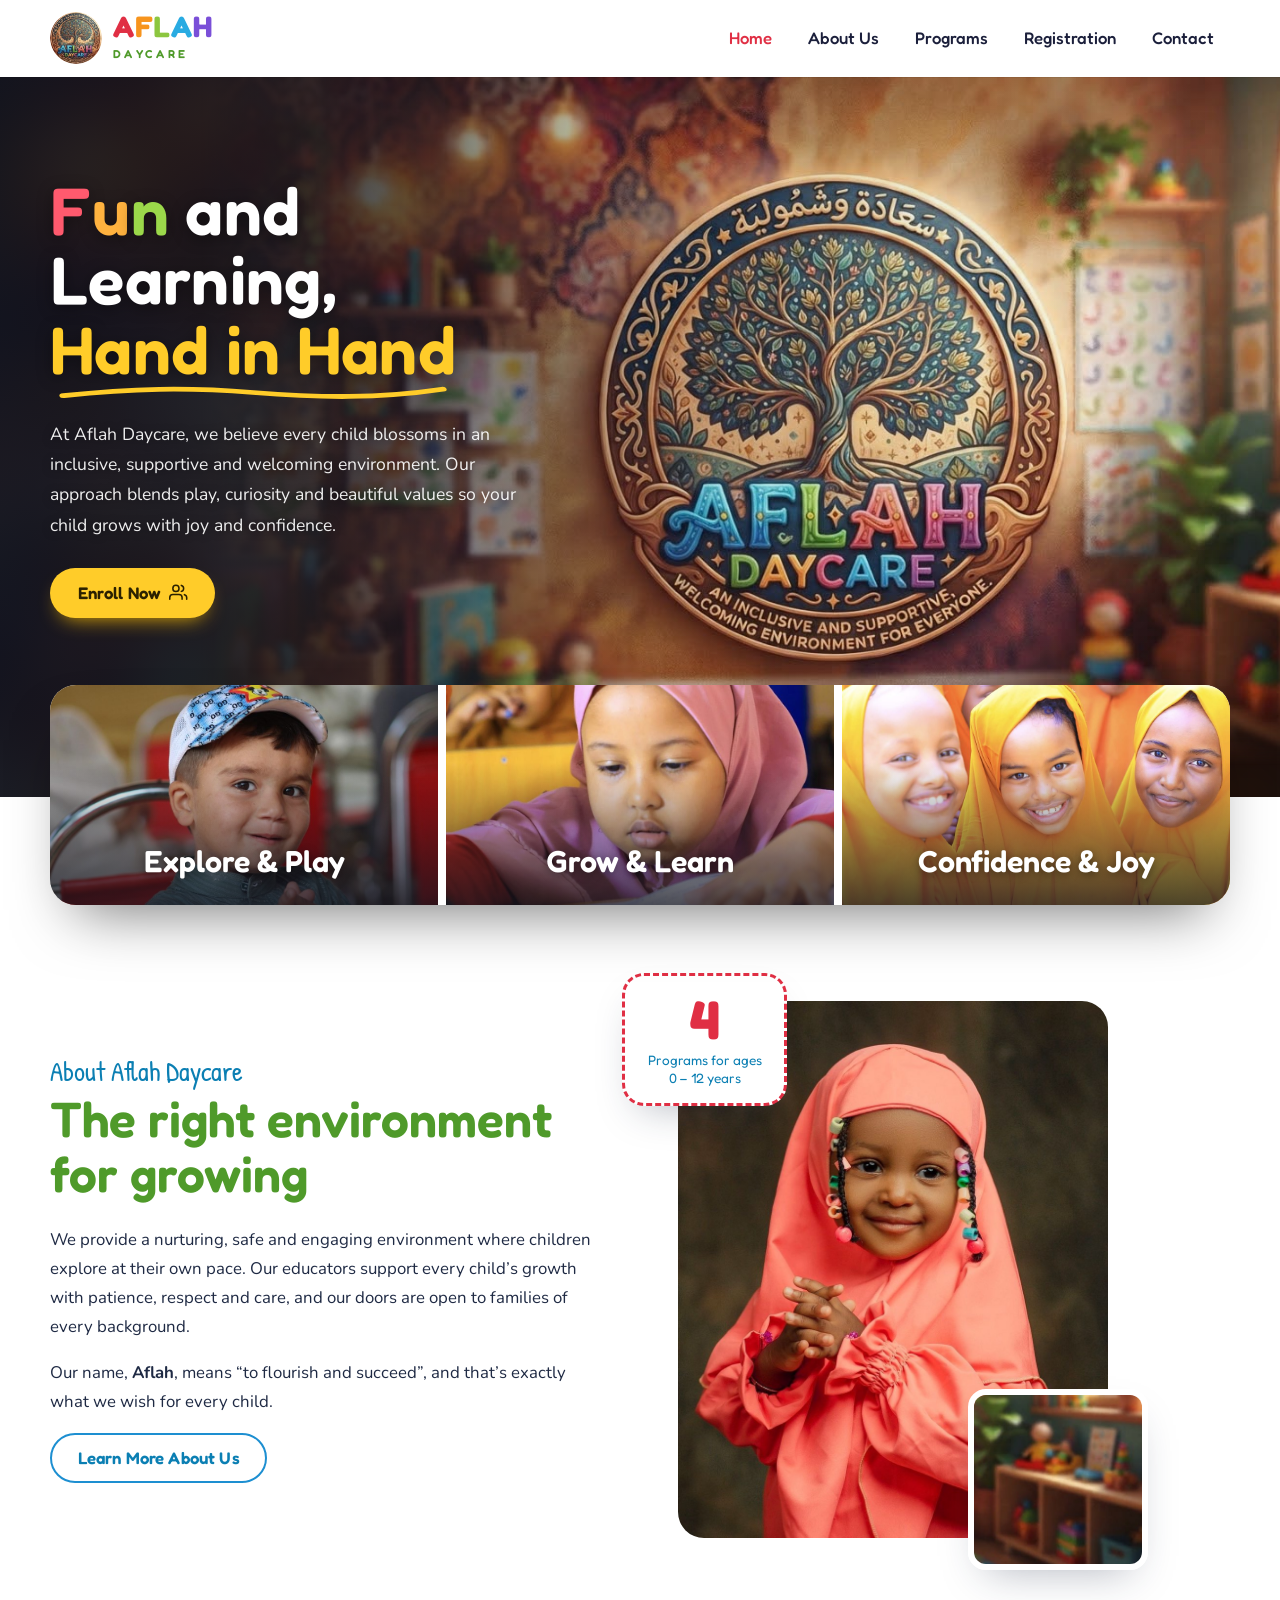
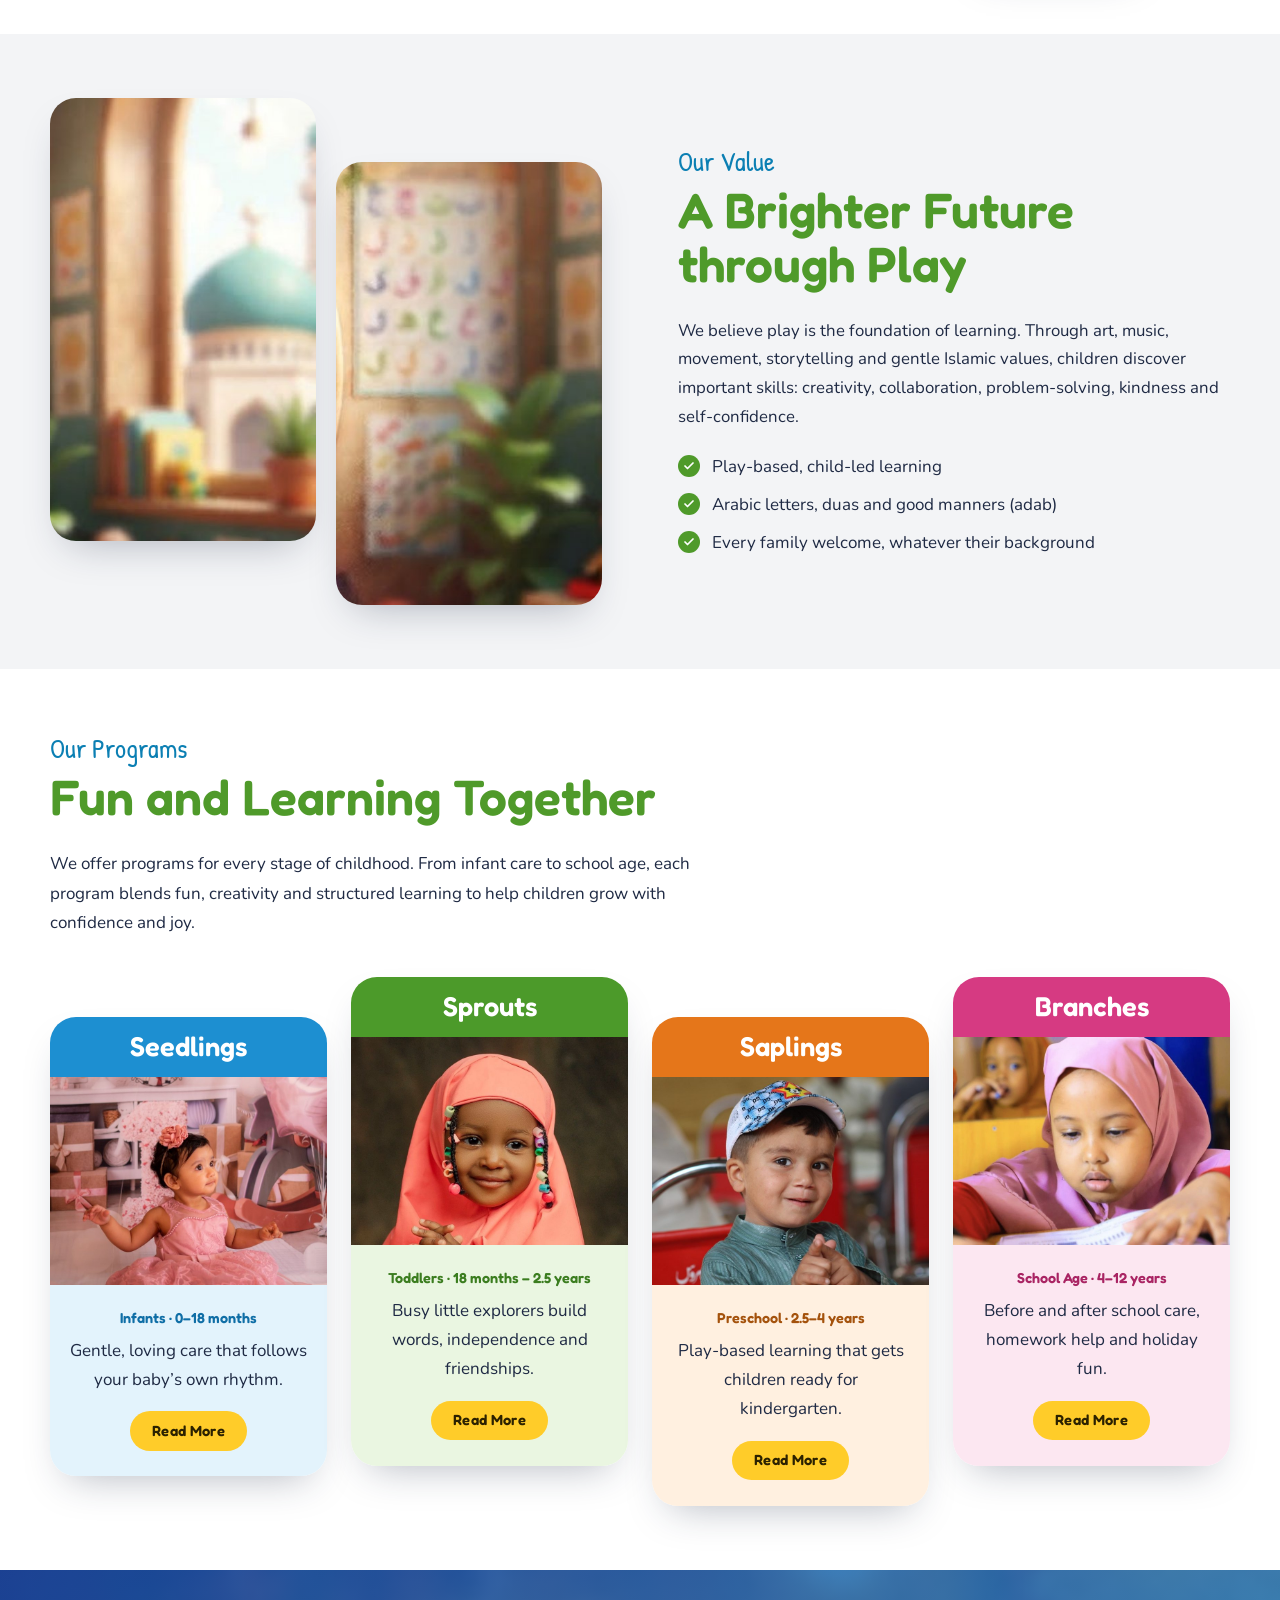
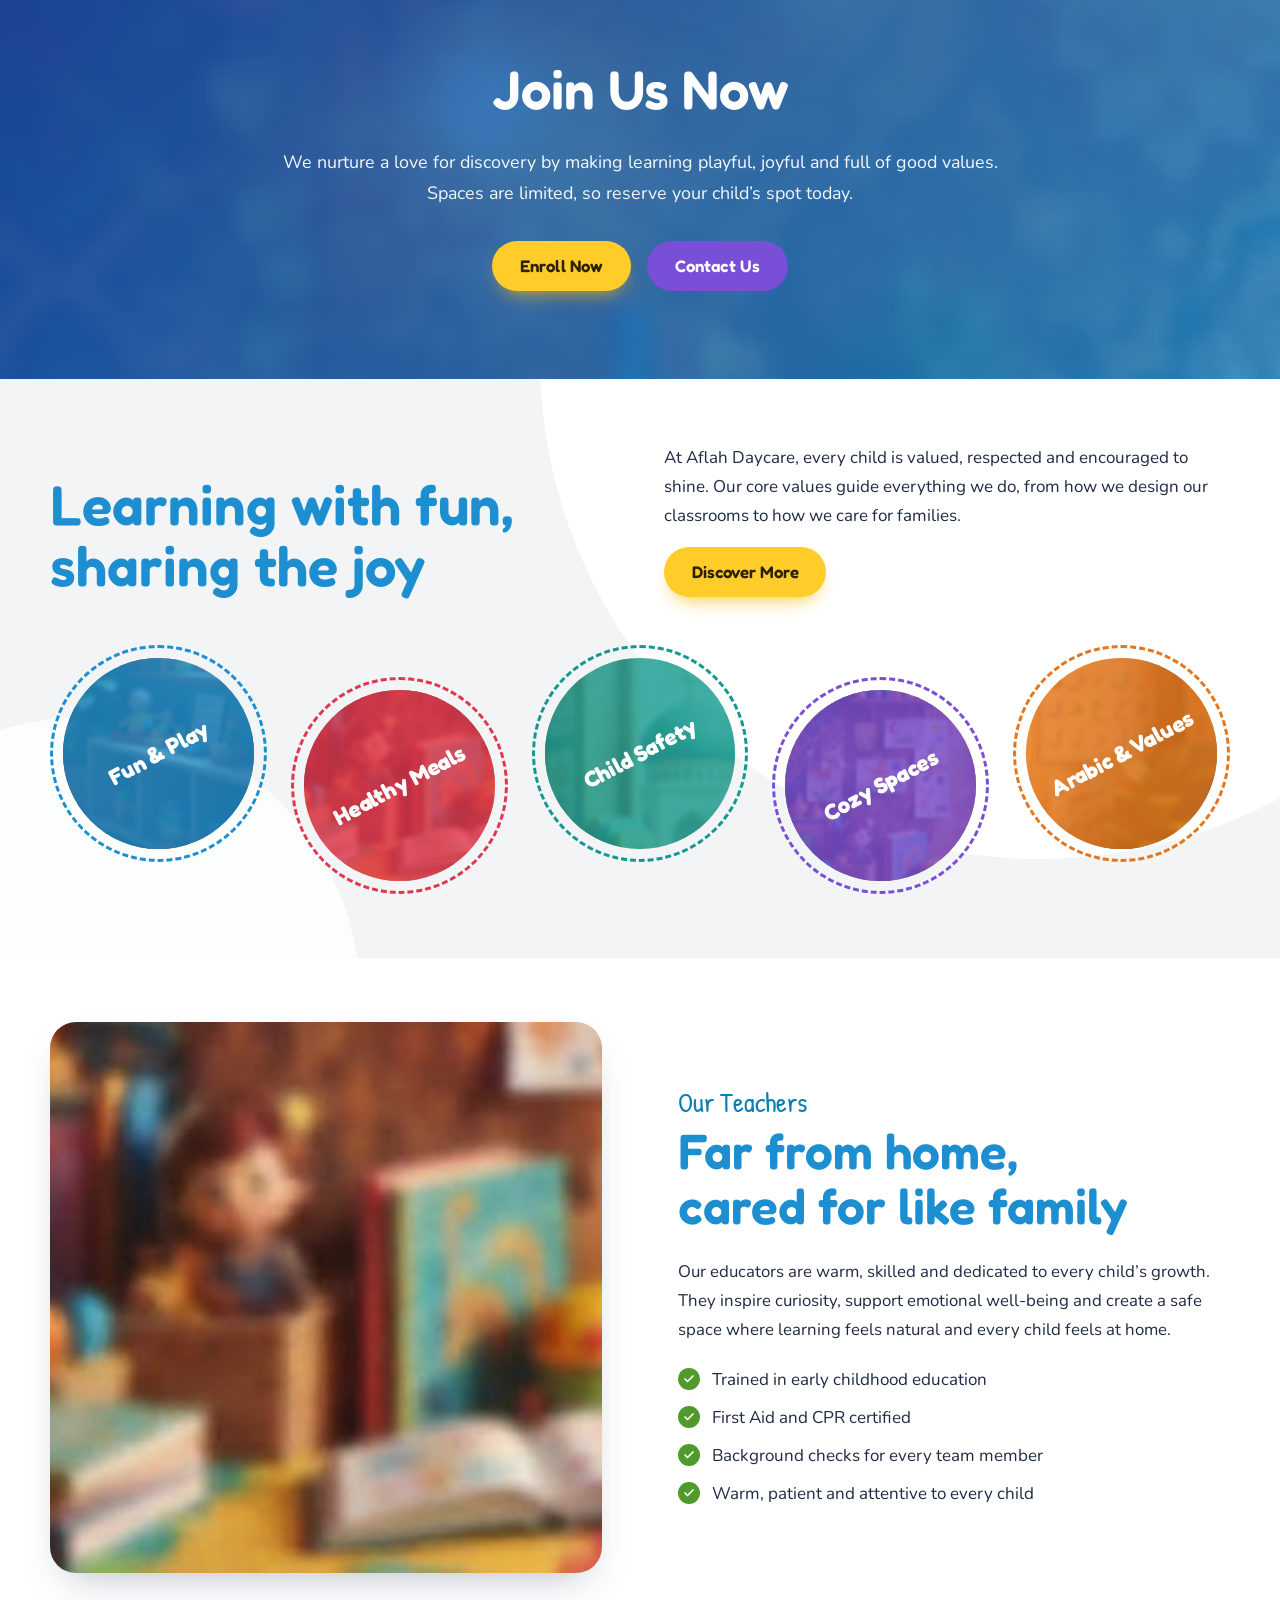
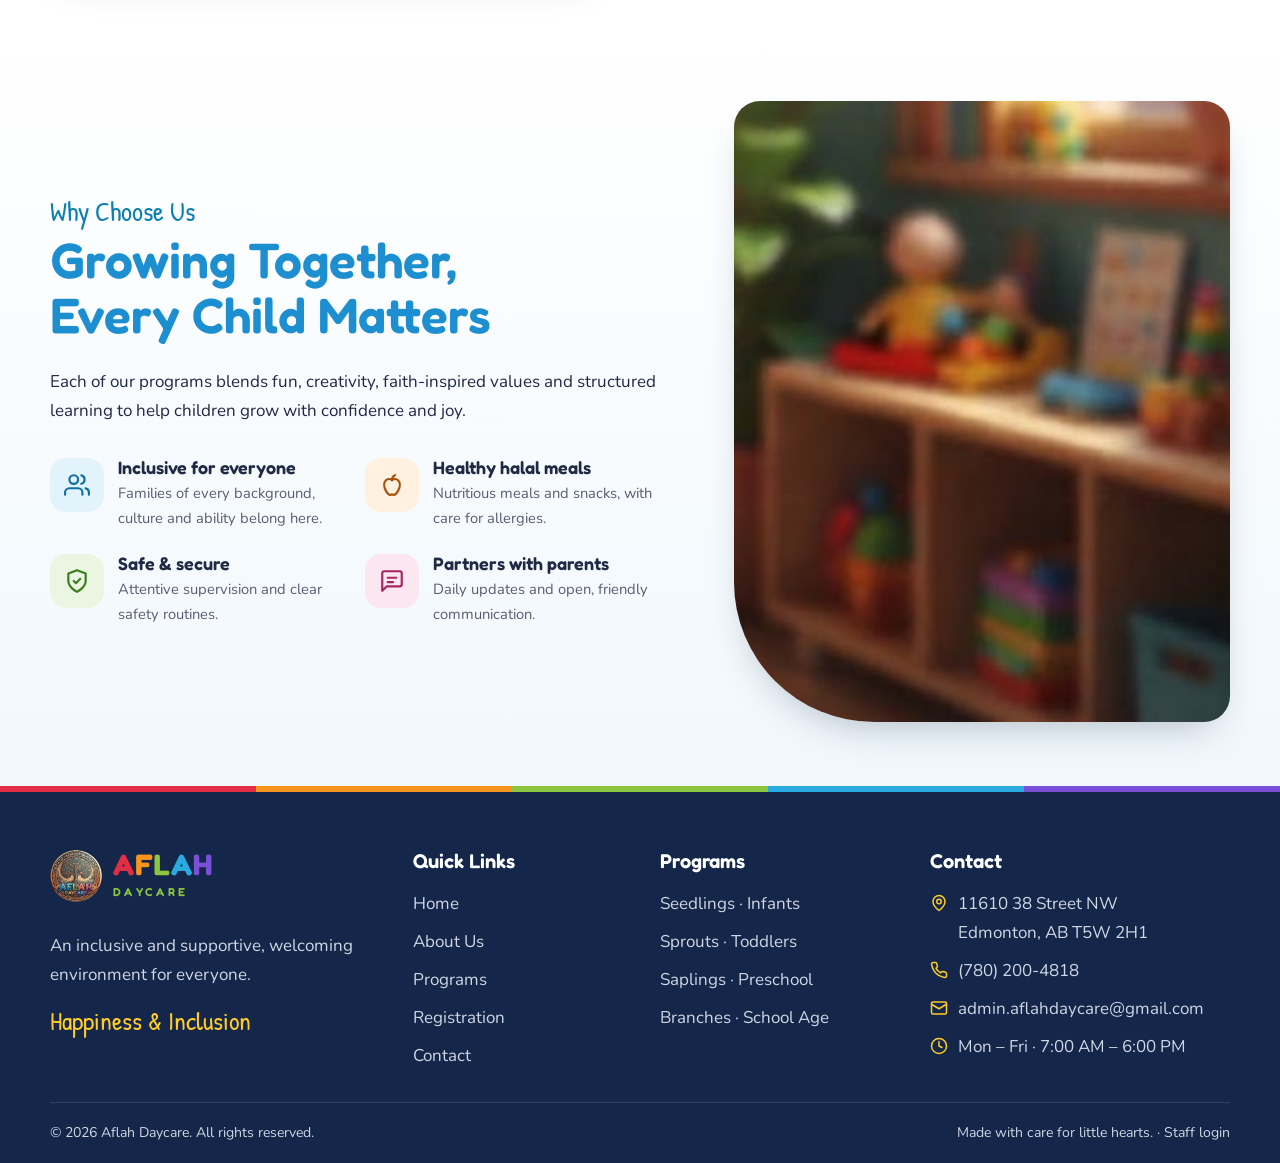
==== commit 794d8b4f: "Seedlings: care from 0–18 months The infant program now starts at birth, so the site's overall age r" ====
--- a/index.html
+++ b/index.html
@@ -55,7 +55,7 @@
           </div>
         </div>
         <ul class="hero__facts">
-          <li class="c-green"><span class="hero__fact-icon" aria-hidden="true"><svg class="icon" viewBox="0 0 24 24" fill="none" stroke="currentColor" stroke-width="2" stroke-linecap="round" stroke-linejoin="round" aria-hidden="true" focusable="false"><path d="M7 20h10"/><path d="M12 20v-8"/><path d="M12 12c0-4 3-7 8-7 0 4-3 7-8 7z"/><path d="M12 12C12 8.5 9.5 6 5 6c0 3.5 2.5 6 7 6z"/></svg></span><span><strong>6 months – 12 years</strong>Four caring programs</span></li>
+          <li class="c-green"><span class="hero__fact-icon" aria-hidden="true"><svg class="icon" viewBox="0 0 24 24" fill="none" stroke="currentColor" stroke-width="2" stroke-linecap="round" stroke-linejoin="round" aria-hidden="true" focusable="false"><path d="M7 20h10"/><path d="M12 20v-8"/><path d="M12 12c0-4 3-7 8-7 0 4-3 7-8 7z"/><path d="M12 12C12 8.5 9.5 6 5 6c0 3.5 2.5 6 7 6z"/></svg></span><span><strong>0 – 12 years</strong>Four caring programs</span></li>
           <li class="c-blue"><span class="hero__fact-icon" aria-hidden="true"><svg class="icon" viewBox="0 0 24 24" fill="none" stroke="currentColor" stroke-width="2" stroke-linecap="round" stroke-linejoin="round" aria-hidden="true" focusable="false"><circle cx="12" cy="12" r="10"/><path d="M12 6v6l4 2"/></svg></span><span><strong>Monday – Friday</strong>7:00 AM – 6:00 PM</span></li>
           <li class="c-orange"><span class="hero__fact-icon" aria-hidden="true"><svg class="icon" viewBox="0 0 24 24" fill="none" stroke="currentColor" stroke-width="2" stroke-linecap="round" stroke-linejoin="round" aria-hidden="true" focusable="false"><path d="M12 7.5c-1.6-1.1-4.2-1.3-5.8.3-2 2-1.8 6 .1 9.4 1.2 2.2 2.9 4.4 4.6 3.8.6-.2.7-.4 1.1-.4s.5.2 1.1.4c1.7.6 3.4-1.6 4.6-3.8 1.9-3.4 2.1-7.4.1-9.4-1.6-1.6-4.2-1.4-5.8-.3z"/><path d="M12 7.5c0-2 .8-3.6 2.8-4.5"/></svg></span><span><strong>Healthy halal meals</strong>Breakfast, lunch &amp; snacks</span></li>
         </ul>
@@ -85,7 +85,7 @@
             <img class="photo-stack__main" src="assets/images/girl-coral-4x5.jpg" alt="A smiling little girl in a coral dress and hijab" width="880" height="1100" loading="lazy" decoding="async">
             <div class="badge">
               <span class="badge__num" data-count="4">4</span>
-              <span class="badge__label">Programs for ages<br>6 months – 12 years</span>
+              <span class="badge__label">Programs for ages<br>0 – 12 years</span>
             </div>
             <img class="photo-stack__small" src="assets/images/toys.jpg" alt="" width="400" height="424" loading="lazy" decoding="async">
           </div>
@@ -124,7 +124,7 @@
             <h3 class="class-card__title">Seedlings</h3>
             <img class="class-card__img" src="assets/images/baby-pink-4x3.jpg" alt="" width="400" height="300" loading="lazy" decoding="async">
             <div class="class-card__body">
-              <p class="class-card__age">Infants · 6–18 months</p>
+              <p class="class-card__age">Infants · 0–18 months</p>
               <p>Gentle, loving care that follows your baby’s own rhythm.</p>
               <a class="btn btn--small" href="programs.html#seedlings">Read More<span class="visually-hidden"> about Seedlings</span></a>
             </div>
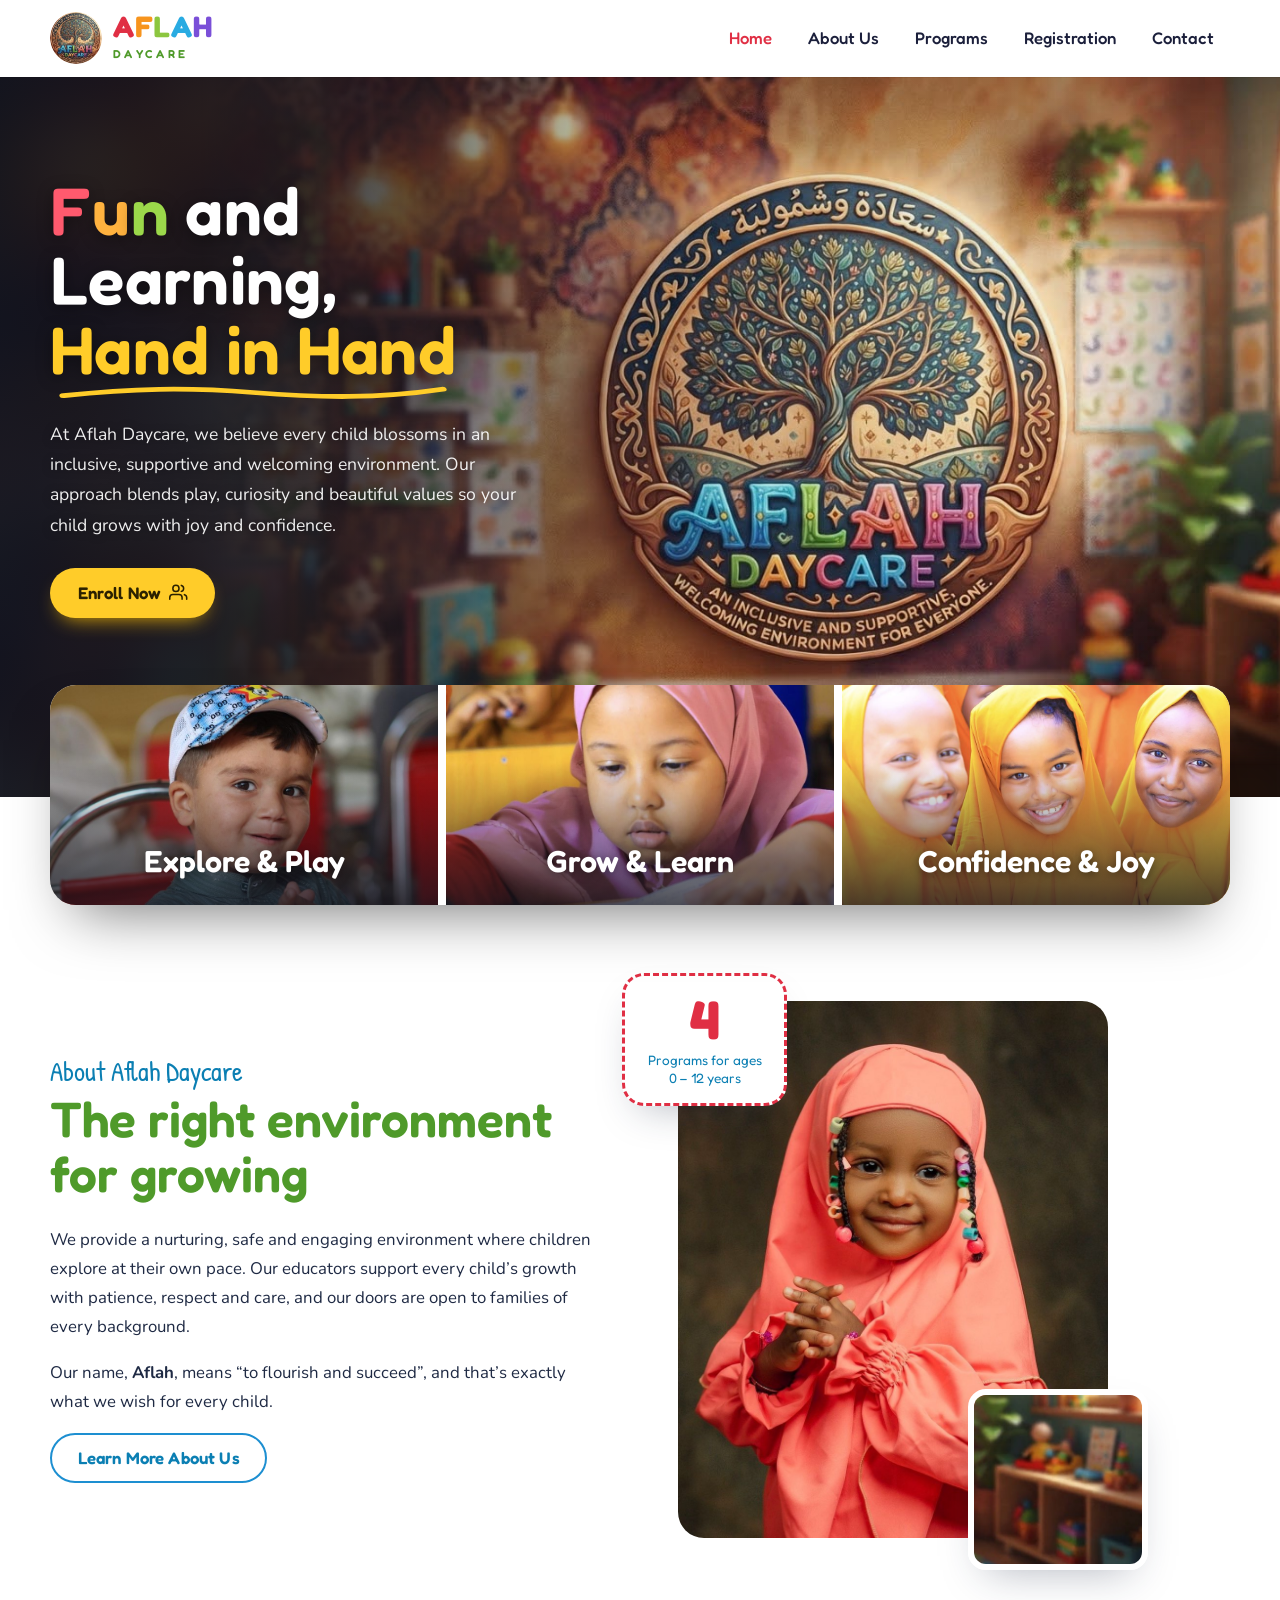
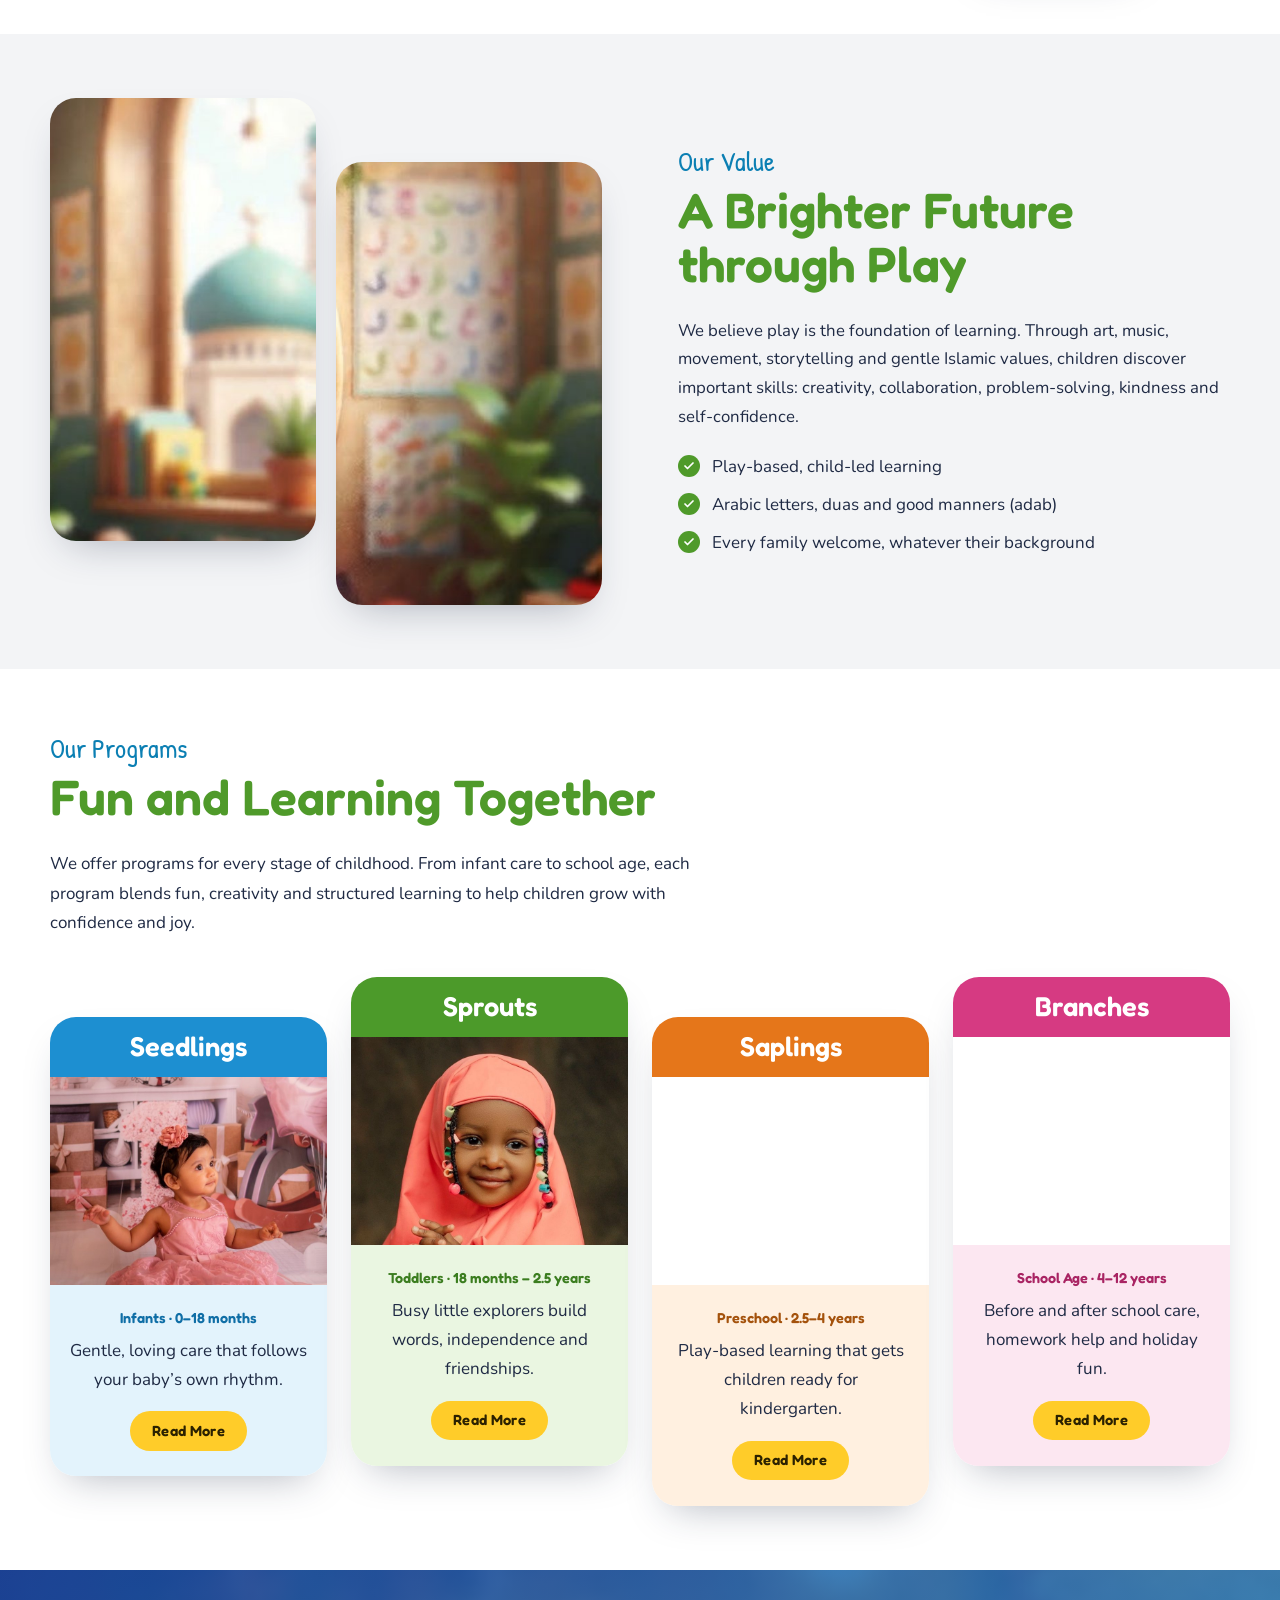
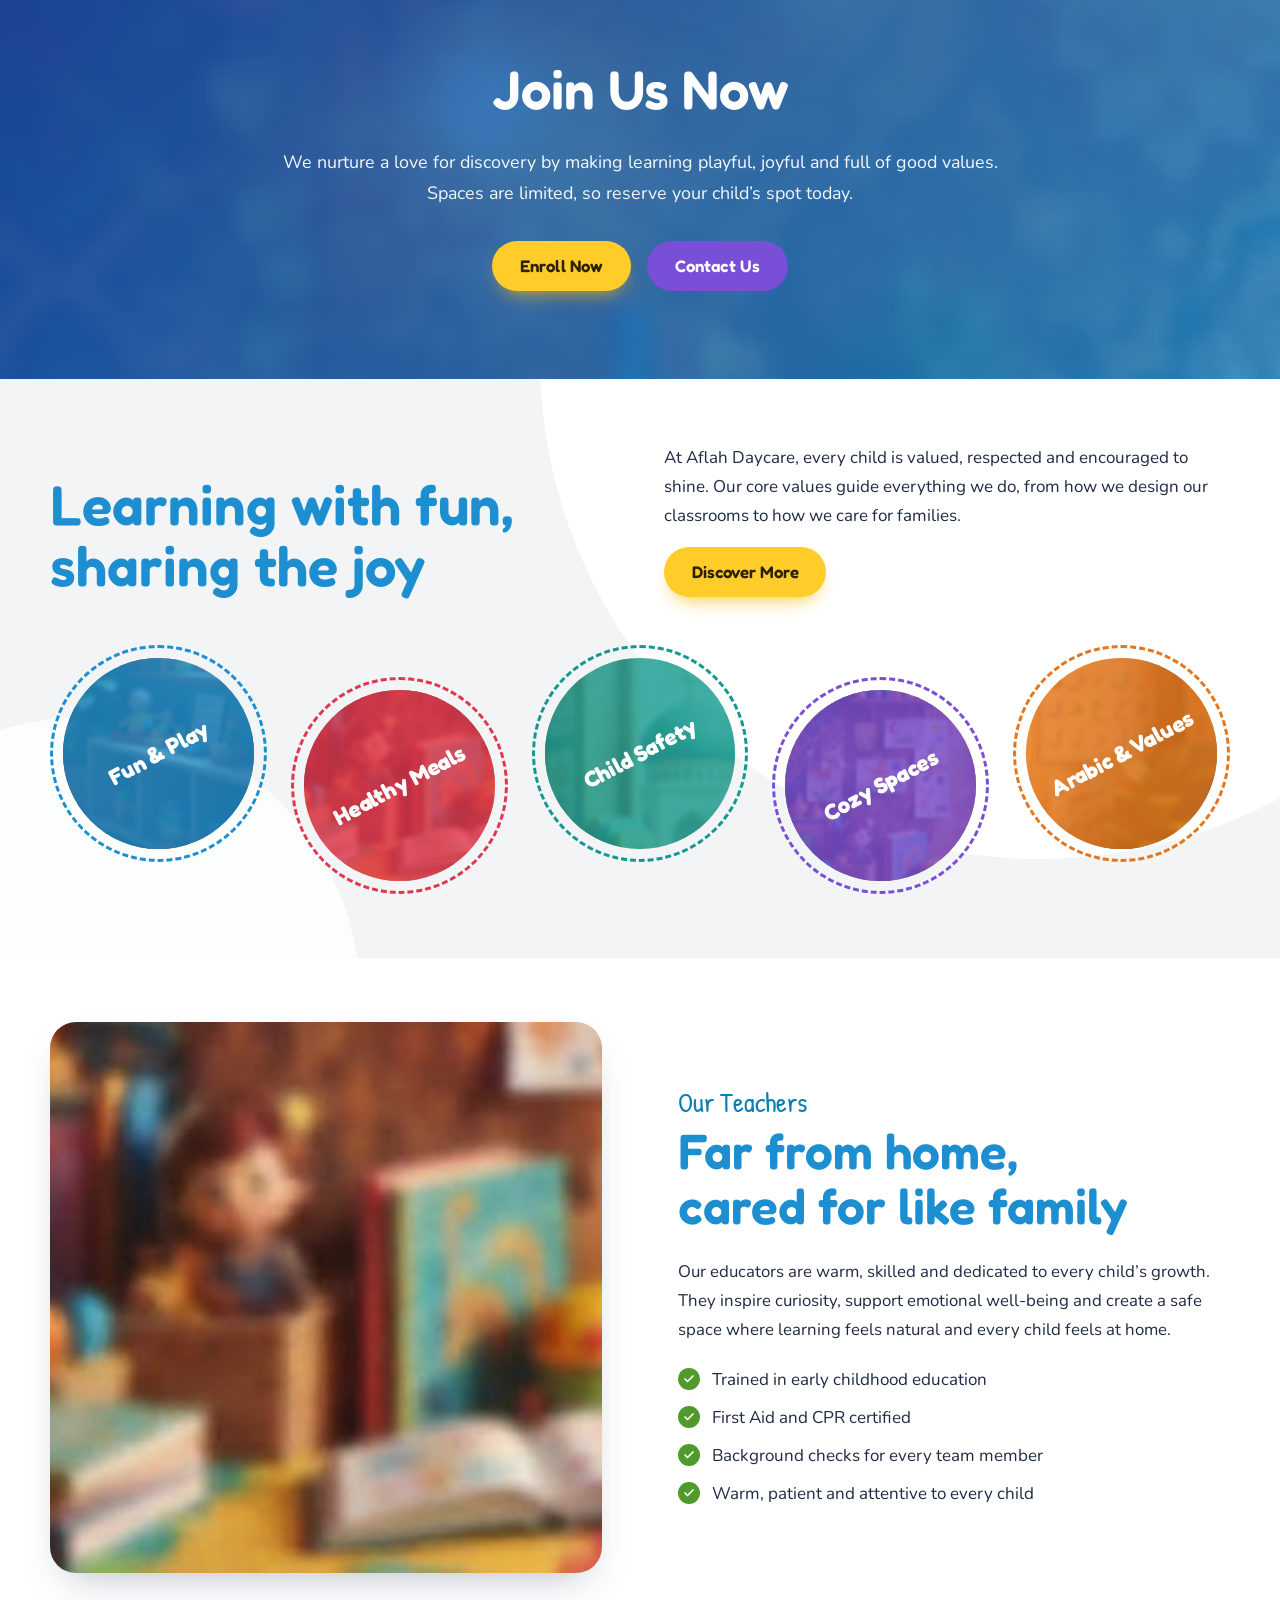
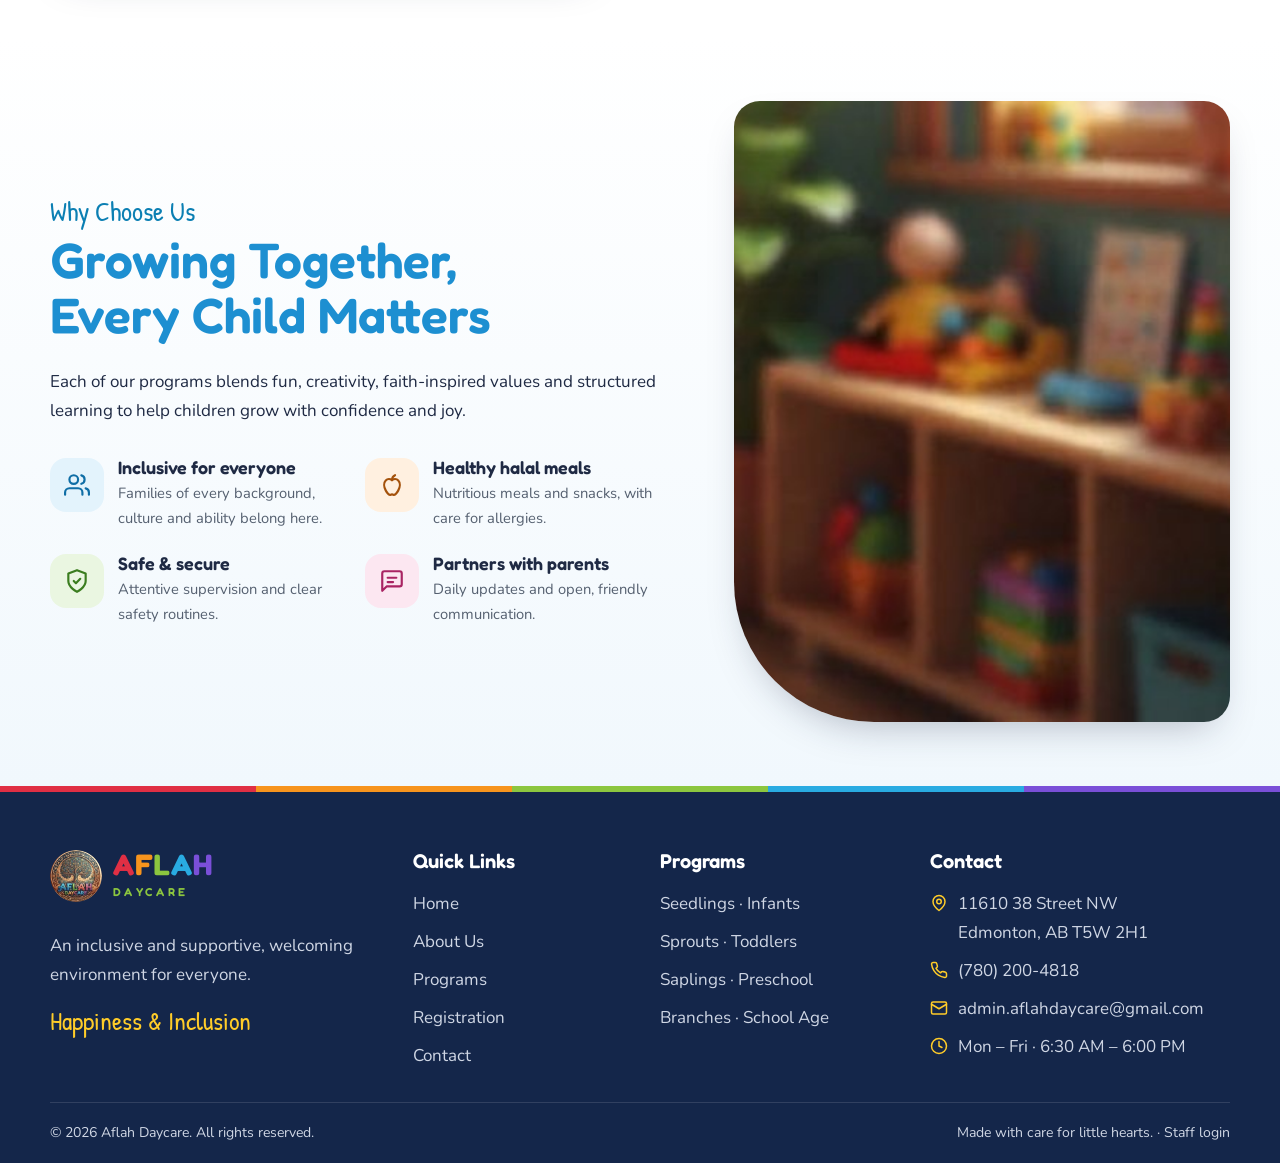
==== commit bdb44c51: "Opening hours: 6:30 AM – 6:00 PM Updates the footer, home page, contact page, registration FAQ and t" ====
--- a/index.html
+++ b/index.html
@@ -56,7 +56,7 @@
         </div>
         <ul class="hero__facts">
           <li class="c-green"><span class="hero__fact-icon" aria-hidden="true"><svg class="icon" viewBox="0 0 24 24" fill="none" stroke="currentColor" stroke-width="2" stroke-linecap="round" stroke-linejoin="round" aria-hidden="true" focusable="false"><path d="M7 20h10"/><path d="M12 20v-8"/><path d="M12 12c0-4 3-7 8-7 0 4-3 7-8 7z"/><path d="M12 12C12 8.5 9.5 6 5 6c0 3.5 2.5 6 7 6z"/></svg></span><span><strong>0 – 12 years</strong>Four caring programs</span></li>
-          <li class="c-blue"><span class="hero__fact-icon" aria-hidden="true"><svg class="icon" viewBox="0 0 24 24" fill="none" stroke="currentColor" stroke-width="2" stroke-linecap="round" stroke-linejoin="round" aria-hidden="true" focusable="false"><circle cx="12" cy="12" r="10"/><path d="M12 6v6l4 2"/></svg></span><span><strong>Monday – Friday</strong>7:00 AM – 6:00 PM</span></li>
+          <li class="c-blue"><span class="hero__fact-icon" aria-hidden="true"><svg class="icon" viewBox="0 0 24 24" fill="none" stroke="currentColor" stroke-width="2" stroke-linecap="round" stroke-linejoin="round" aria-hidden="true" focusable="false"><circle cx="12" cy="12" r="10"/><path d="M12 6v6l4 2"/></svg></span><span><strong>Monday – Friday</strong>6:30 AM – 6:00 PM</span></li>
           <li class="c-orange"><span class="hero__fact-icon" aria-hidden="true"><svg class="icon" viewBox="0 0 24 24" fill="none" stroke="currentColor" stroke-width="2" stroke-linecap="round" stroke-linejoin="round" aria-hidden="true" focusable="false"><path d="M12 7.5c-1.6-1.1-4.2-1.3-5.8.3-2 2-1.8 6 .1 9.4 1.2 2.2 2.9 4.4 4.6 3.8.6-.2.7-.4 1.1-.4s.5.2 1.1.4c1.7.6 3.4-1.6 4.6-3.8 1.9-3.4 2.1-7.4.1-9.4-1.6-1.6-4.2-1.4-5.8-.3z"/><path d="M12 7.5c0-2 .8-3.6 2.8-4.5"/></svg></span><span><strong>Healthy halal meals</strong>Breakfast, lunch &amp; snacks</span></li>
         </ul>
         <div class="hero__confetti" aria-hidden="true"><span></span><span></span><span></span><span></span><span></span><span></span></div>
@@ -292,7 +292,7 @@
           <li><svg class="icon" viewBox="0 0 24 24" fill="none" stroke="currentColor" stroke-width="2" stroke-linecap="round" stroke-linejoin="round" aria-hidden="true" focusable="false"><path d="M20 10c0 6-8 12-8 12s-8-6-8-12a8 8 0 0 1 16 0z"/><circle cx="12" cy="10" r="3"/></svg><a href="https://www.google.com/maps/search/?api=1&query=11610%2038%20Street%20NW%2C%20Edmonton%2C%20AB%20T5W%202H1" target="_blank" rel="noopener">11610 38 Street NW<br>Edmonton, AB T5W&nbsp;2H1</a></li>
           <li><svg class="icon" viewBox="0 0 24 24" fill="none" stroke="currentColor" stroke-width="2" stroke-linecap="round" stroke-linejoin="round" aria-hidden="true" focusable="false"><path d="M22 16.9v3a2 2 0 0 1-2.2 2 19.8 19.8 0 0 1-8.6-3.1 19.5 19.5 0 0 1-6-6A19.8 19.8 0 0 1 2.1 4.2 2 2 0 0 1 4.1 2h3a2 2 0 0 1 2 1.7c.1.9.4 1.8.7 2.7a2 2 0 0 1-.5 2.1L8 9.8a16 16 0 0 0 6 6l1.3-1.3a2 2 0 0 1 2.1-.4c.9.3 1.8.6 2.7.7a2 2 0 0 1 1.7 2z"/></svg><a href="tel:+17802004818">(780) 200-4818</a></li>
           <li><svg class="icon" viewBox="0 0 24 24" fill="none" stroke="currentColor" stroke-width="2" stroke-linecap="round" stroke-linejoin="round" aria-hidden="true" focusable="false"><rect x="2" y="4" width="20" height="16" rx="2"/><path d="m22 7-10 6L2 7"/></svg><a href="mailto:admin.aflahdaycare@gmail.com">admin.aflahdaycare@<wbr>gmail.com</a></li>
-          <li><svg class="icon" viewBox="0 0 24 24" fill="none" stroke="currentColor" stroke-width="2" stroke-linecap="round" stroke-linejoin="round" aria-hidden="true" focusable="false"><circle cx="12" cy="12" r="10"/><path d="M12 6v6l4 2"/></svg><span>Mon – Fri · 7:00 AM – 6:00 PM</span></li>
+          <li><svg class="icon" viewBox="0 0 24 24" fill="none" stroke="currentColor" stroke-width="2" stroke-linecap="round" stroke-linejoin="round" aria-hidden="true" focusable="false"><circle cx="12" cy="12" r="10"/><path d="M12 6v6l4 2"/></svg><span>Mon – Fri · 6:30 AM – 6:00 PM</span></li>
         </ul>
       </div>
     </div>
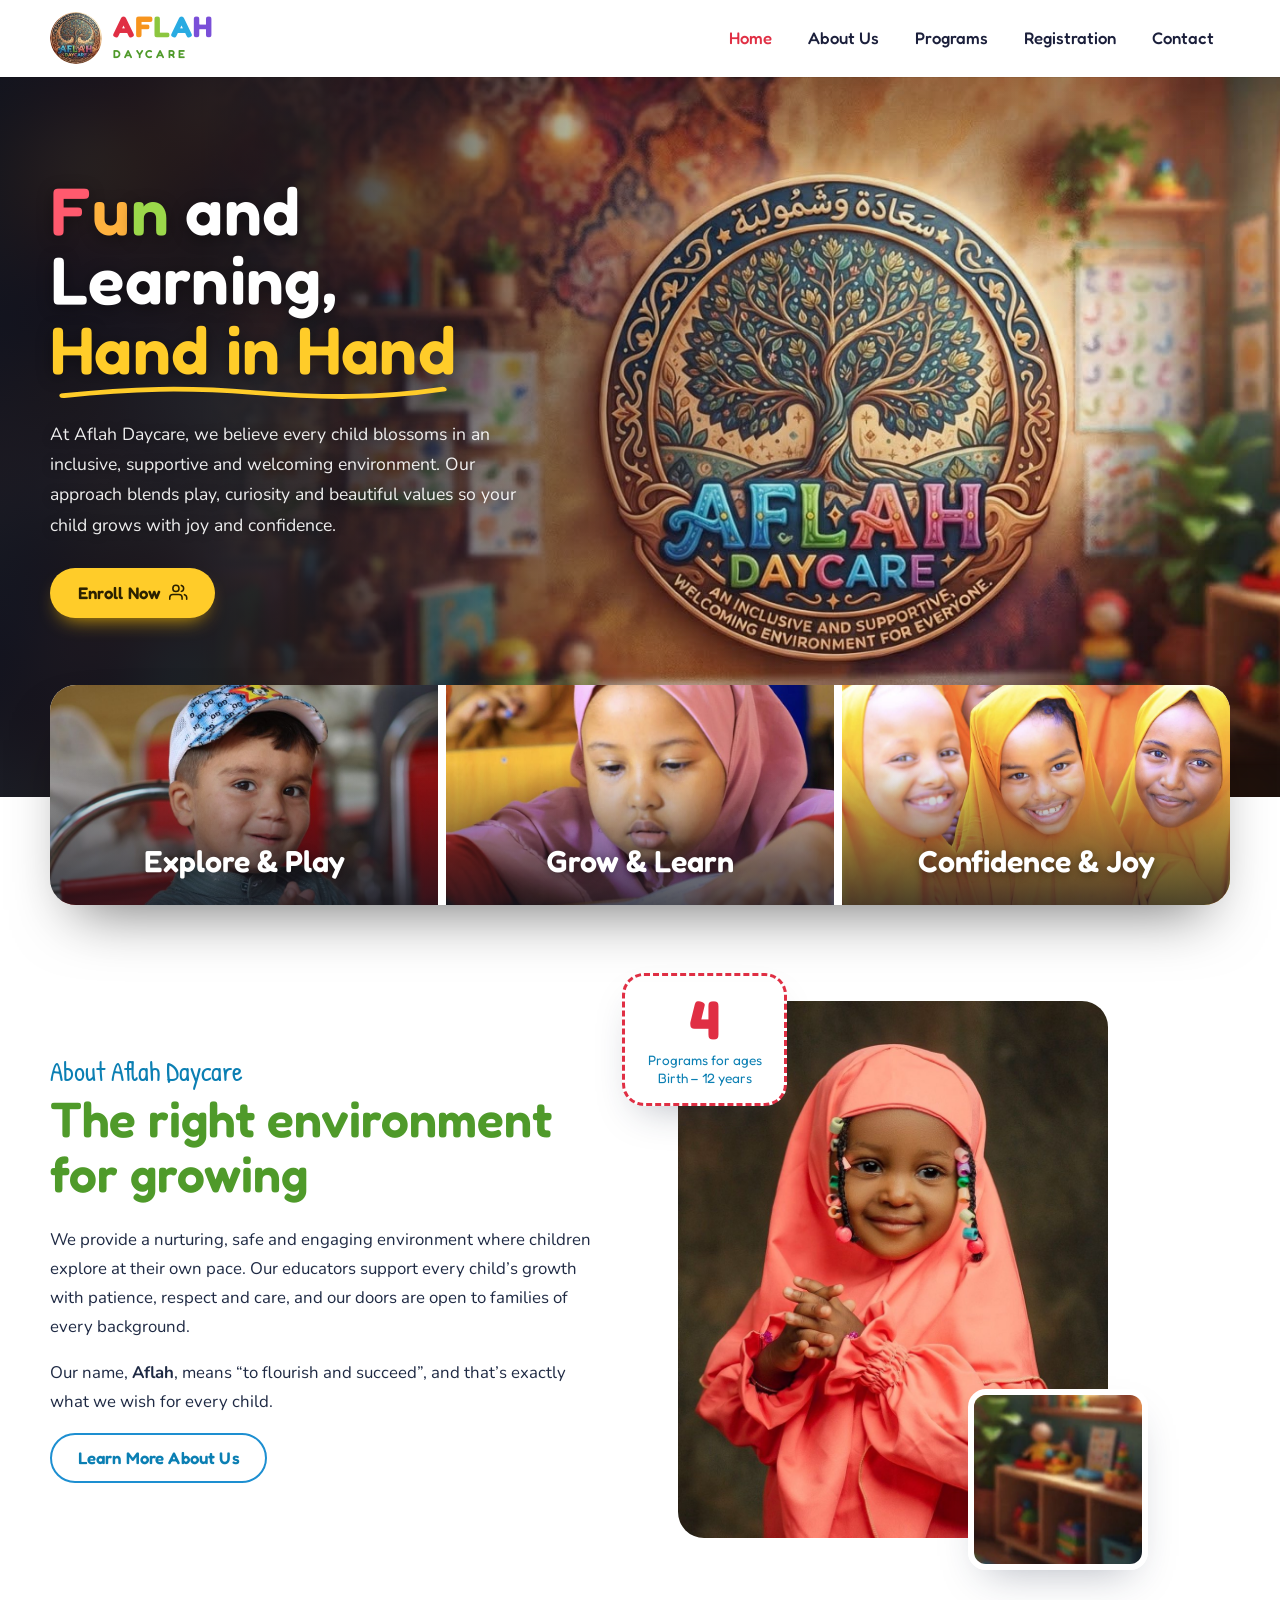
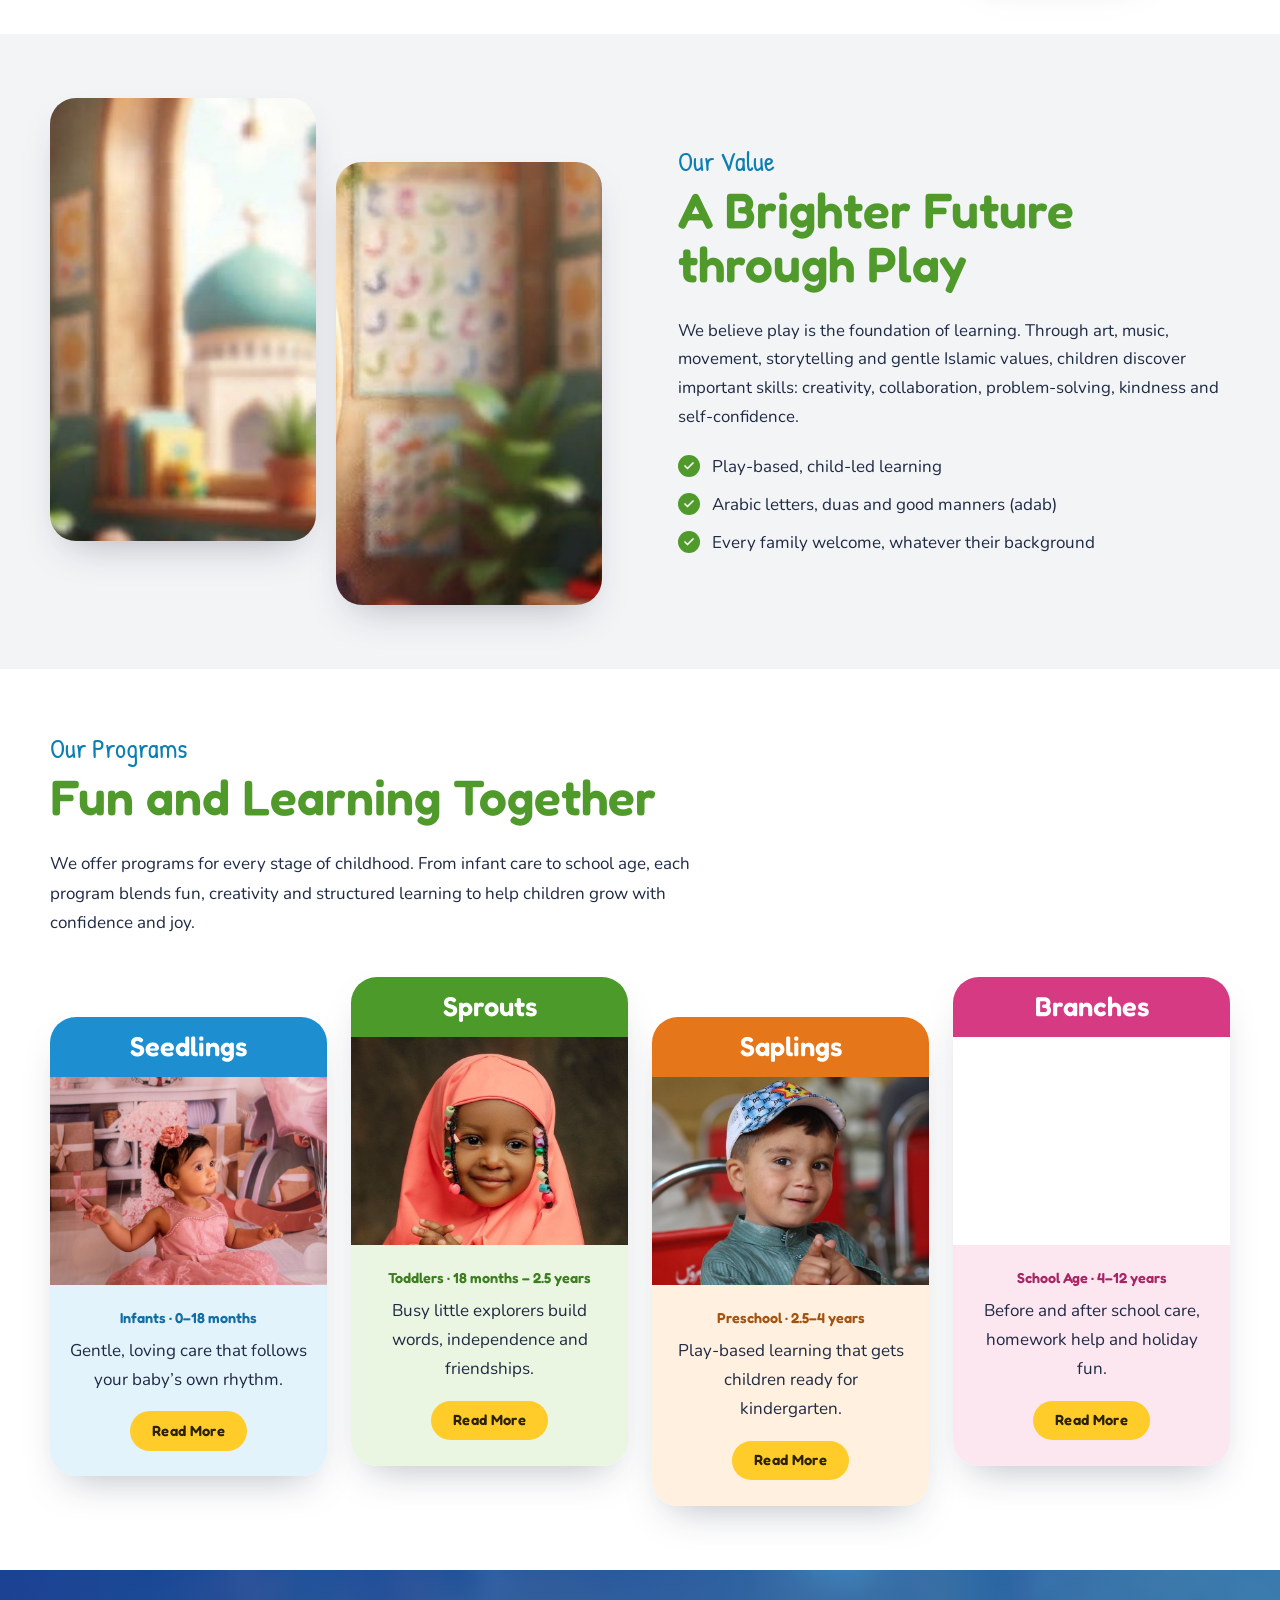
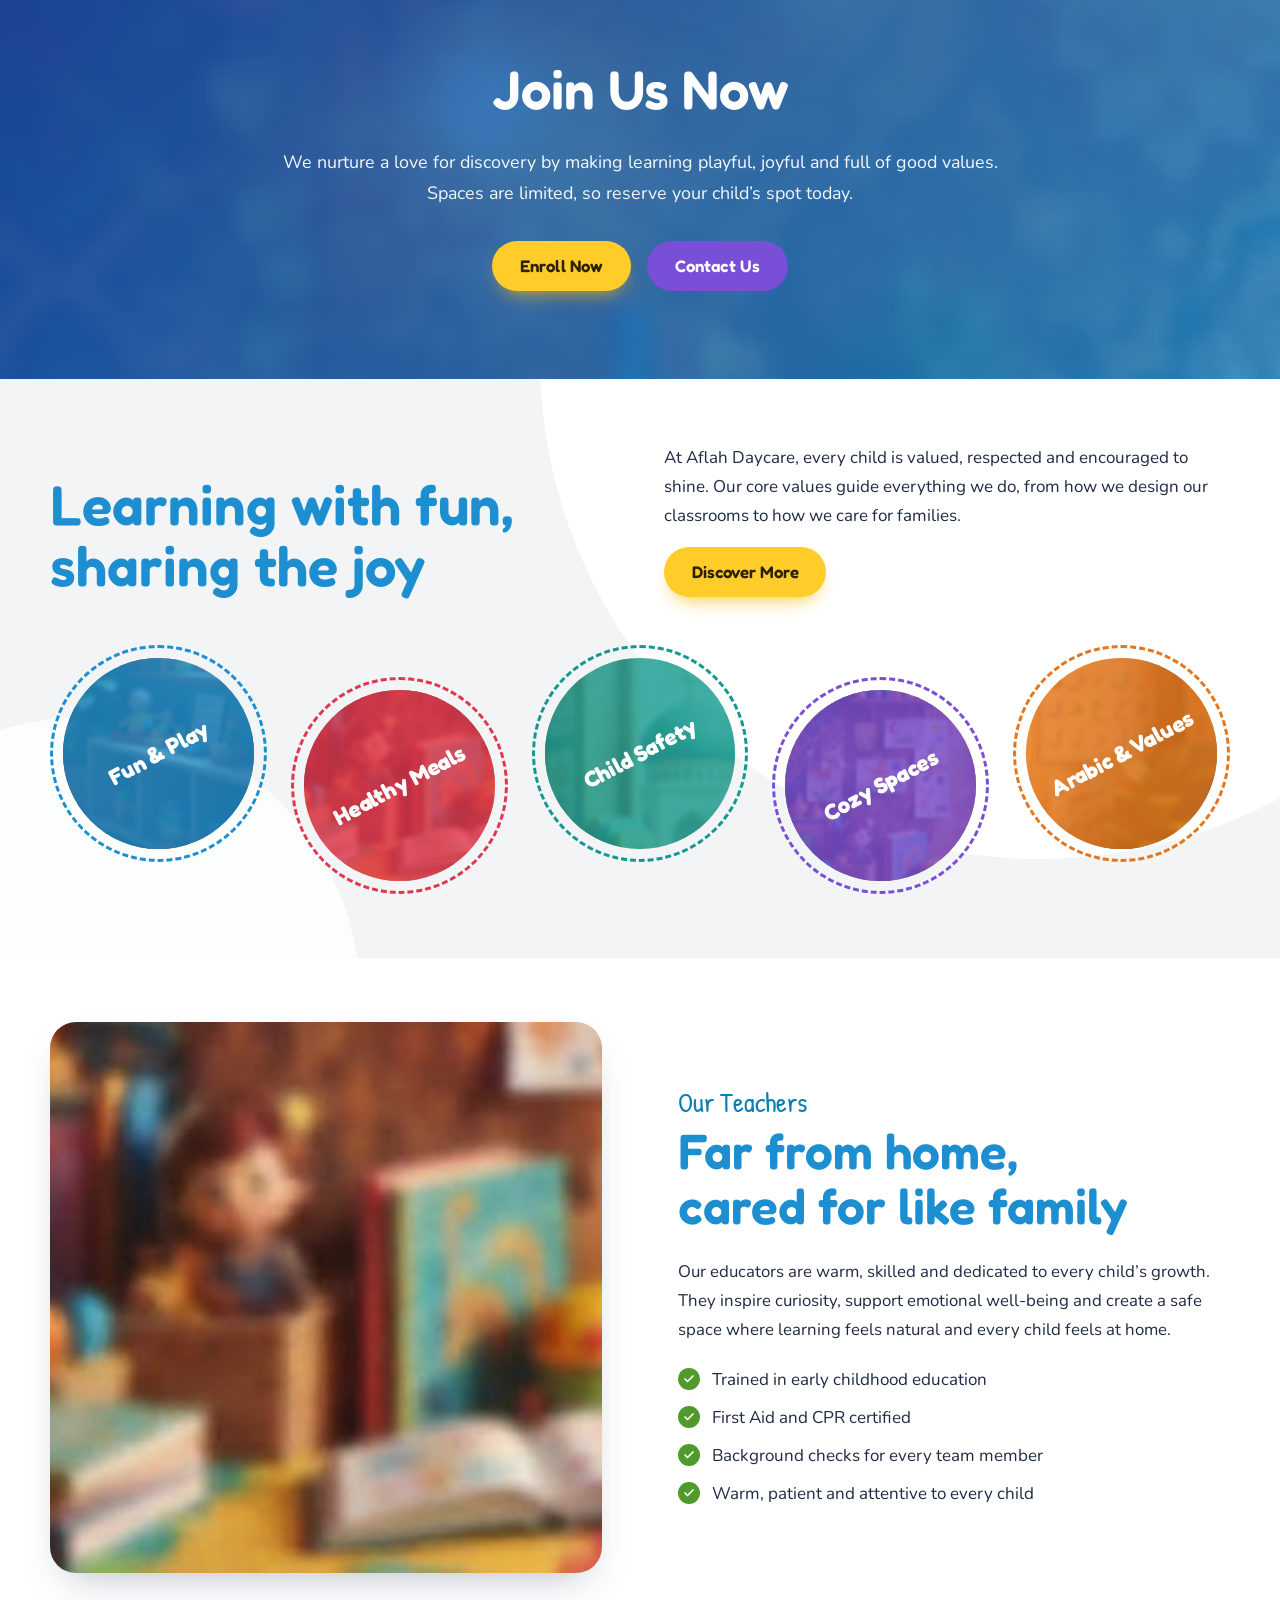
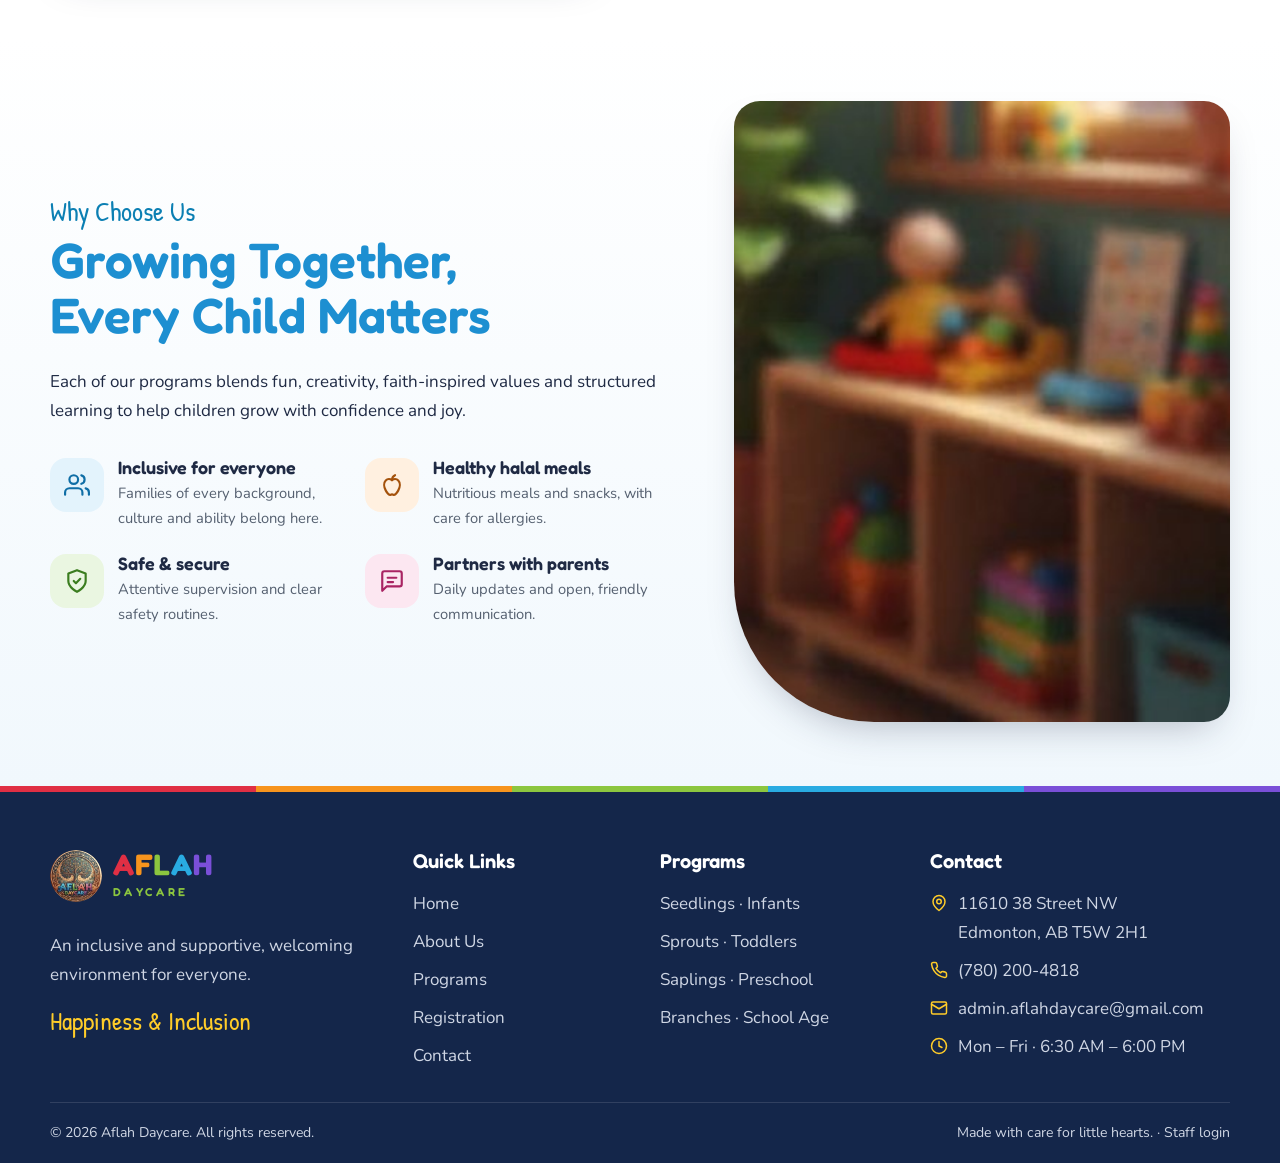
==== commit c4fe5c0c: "Age range: Birth – 12 years Co-Authored-By: Claude Opus 5.5 <noreply@anthropic.com> Claude-Session: " ====
--- a/index.html
+++ b/index.html
@@ -55,7 +55,7 @@
           </div>
         </div>
         <ul class="hero__facts">
-          <li class="c-green"><span class="hero__fact-icon" aria-hidden="true"><svg class="icon" viewBox="0 0 24 24" fill="none" stroke="currentColor" stroke-width="2" stroke-linecap="round" stroke-linejoin="round" aria-hidden="true" focusable="false"><path d="M7 20h10"/><path d="M12 20v-8"/><path d="M12 12c0-4 3-7 8-7 0 4-3 7-8 7z"/><path d="M12 12C12 8.5 9.5 6 5 6c0 3.5 2.5 6 7 6z"/></svg></span><span><strong>0 – 12 years</strong>Four caring programs</span></li>
+          <li class="c-green"><span class="hero__fact-icon" aria-hidden="true"><svg class="icon" viewBox="0 0 24 24" fill="none" stroke="currentColor" stroke-width="2" stroke-linecap="round" stroke-linejoin="round" aria-hidden="true" focusable="false"><path d="M7 20h10"/><path d="M12 20v-8"/><path d="M12 12c0-4 3-7 8-7 0 4-3 7-8 7z"/><path d="M12 12C12 8.5 9.5 6 5 6c0 3.5 2.5 6 7 6z"/></svg></span><span><strong>Birth – 12 years</strong>Four caring programs</span></li>
           <li class="c-blue"><span class="hero__fact-icon" aria-hidden="true"><svg class="icon" viewBox="0 0 24 24" fill="none" stroke="currentColor" stroke-width="2" stroke-linecap="round" stroke-linejoin="round" aria-hidden="true" focusable="false"><circle cx="12" cy="12" r="10"/><path d="M12 6v6l4 2"/></svg></span><span><strong>Monday – Friday</strong>6:30 AM – 6:00 PM</span></li>
           <li class="c-orange"><span class="hero__fact-icon" aria-hidden="true"><svg class="icon" viewBox="0 0 24 24" fill="none" stroke="currentColor" stroke-width="2" stroke-linecap="round" stroke-linejoin="round" aria-hidden="true" focusable="false"><path d="M12 7.5c-1.6-1.1-4.2-1.3-5.8.3-2 2-1.8 6 .1 9.4 1.2 2.2 2.9 4.4 4.6 3.8.6-.2.7-.4 1.1-.4s.5.2 1.1.4c1.7.6 3.4-1.6 4.6-3.8 1.9-3.4 2.1-7.4.1-9.4-1.6-1.6-4.2-1.4-5.8-.3z"/><path d="M12 7.5c0-2 .8-3.6 2.8-4.5"/></svg></span><span><strong>Healthy halal meals</strong>Breakfast, lunch &amp; snacks</span></li>
         </ul>
@@ -85,7 +85,7 @@
             <img class="photo-stack__main" src="assets/images/girl-coral-4x5.jpg" alt="A smiling little girl in a coral dress and hijab" width="880" height="1100" loading="lazy" decoding="async">
             <div class="badge">
               <span class="badge__num" data-count="4">4</span>
-              <span class="badge__label">Programs for ages<br>0 – 12 years</span>
+              <span class="badge__label">Programs for ages<br>Birth – 12 years</span>
             </div>
             <img class="photo-stack__small" src="assets/images/toys.jpg" alt="" width="400" height="424" loading="lazy" decoding="async">
           </div>
